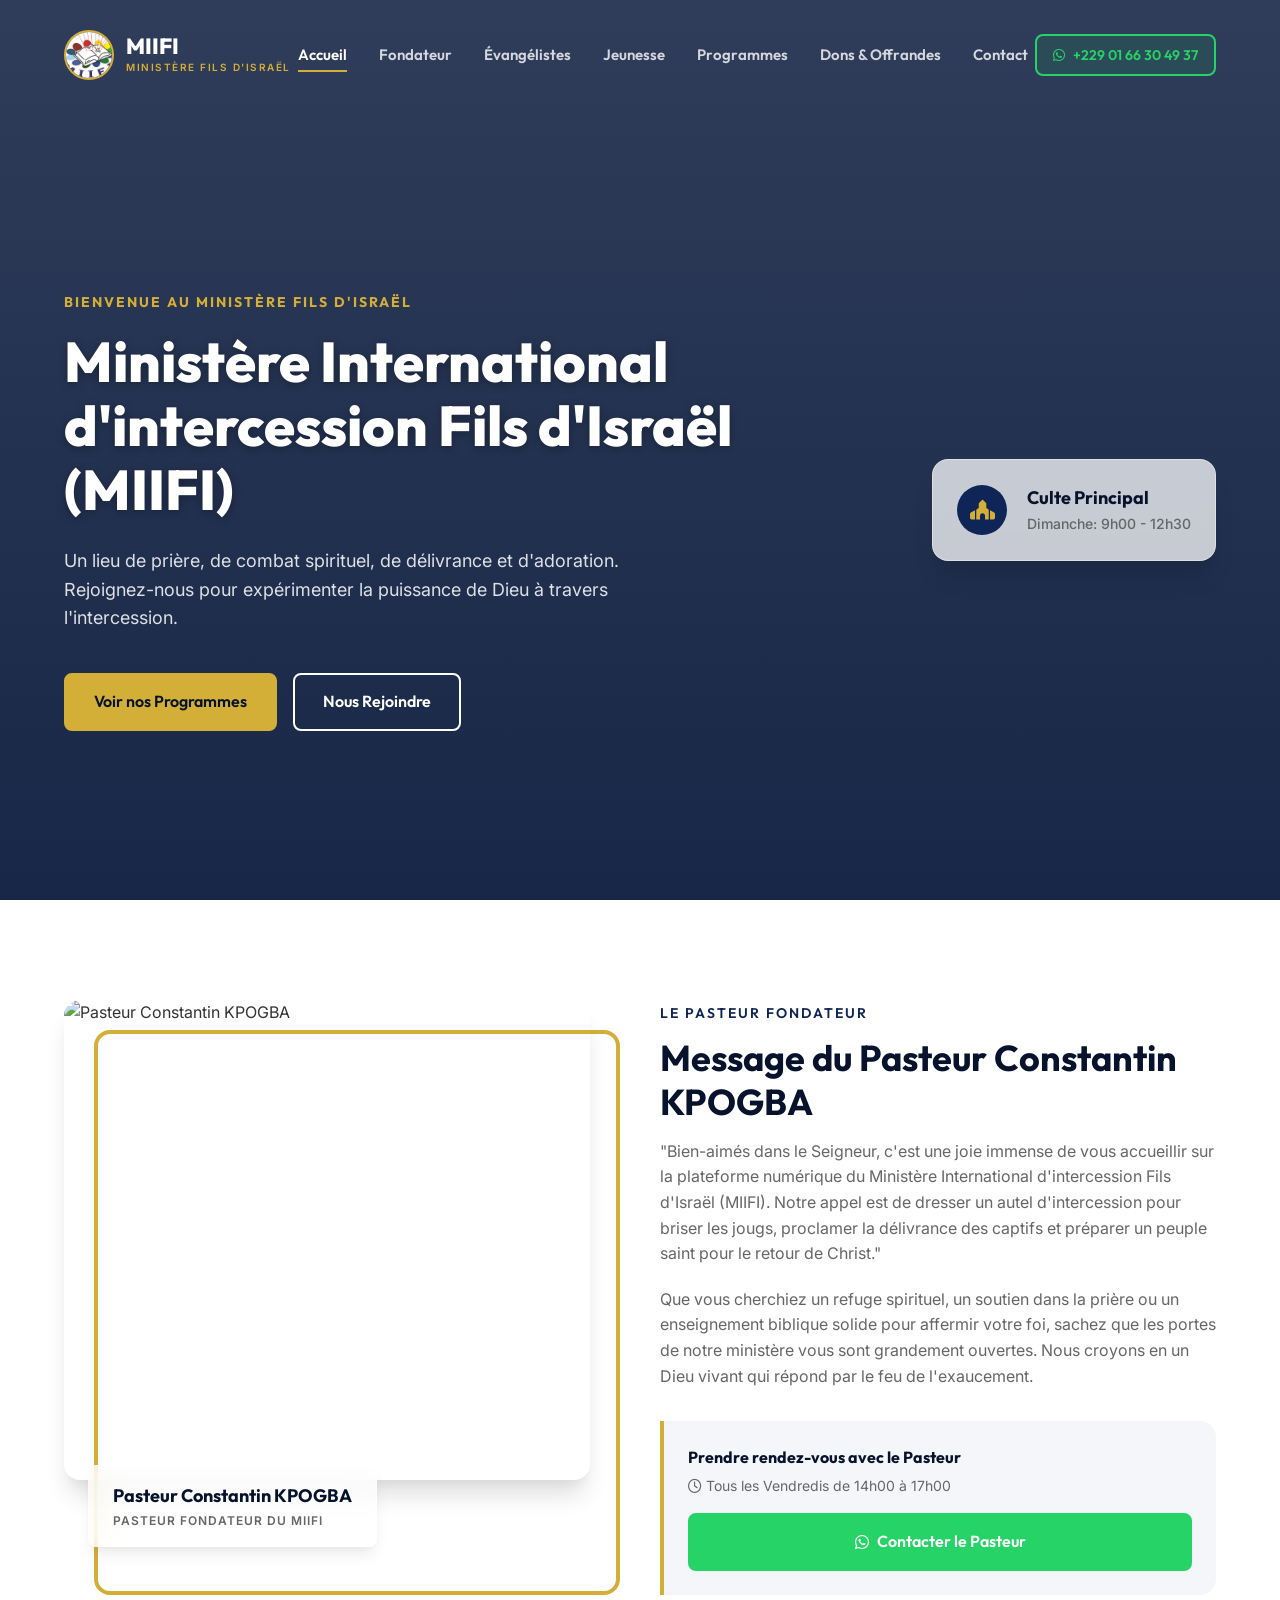
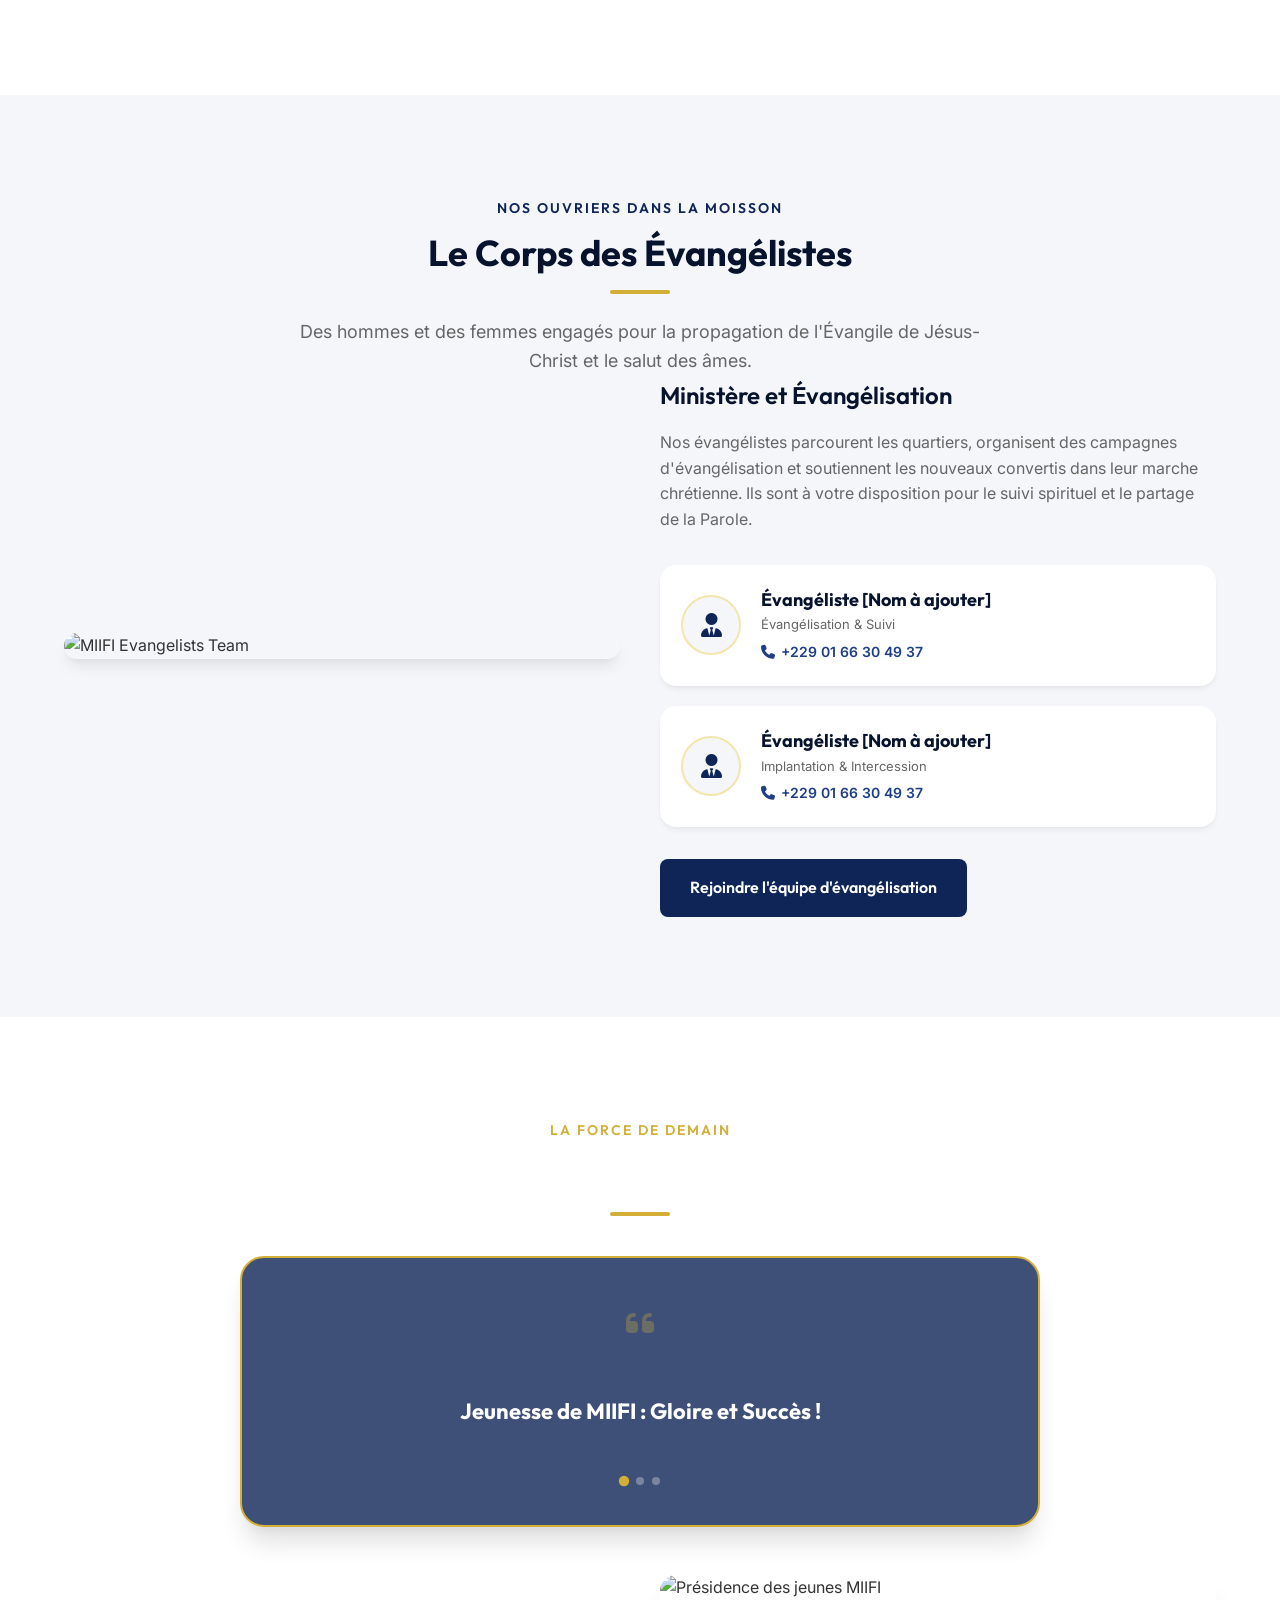
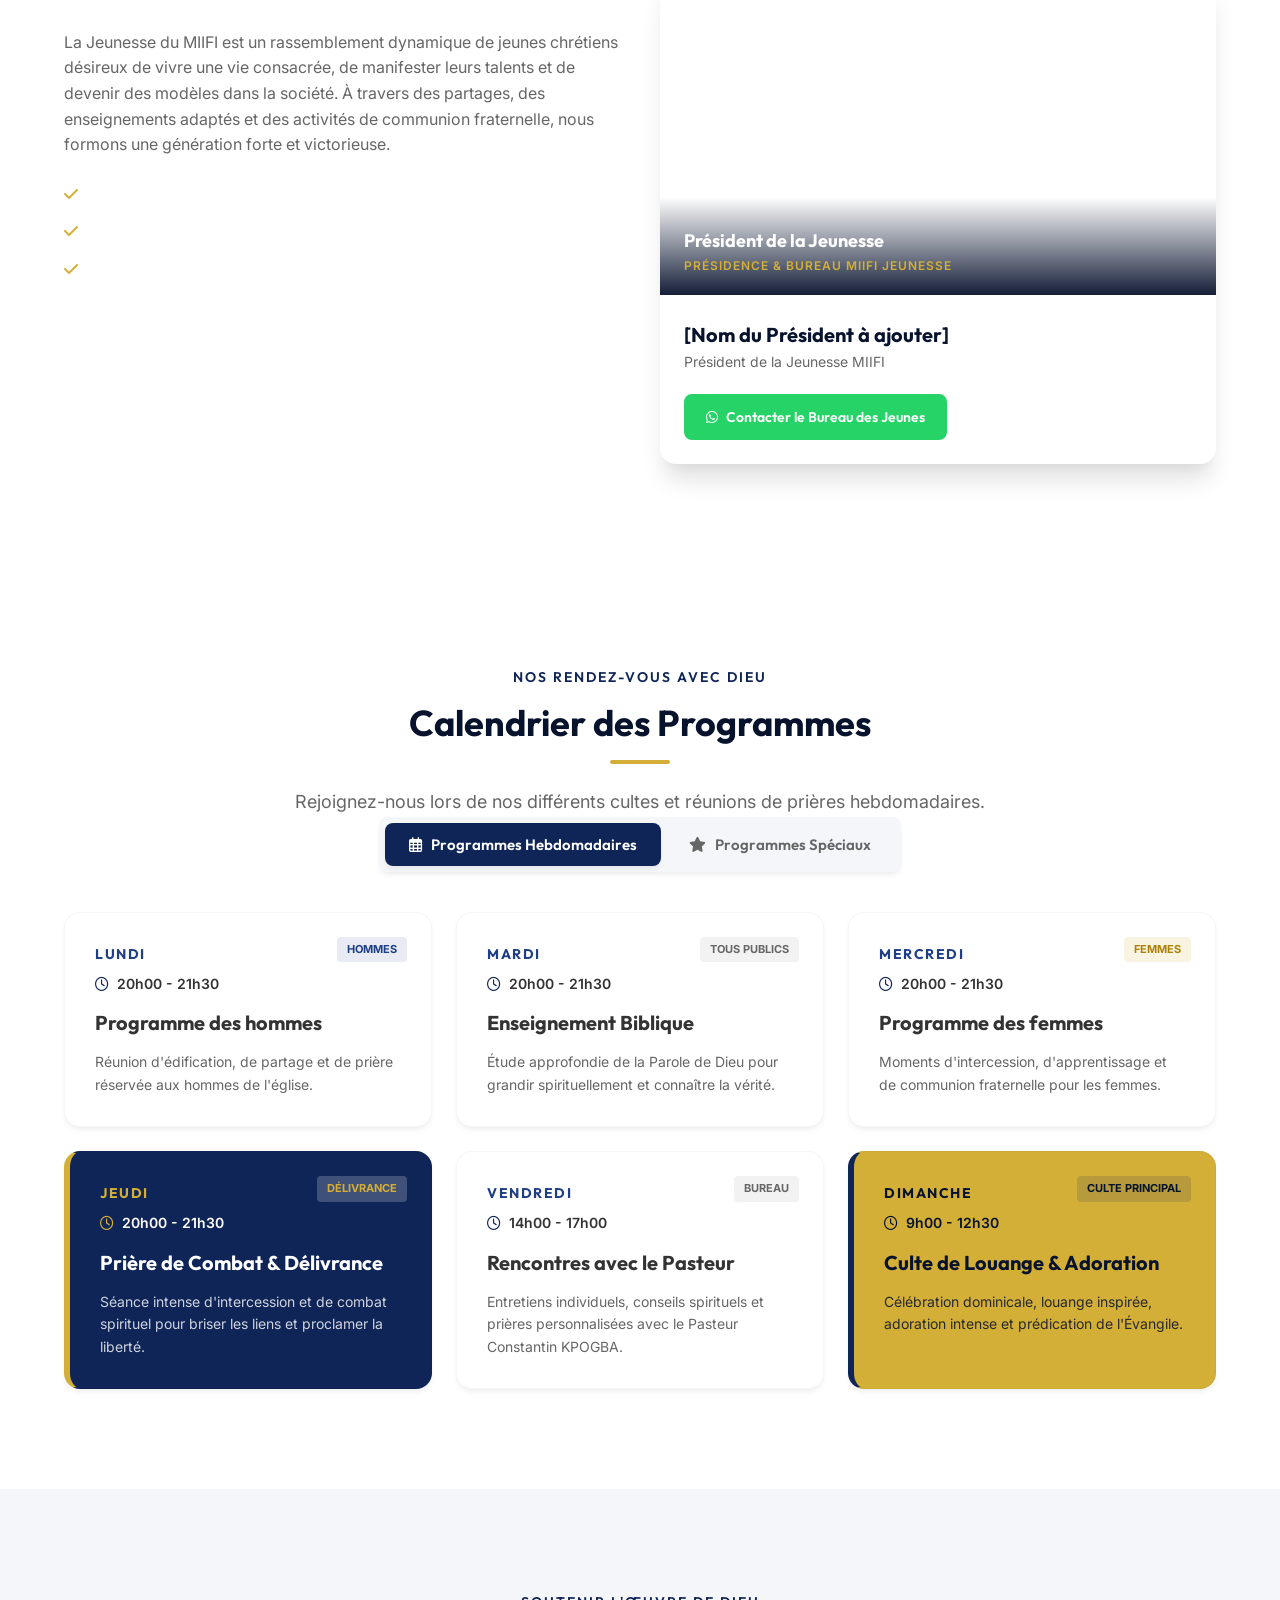
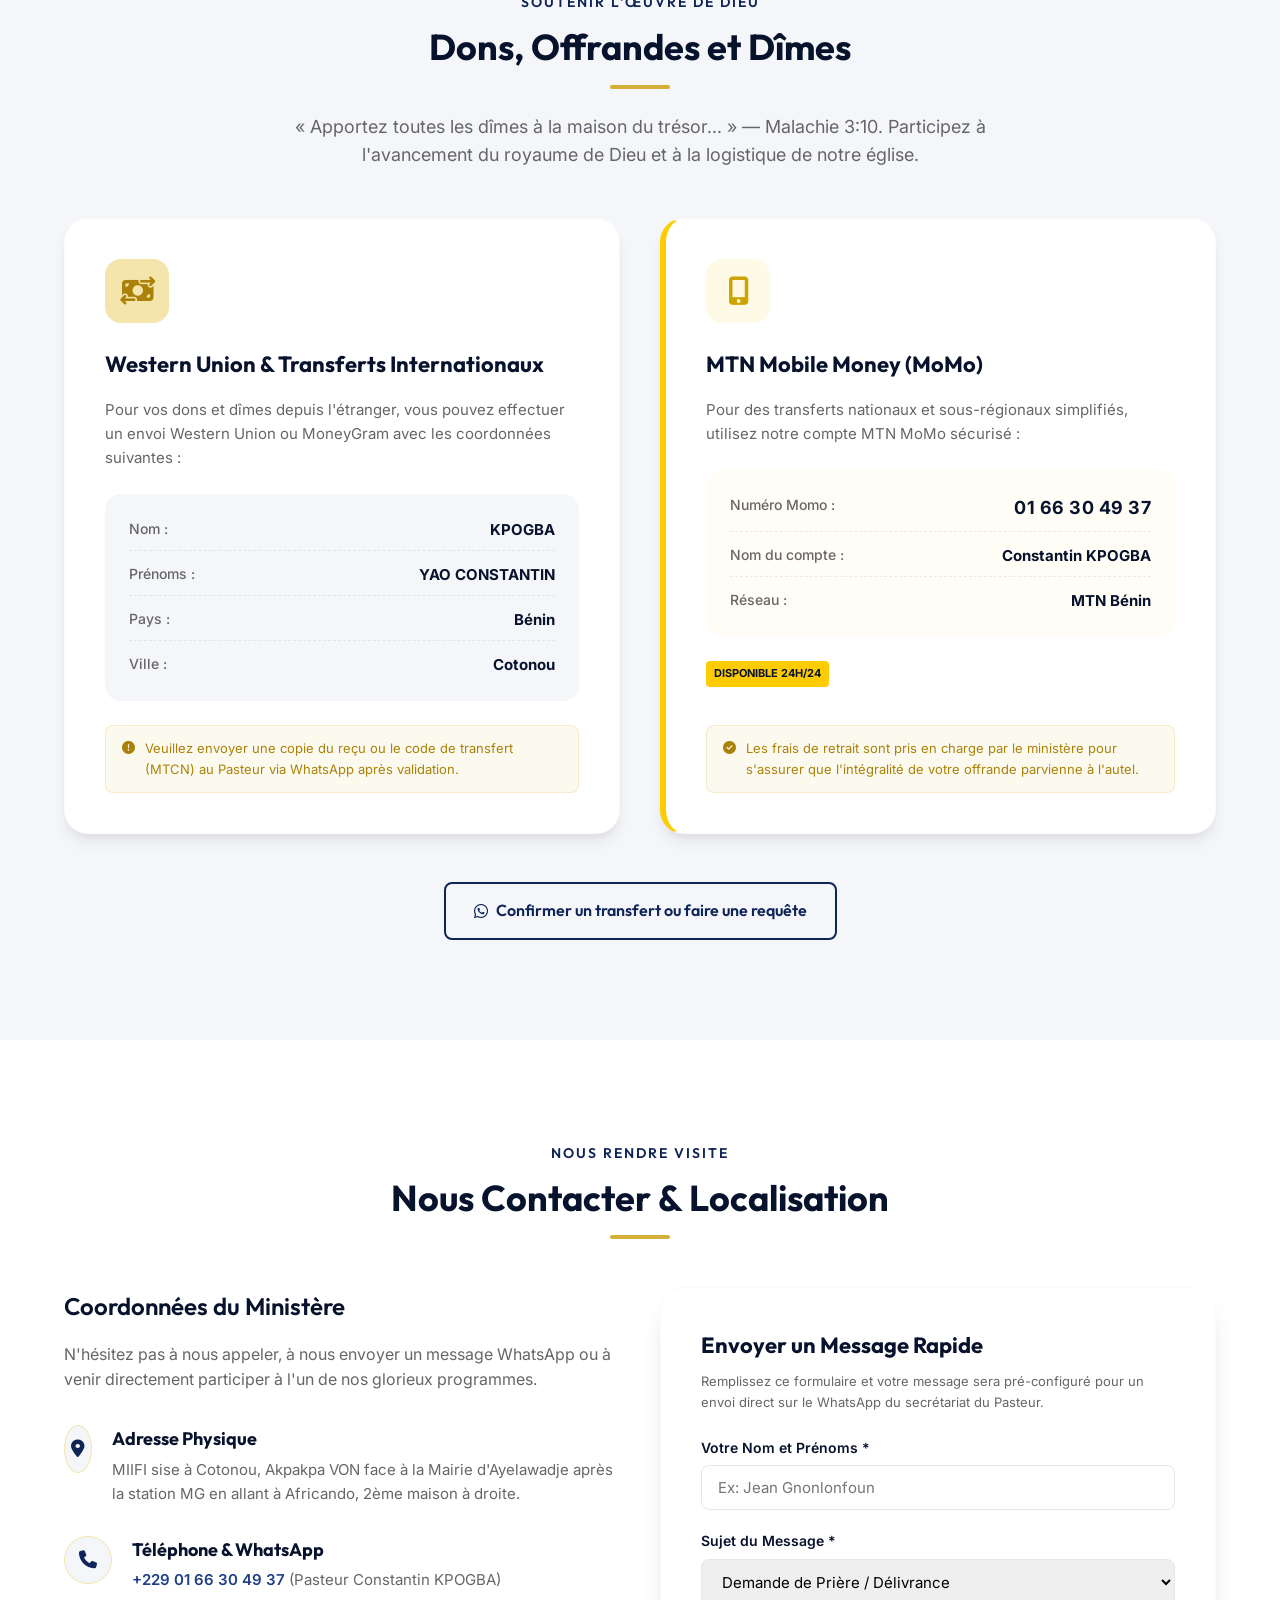
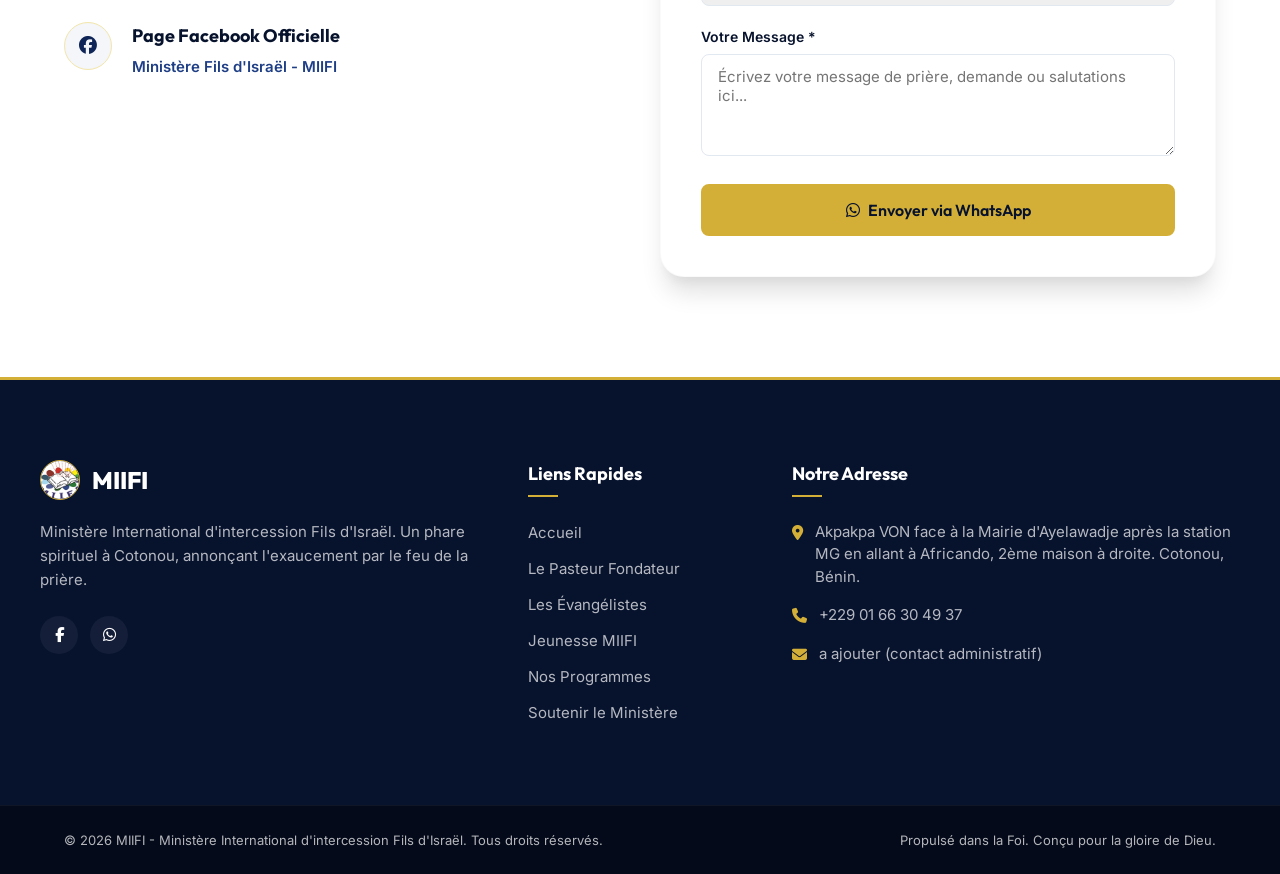
==== index.html @ 36b177db "Update index.html" ====
<!DOCTYPE html>
<html lang="fr">
<head>
    <meta charset="UTF-8">
    <meta name="viewport" content="width=device-width, initial-scale=1.0">
    <meta name="description" content="Site officiel du Ministère International d'intercession Fils d'Israël (MIIFI) à Cotonou, dirigé par le Pasteur Fondateur Constantin KPOGBA. Découvrez nos programmes, notre jeunesse, et nos cultes.">
    <title>MIIFI - Ministère International d'intercession Fils d'Israël</title>
    <!-- Google Fonts -->
    <link rel="preconnect" href="https://fonts.googleapis.com">
    <link rel="preconnect" href="https://fonts.gstatic.com" crossorigin>
    <link href="https://fonts.googleapis.com/css2?family=Inter:wght@300;400;500;600;700&family=Outfit:wght@400;500;600;700;800&display=swap" rel="stylesheet">
    <!-- FontAwesome for Icons -->
    <link rel="stylesheet" href="https://cdnjs.cloudflare.com/ajax/libs/font-awesome/6.4.0/css/all.min.css">
    <!-- Custom CSS -->
    <link rel="stylesheet" href="style.css">
</head>
<body>

    <!-- Header / Navigation -->
    <header class="main-header" id="header">
        <div class="container header-container">
            <a href="#home" class="logo-area">
                <img src="logo.jpg" alt="MIIFI Logo" class="logo-img" id="church-logo">
                <div class="logo-text">
                    <span class="logo-title">MIIFI</span>
                    <span class="logo-subtitle">Ministère Fils d'Israël</span>
                </div>
            </a>

            <!-- Desktop Navigation -->
            <nav class="nav-menu" id="nav-menu">
                <ul>
                    <li><a href="#home" class="nav-link active">Accueil</a></li>
                    <li><a href="#founder" class="nav-link">Fondateur</a></li>
                    <li><a href="#evangelists" class="nav-link">Évangélistes</a></li>
                    <li><a href="#youth" class="nav-link">Jeunesse</a></li>
                    <li><a href="#programs" class="nav-link">Programmes</a></li>
                    <li><a href="#donations" class="nav-link">Dons & Offrandes</a></li>
                    <li><a href="#contact" class="nav-link">Contact</a></li>
                </ul>
            </nav>

            <!-- Actions -->
            <div class="header-actions">
                <a href="https://wa.me/22966304937" target="_blank" class="btn btn-whatsapp-header" id="header-whatsapp-btn">
                    <i class="fab fa-whatsapp"></i> <span class="header-wa-text">+229 01 66 30 49 37</span>
                </a>
                <button class="mobile-toggle-btn" id="mobile-toggle" aria-label="Toggle menu">
                    <i class="fa-solid fa-bars"></i>
                </button>
            </div>
        </div>
    </header>

    <!-- Mobile Nav Overlay -->
    <div class="mobile-nav" id="mobile-nav">
        <button class="mobile-close-btn" id="mobile-close" aria-label="Close menu">
            <i class="fa-solid fa-xmark"></i>
        </button>
        <ul>
            <li><a href="#home" class="mobile-link">Accueil</a></li>
            <li><a href="#founder" class="mobile-link">Fondateur</a></li>
            <li><a href="#evangelists" class="mobile-link">Évangélistes</a></li>
            <li><a href="#youth" class="mobile-link">Jeunesse</a></li>
            <li><a href="#programs" class="mobile-link">Programmes</a></li>
            <li><a href="#donations" class="mobile-link">Dons & Offrandes</a></li>
            <li><a href="#contact" class="mobile-link">Contact</a></li>
        </ul>
        <div class="mobile-socials">
            <a href="https://www.facebook.com/profile.php?id=100086230265988" target="_blank" class="social-icon"><i class="fab fa-facebook-f"></i></a>
            <a href="https://wa.me/2290166304937" target="_blank" class="social-icon"><i class="fab fa-whatsapp"></i></a>
        </div>
    </div>

    <!-- Hero Section -->
    <section class="hero-section" id="home" style="background-image: linear-gradient(rgba(11, 27, 61, 0.85), rgba(11, 27, 61, 0.95)), url('assets/church_hero.png');">
        <div class="container hero-container">
            <div class="hero-content">
                <span class="hero-tag animate-fade-in">Bienvenue au Ministère Fils d'Israël</span>
                <h1 class="hero-title animate-slide-up" id="main-hero-title">Ministère International d'intercession Fils d'Israël (MIIFI)</h1>
                <p class="hero-lead animate-slide-up-delayed">Un lieu de prière, de combat spirituel, de délivrance et d'adoration. Rejoignez-nous pour expérimenter la puissance de Dieu à travers l'intercession.</p>
                <div class="hero-actions animate-slide-up-more">
                    <a href="#programs" class="btn btn-primary" id="hero-programs-btn">Voir nos Programmes</a>
                    <a href="#contact" class="btn btn-outline" id="hero-contact-btn">Nous Rejoindre</a>
                </div>
            </div>
            <div class="hero-badge-card animate-scale-in">
                <div class="badge-icon"><i class="fa-solid fa-place-of-worship"></i></div>
                <div class="badge-text">
                    <h4>Culte Principal</h4>
                    <p>Dimanche: 9h00 - 12h30</p>
                </div>
            </div>
        </div>
    </section>

    <!-- Pastor Section (Word from the Founder) -->
    <section class="section founder-section" id="founder">
        <div class="container">
            <div class="grid grid-2">
                <div class="image-wrapper reveal-left">
                    <img src="assets/pastor.png" alt="Pasteur Constantin KPOGBA" class="founder-img" id="founder-photo">
                    <div class="image-backdrop"></div>
                    <div class="founder-card-label">
                        <h4>Pasteur Constantin KPOGBA</h4>
                        <p>Pasteur Fondateur du MIIFI</p>
                    </div>
                </div>
                <div class="content-wrapper reveal-right">
                    <span class="section-subtitle">Le Pasteur Fondateur</span>
                    <h2 class="section-title">Message du Pasteur Constantin KPOGBA</h2>
                    <p class="paragraph">
                        "Bien-aimés dans le Seigneur, c'est une joie immense de vous accueillir sur la plateforme numérique du Ministère International d'intercession Fils d'Israël (MIIFI). Notre appel est de dresser un autel d'intercession pour briser les jougs, proclamer la délivrance des captifs et préparer un peuple saint pour le retour de Christ."
                    </p>
                    <p class="paragraph">
                        Que vous cherchiez un refuge spirituel, un soutien dans la prière ou un enseignement biblique solide pour affermir votre foi, sachez que les portes de notre ministère vous sont grandement ouvertes. Nous croyons en un Dieu vivant qui répond par le feu de l'exaucement.
                    </p>
                    <div class="founder-contact-box">
                        <div class="contact-box-info">
                            <h5>Prendre rendez-vous avec le Pasteur</h5>
                            <p><i class="fa-regular fa-clock"></i> Tous les Vendredis de 14h00 à 17h00</p>
                        </div>
                        <a href="https://wa.me/22966304937" target="_blank" class="btn btn-whatsapp" id="pastor-whatsapp-btn">
                            <i class="fab fa-whatsapp"></i> Contacter le Pasteur
                        </a>
                    </div>
                </div>
            </div>
        </div>
    </section>

    <!-- Evangelists Section -->
    <section class="section bg-light evangelists-section" id="evangelists">
        <div class="container">
            <div class="section-header text-center">
                <span class="section-subtitle">Nos Ouvriers dans la Moisson</span>
                <h2 class="section-title">Le Corps des Évangélistes</h2>
                <div class="title-bar mx-auto"></div>
                <p class="section-desc">Des hommes et des femmes engagés pour la propagation de l'Évangile de Jésus-Christ et le salut des âmes.</p>
            </div>
            
            <div class="grid grid-2 align-center">
                <div class="reveal-left">
                    <img src="assets/evangelists.png" alt="MIIFI Evangelists Team" class="img-responsive rounded shadow" id="evangelists-team-photo">
                </div>
                <div class="reveal-right">
                    <h3 class="subsection-title">Ministère et Évangélisation</h3>
                    <p class="paragraph">Nos évangélistes parcourent les quartiers, organisent des campagnes d'évangélisation et soutiennent les nouveaux convertis dans leur marche chrétienne. Ils sont à votre disposition pour le suivi spirituel et le partage de la Parole.</p>
                    
                    <div class="evangelists-list" id="evangelists-list">
                        <!-- List of Evangelists -->
                        <div class="evangelist-card">
                            <div class="ev-avatar"><i class="fa-solid fa-user-tie"></i></div>
                            <div class="ev-details">
                                <h4>Évangéliste [Nom à ajouter]</h4>
                                <p class="ev-role">Évangélisation & Suivi</p>
                                <a href="tel:+22966304937" class="ev-contact"><i class="fa-solid fa-phone"></i> +229 01 66 30 49 37</a>
                            </div>
                        </div>
                        <div class="evangelist-card">
                            <div class="ev-avatar"><i class="fa-solid fa-user-tie"></i></div>
                            <div class="ev-details">
                                <h4>Évangéliste [Nom à ajouter]</h4>
                                <p class="ev-role">Implantation & Intercession</p>
                                <a href="tel:+22966304937" class="ev-contact"><i class="fa-solid fa-phone"></i> +229 01 66 30 49 37</a>
                            </div>
                        </div>
                    </div>
                    <div class="mt-4">
                        <a href="#contact" class="btn btn-primary-light">Rejoindre l'équipe d'évangélisation</a>
                    </div>
                </div>
            </div>
        </div>
    </section>

    <!-- Youth Section -->
    <section class="section youth-section" id="youth" style="background-image: linear-gradient(rgba(11, 27, 61, 0.9), rgba(11, 27, 61, 0.92)), url('assets/youth_leaders.png'); background-attachment: fixed; background-size: cover; background-position: center;">
        <div class="container">
            <div class="section-header text-center">
                <span class="section-subtitle color-gold">La Force de Demain</span>
                <h2 class="section-title text-white">Jeunesse de MIIFI</h2>
                <div class="title-bar bg-gold mx-auto"></div>
            </div>

            <!-- Youth Slogan Billboard -->
            <div class="slogan-billboard reveal-up">
                <div class="slogan-icon"><i class="fa-solid fa-quote-left"></i></div>
                <div class="slogan-slides">
                    <p class="slogan-item slogan-active">Jeunesse de MIIFI : Gloire et Succès !</p>
                    <p class="slogan-item">Jeunesse de MIIFI : Gloire et Succès !</p>
                    <p class="slogan-item text-gold">Jeunesse de MIIFI : Gloire et Succès, exemple pour ma génération !</p>
                </div>
                <div class="slogan-bullets">
                    <span class="bullet active" data-index="0"></span>
                    <span class="bullet" data-index="1"></span>
                    <span class="bullet" data-index="2"></span>
                </div>
            </div>

            <div class="grid grid-2 mt-5">
                <div class="reveal-left text-white">
                    <h3 class="subsection-title text-white">Notre Vision pour la Jeunesse</h3>
                    <p class="paragraph">La Jeunesse du MIIFI est un rassemblement dynamique de jeunes chrétiens désireux de vivre une vie consacrée, de manifester leurs talents et de devenir des modèles dans la société. À travers des partages, des enseignements adaptés et des activités de communion fraternelle, nous formons une génération forte et victorieuse.</p>
                    <ul class="bullet-list-gold">
                        <li><i class="fa-solid fa-check"></i> Consolidation de la foi chrétienne face aux défis modernes</li>
                        <li><i class="fa-solid fa-check"></i> Ateliers de leadership et développement personnel</li>
                        <li><i class="fa-solid fa-check"></i> Moments d'impact, de louange et d'évangélisation des jeunes</li>
                    </ul>
                </div>

                <div class="reveal-right">
                    <div class="youth-leader-card">
                        <div class="leader-image-container">
                            <img src="assets/youth_leaders.png" alt="Présidence des jeunes MIIFI" class="leader-img" id="youth-leader-photo">
                            <div class="leader-overlay">
                                <div class="leader-meta">
                                    <h4>Président de la Jeunesse</h4>
                                    <p>Présidence & Bureau MIIFI Jeunesse</p>
                                </div>
                            </div>
                        </div>
                        <div class="leader-details">
                            <h4>[Nom du Président à ajouter]</h4>
                            <p class="leader-role">Président de la Jeunesse MIIFI</p>
                            <div class="leader-actions">
                                <a href="https://wa.me/2290166304937" target="_blank" class="btn btn-whatsapp btn-sm" id="youth-president-wa-btn">
                                    <i class="fab fa-whatsapp"></i> Contacter le Bureau des Jeunes
                                </a>
                            </div>
                        </div>
                    </div>
                </div>
            </div>
        </div>
    </section>

    <!-- Programs Section -->
    <section class="section programs-section" id="programs">
        <div class="container">
            <div class="section-header text-center">
                <span class="section-subtitle">Nos Rendez-vous avec Dieu</span>
                <h2 class="section-title">Calendrier des Programmes</h2>
                <div class="title-bar mx-auto"></div>
                <p class="section-desc">Rejoignez-nous lors de nos différents cultes et réunions de prières hebdomadaires.</p>
            </div>

            <!-- Tab Navigation -->
            <div class="tab-container reveal-up">
                <div class="tab-navigation" role="tablist">
                    <button class="tab-btn active" id="tab-weekly" role="tab" aria-selected="true" aria-controls="weekly-pane">
                        <i class="fa-regular fa-calendar-days"></i> Programmes Hebdomadaires
                    </button>
                    <button class="tab-btn" id="tab-special" role="tab" aria-selected="false" aria-controls="special-pane">
                        <i class="fa-solid fa-star"></i> Programmes Spéciaux
                    </button>
                </div>
            </div>

            <!-- Tab Content Panes -->
            <div class="tab-content mt-4">
                <!-- Weekly Programs -->
                <div class="tab-pane active" id="weekly-pane" role="tabpanel">
                    <div class="programs-grid">
                        
                        <!-- Lundi -->
                        <div class="program-card reveal-up" data-delay="1">
                            <div class="prog-day">Lundi</div>
                            <div class="prog-time"><i class="fa-regular fa-clock"></i> 20h00 - 21h30</div>
                            <h3 class="prog-title">Programme des hommes</h3>
                            <p class="prog-desc">Réunion d'édification, de partage et de prière réservée aux hommes de l'église.</p>
                            <div class="prog-badge badge-men">Hommes</div>
                        </div>

                        <!-- Mardi -->
                        <div class="program-card reveal-up" data-delay="2">
                            <div class="prog-day">Mardi</div>
                            <div class="prog-time"><i class="fa-regular fa-clock"></i> 20h00 - 21h30</div>
                            <h3 class="prog-title">Enseignement Biblique</h3>
                            <p class="prog-desc">Étude approfondie de la Parole de Dieu pour grandir spirituellement et connaître la vérité.</p>
                            <div class="prog-badge badge-all">Tous publics</div>
                        </div>

                        <!-- Mercredi -->
                        <div class="program-card reveal-up" data-delay="3">
                            <div class="prog-day">Mercredi</div>
                            <div class="prog-time"><i class="fa-regular fa-clock"></i> 20h00 - 21h30</div>
                            <h3 class="prog-title">Programme des femmes</h3>
                            <p class="prog-desc">Moments d'intercession, d'apprentissage et de communion fraternelle pour les femmes.</p>
                            <div class="prog-badge badge-women">Femmes</div>
                        </div>

                        <!-- Jeudi -->
                        <div class="program-card highlight reveal-up" data-delay="4">
                            <div class="prog-day">Jeudi</div>
                            <div class="prog-time"><i class="fa-regular fa-clock"></i> 20h00 - 21h30</div>
                            <h3 class="prog-title">Prière de Combat & Délivrance</h3>
                            <p class="prog-desc">Séance intense d'intercession et de combat spirituel pour briser les liens et proclamer la liberté.</p>
                            <div class="prog-badge badge-power">Délivrance</div>
                        </div>

                        <!-- Vendredi (Rencontres) -->
                        <div class="program-card reveal-up" data-delay="5">
                            <div class="prog-day">Vendredi</div>
                            <div class="prog-time"><i class="fa-regular fa-clock"></i> 14h00 - 17h00</div>
                            <h3 class="prog-title">Rencontres avec le Pasteur</h3>
                            <p class="prog-desc">Entretiens individuels, conseils spirituels et prières personnalisées avec le Pasteur Constantin KPOGBA.</p>
                            <div class="prog-badge badge-office">Bureau</div>
                        </div>

                        <!-- Dimanche (Culte) -->
                        <div class="program-card highlight-gold reveal-up" data-delay="6">
                            <div class="prog-day">Dimanche</div>
                            <div class="prog-time"><i class="fa-regular fa-clock"></i> 9h00 - 12h30</div>
                            <h3 class="prog-title">Culte de Louange & Adoration</h3>
                            <p class="prog-desc">Célébration dominicale, louange inspirée, adoration intense et prédication de l'Évangile.</p>
                            <div class="prog-badge badge-worship">Culte principal</div>
                        </div>

                    </div>
                </div>

                <!-- Special Programs -->
                <div class="tab-pane" id="special-pane" role="tabpanel">
                    <div class="special-programs-container">
                        
                        <!-- Monthly Vigil -->
                        <div class="special-program-card reveal-up">
                            <div class="sp-date">
                                <span class="sp-day">V</span>
              <span class="sp-month">Mensuel</span>
                            </div>
                            <div class="sp-content">
                                <span class="sp-tag">Grande Veillée de Prière</span>
                                <h3>Tous les derniers Vendredis du Mois</h3>
                                <p class="sp-time"><i class="fa-regular fa-clock"></i> 00h00 - 04h00 (Minuit à 4h du matin)</p>
                                <p class="sp-desc">Une nuit entière dans la présence de Dieu : prières de percée, brisement de malédictions, louange nocturne et intercession prophétique.</p>
                            </div>
                        </div>

                        <!-- Crusade Mock -->
                        <div class="special-program-card reveal-up" data-delay="1">
                            <div class="sp-date">
                                <span class="sp-day">S</span>
                                <span class="sp-month">Spécial</span>
                            </div>
                            <div class="sp-content">
                                <span class="sp-tag">Séminaire / Campagne</span>
                                <h3>Programmes Spéciaux de Fin d'Année et Festivités</h3>
                                <p class="sp-time"><i class="fa-solid fa-circle-info"></i> Les dates et détails seront communiqués par le Pasteur</p>
                                <p class="sp-desc">Restez à l'écoute pour nos programmes spéciaux d'impact spirituel, conventions annuelles et croisades d'évangélisation.</p>
                                <a href="https://wa.me/22966304937" target="_blank" class="btn btn-link" id="special-program-info-btn">Demander des informations <i class="fa-solid fa-arrow-right"></i></a>
                            </div>
                        </div>

                    </div>
                </div>
            </div>
        </div>
    </section>

    <!-- Donations & Offerings -->
    <section class="section bg-light donations-section" id="donations">
        <div class="container">
            <div class="section-header text-center">
                <span class="section-subtitle">Soutenir l'œuvre de Dieu</span>
                <h2 class="section-title">Dons, Offrandes et Dîmes</h2>
                <div class="title-bar mx-auto"></div>
                <p class="section-desc">« Apportez toutes les dîmes à la maison du trésor... » — Malachie 3:10. Participez à l'avancement du royaume de Dieu et à la logistique de notre église.</p>
            </div>

            <div class="grid grid-2 mt-5">
                <!-- Western Union -->
                <div class="donation-card reveal-left">
                    <div class="donation-icon"><i class="fa-solid fa-money-bill-transfer"></i></div>
                    <h3>Western Union & Transferts Internationaux</h3>
                    <p class="donation-info-text">Pour vos dons et dîmes depuis l'étranger, vous pouvez effectuer un envoi Western Union ou MoneyGram avec les coordonnées suivantes :</p>
                    <div class="payment-details">
                        <div class="detail-row">
                            <span class="detail-label">Nom :</span>
                            <strong class="detail-val">KPOGBA</strong>
                        </div>
                        <div class="detail-row">
                            <span class="detail-label">Prénoms :</span>
                            <strong class="detail-val">YAO CONSTANTIN</strong>
                        </div>
                        <div class="detail-row">
                            <span class="detail-label">Pays :</span>
                            <strong class="detail-val">Bénin</strong>
                        </div>
                        <div class="detail-row">
                            <span class="detail-label">Ville :</span>
                            <strong class="detail-val">Cotonou</strong>
                        </div>
                    </div>
                    <div class="donation-notice">
                        <i class="fa-solid fa-circle-exclamation"></i>
                        <span>Veuillez envoyer une copie du reçu ou le code de transfert (MTCN) au Pasteur via WhatsApp après validation.</span>
                    </div>
                </div>

                <!-- MTN Mobile Money -->
                <div class="donation-card highlight-momo reveal-right">
                    <div class="donation-icon momo-icon"><i class="fa-solid fa-mobile-screen-button"></i></div>
                    <h3>MTN Mobile Money (MoMo)</h3>
                    <p class="donation-info-text">Pour des transferts nationaux et sous-régionaux simplifiés, utilisez notre compte MTN MoMo sécurisé :</p>
                    <div class="payment-details momo-details">
                        <div class="detail-row">
                            <span class="detail-label">Numéro Momo :</span>
                            <strong class="detail-val color-momo">01 66 30 49 37</strong>
                        </div>
                        <div class="detail-row">
                            <span class="detail-label">Nom du compte :</span>
                            <strong class="detail-val">Constantin KPOGBA</strong>
                        </div>
                        <div class="detail-row">
                            <span class="detail-label">Réseau :</span>
                            <strong class="detail-val">MTN Bénin</strong>
                        </div>
                    </div>
                    <div class="momo-badge">
                        <span>Disponible 24h/24</span>
                    </div>
                    <div class="donation-notice text-dark">
                        <i class="fa-solid fa-circle-check"></i>
                        <span>Les frais de retrait sont pris en charge par le ministère pour s'assurer que l'intégralité de votre offrande parvienne à l'autel.</span>
                    </div>
                </div>
            </div>
            
            <div class="donation-footer text-center mt-5 reveal-up">
                <a href="https://wa.me/22966304937" target="_blank" class="btn btn-outline-primary" id="confirm-donation-btn">
                    <i class="fab fa-whatsapp"></i> Confirmer un transfert ou faire une requête
                </a>
            </div>
        </div>
    </section>

    <!-- Contact & Location Section -->
    <section class="section contact-section" id="contact">
        <div class="container">
            <div class="section-header text-center">
                <span class="section-subtitle">Nous Rendre Visite</span>
                <h2 class="section-title">Nous Contacter & Localisation</h2>
                <div class="title-bar mx-auto"></div>
            </div>

            <div class="grid grid-2 mt-5">
                <!-- Location Details -->
                <div class="reveal-left">
                    <h3 class="subsection-title">Coordonnées du Ministère</h3>
                    <p class="paragraph">N'hésitez pas à nous appeler, à nous envoyer un message WhatsApp ou à venir directement participer à l'un de nos glorieux programmes.</p>
                    
                    <div class="contact-info-list">
                        
                        <div class="contact-info-item">
                            <div class="ci-icon"><i class="fa-solid fa-location-dot"></i></div>
                            <div class="ci-text">
                                <h4>Adresse Physique</h4>
                                <p>MIIFI sise à Cotonou, Akpakpa VON face à la Mairie d'Ayelawadje après la station MG en allant à Africando, 2ème maison à droite.</p>
                            </div>
                        </div>

                        <div class="contact-info-item">
                            <div class="ci-icon"><i class="fa-solid fa-phone"></i></div>
                            <div class="ci-text">
                                <h4>Téléphone & WhatsApp</h4>
                                <p><a href="tel:+2290166304937" class="contact-link">+229 01 66 30 49 37</a> (Pasteur Constantin KPOGBA)</p>
                            </div>
                        </div>

                        <div class="contact-info-item">
                            <div class="ci-icon"><i class="fa-brands fa-facebook"></i></div>
                            <div class="ci-text">
                                <h4>Page Facebook Officielle</h4>
                                <p><a href="https://www.facebook.com/profile.php?id=100086230265988" target="_blank" class="contact-link">Ministère Fils d'Israël - MIIFI</a></p>
                            </div>
                        </div>

                    </div>
                </div>

                <!-- Interactive Form & Map visual -->
                <div class="reveal-right">
                    <div class="contact-card">
                        <h3>Envoyer un Message Rapide</h3>
                        <p class="small-text">Remplissez ce formulaire et votre message sera pré-configuré pour un envoi direct sur le WhatsApp du secrétariat du Pasteur.</p>
                        
                        <form id="contact-whatsapp-form" class="mt-3">
                            <div class="form-group">
                                <label for="form-name">Votre Nom et Prénoms *</label>
                                <input type="text" id="form-name" placeholder="Ex: Jean Gnonlonfoun" required class="form-control">
                            </div>
                            <div class="form-group">
                                <label for="form-subject">Sujet du Message *</label>
                                <select id="form-subject" class="form-control" required>
                                    <option value="Demande de Prière / Délivrance">Demande de Prière / Délivrance</option>
                                    <option value="Prise de RDV avec le Pasteur">Prise de RDV avec le Pasteur</option>
                                    <option value="Informations sur la Jeunesse / Évangélisation">Informations sur la Jeunesse / Évangélisation</option>
                                    <option value="Confirmation de Don / Dîme">Confirmation de Don / Dîme</option>
                                    <option value="Autre demande">Autre demande</option>
                                </select>
                            </div>
                            <div class="form-group">
                                <label for="form-message">Votre Message *</label>
                                <textarea id="form-message" rows="4" placeholder="Écrivez votre message de prière, demande ou salutations ici..." required class="form-control"></textarea>
                            </div>
                            <button type="submit" class="btn btn-primary btn-block" id="form-submit-btn">
                                <i class="fab fa-whatsapp"></i> Envoyer via WhatsApp
                            </button>
                        </form>
                    </div>
                </div>
            </div>
        </div>
    </section>

    <!-- Footer -->
    <footer class="main-footer">
        <div class="container footer-top">
            <div class="footer-grid">
                
                <div class="footer-brand-col">
                    <div class="footer-logo">
                        <img src="logo.jpg" alt="MIIFI Logo" class="footer-logo-img">
                        <h3>MIIFI</h3>
                    </div>
                    <p class="footer-about">Ministère International d'intercession Fils d'Israël. Un phare spirituel à Cotonou, annonçant l'exaucement par le feu de la prière.</p>
                    <div class="footer-social-links">
                        <a href="https://www.facebook.com/profile.php?id=100086230265988" target="_blank" aria-label="Facebook"><i class="fab fa-facebook-f"></i></a>
                        <a href="https://wa.me/22966304937" target="_blank" aria-label="WhatsApp"><i class="fab fa-whatsapp"></i></a>
                    </div>
                </div>

                <div class="footer-links-col">
                    <h4>Liens Rapides</h4>
                    <ul>
                        <li><a href="#home">Accueil</a></li>
                        <li><a href="#founder">Le Pasteur Fondateur</a></li>
                        <li><a href="#evangelists">Les Évangélistes</a></li>
                        <li><a href="#youth">Jeunesse MIIFI</a></li>
                        <li><a href="#programs">Nos Programmes</a></li>
                        <li><a href="#donations">Soutenir le Ministère</a></li>
                    </ul>
                </div>

                <div class="footer-contact-col">
                    <h4>Notre Adresse</h4>
                    <p><i class="fa-solid fa-location-dot"></i> Akpakpa VON face à la Mairie d'Ayelawadje après la station MG en allant à Africando, 2ème maison à droite. Cotonou, Bénin.</p>
                    <p><i class="fa-solid fa-phone"></i> +229 01 66 30 49 37</p>
                    <p><i class="fa-solid fa-envelope"></i> a ajouter (contact administratif)</p>
                </div>

            </div>
        </div>
        <div class="footer-bottom">
            <div class="container footer-bottom-container">
                <p>&copy; 2026 MIIFI - Ministère International d'intercession Fils d'Israël. Tous droits réservés.</p>
                <p>Propulsé dans la Foi. Conçu pour la gloire de Dieu.</p>
            </div>
        </div>
    </footer>

    <!-- Custom JS -->
    <script src="index.js"></script>
</body>
</html>
---- style.css ----
/* Custom Premium CSS for MIIFI Church Website */

/* --- Custom Variables & Theme Tokens --- */
:root {
    --primary: #0F2557;       /* Deep Royal Blue */
    --primary-light: #1E3E85; /* Medium Navy */
    --primary-dark: #07122D;  /* Dark Navy Black */
    --accent: #D4AF37;        /* Metallic Gold */
    --accent-light: #F3E5AB;  /* Soft Warm Gold/Champagne */
    --accent-dark: #AA820A;   /* Deep Gold */
    --text-main: #333333;     /* Charcoal for readability */
    --text-muted: #666666;    /* Medium Gray */
    --bg-light: #F4F6F9;       /* Ice Blue/Light Gray */
    --bg-white: #FFFFFF;      /* Pure White */
    --glass-bg: rgba(255, 255, 255, 0.75);
    --glass-border: rgba(255, 255, 255, 0.4);
    --momo-color: #FFCC00;    /* MTN Momo Brand Yellow */
    --wa-color: #25D366;      /* WhatsApp Brand Green */
    --shadow-sm: 0 4px 6px -1px rgba(0, 0, 0, 0.05), 0 2px 4px -1px rgba(0, 0, 0, 0.03);
    --shadow-md: 0 10px 15px -3px rgba(0, 0, 0, 0.08), 0 4px 6px -2px rgba(0, 0, 0, 0.04);
    --shadow-lg: 0 20px 25px -5px rgba(0, 0, 0, 0.12), 0 10px 10px -5px rgba(0, 0, 0, 0.04);
    --radius-sm: 8px;
    --radius-md: 16px;
    --radius-lg: 24px;
    --transition: all 0.35s cubic-bezier(0.25, 0.8, 0.25, 1);
    --font-heading: 'Outfit', sans-serif;
    --font-body: 'Inter', sans-serif;
}

/* --- Base Reset & Setup --- */
* {
    margin: 0;
    padding: 0;
    box-sizing: border-box;
}

html {
    scroll-behavior: smooth;
    font-size: 16px;
}

body {
    font-family: var(--font-body);
    background-color: var(--bg-white);
    color: var(--text-main);
    line-height: 1.6;
    overflow-x: hidden;
}

img {
    max-width: 100%;
    height: auto;
    display: block;
}

ul {
    list-style: none;
}

a {
    text-decoration: none;
    color: inherit;
    transition: var(--transition);
}

/* --- Layout Utilities --- */
.container {
    width: 100%;
    max-width: 1200px;
    margin: 0 auto;
    padding: 0 24px;
}

.section {
    padding: 100px 0;
    position: relative;
}

.bg-light {
    background-color: var(--bg-light);
}

.grid {
    display: grid;
    gap: 40px;
}

.grid-2 {
    grid-template-columns: 1fr;
}

.align-center {
    align-items: center;
}

.text-center {
    text-align: center;
}

.mx-auto {
    margin-left: auto;
    margin-right: auto;
}

.mt-3 { margin-top: 24px; }
.mt-4 { margin-top: 32px; }
.mt-5 { margin-top: 48px; }
.mb-4 { margin-bottom: 32px; }

.rounded { border-radius: var(--radius-md); }
.shadow { box-shadow: var(--shadow-md); }
.img-responsive { width: 100%; object-fit: cover; }
.text-white { color: var(--bg-white) !important; }
.color-gold { color: var(--accent) !important; }

/* --- Section Headers --- */
.section-subtitle {
    display: inline-block;
    font-family: var(--font-heading);
    font-weight: 600;
    color: var(--primary);
    text-transform: uppercase;
    letter-spacing: 2px;
    font-size: 14px;
    margin-bottom: 12px;
}

.section-title {
    font-family: var(--font-heading);
    font-size: 36px;
    font-weight: 700;
    color: var(--primary-dark);
    line-height: 1.2;
    margin-bottom: 16px;
}

.title-bar {
    width: 60px;
    height: 4px;
    background-color: var(--accent);
    border-radius: 2px;
    margin-bottom: 24px;
}

.title-bar.bg-gold {
    background-color: var(--accent);
}

.title-bar.mx-auto {
    margin-left: auto;
    margin-right: auto;
}

.section-desc {
    font-size: 18px;
    color: var(--text-muted);
    max-width: 700px;
    margin: 0 auto;
}

.subsection-title {
    font-family: var(--font-heading);
    font-size: 24px;
    font-weight: 600;
    color: var(--primary-dark);
    margin-bottom: 16px;
}

.paragraph {
    color: var(--text-muted);
    font-size: 16px;
    margin-bottom: 20px;
}

/* --- Buttons --- */
.btn {
    display: inline-flex;
    align-items: center;
    justify-content: center;
    padding: 14px 28px;
    font-family: var(--font-heading);
    font-weight: 600;
    font-size: 16px;
    border-radius: var(--radius-sm);
    border: 2px solid transparent;
    cursor: pointer;
    transition: var(--transition);
}

.btn i {
    margin-right: 8px;
}

.btn-primary {
    background-color: var(--accent);
    color: var(--primary-dark);
    border-color: var(--accent);
}

.btn-primary:hover {
    background-color: var(--accent-dark);
    border-color: var(--accent-dark);
    box-shadow: 0 0 15px rgba(212, 175, 55, 0.4);
    transform: translateY(-2px);
}

.btn-primary-light {
    background-color: var(--primary);
    color: var(--bg-white);
}

.btn-primary-light:hover {
    background-color: var(--primary-light);
    transform: translateY(-2px);
    box-shadow: var(--shadow-md);
}

.btn-outline {
    background-color: transparent;
    color: var(--bg-white);
    border-color: var(--bg-white);
}

.btn-outline:hover {
    background-color: var(--bg-white);
    color: var(--primary-dark);
    transform: translateY(-2px);
}

.btn-outline-primary {
    background-color: transparent;
    color: var(--primary);
    border-color: var(--primary);
}

.btn-outline-primary:hover {
    background-color: var(--primary);
    color: var(--bg-white);
    transform: translateY(-2px);
}

.btn-whatsapp {
    background-color: var(--wa-color);
    color: var(--bg-white);
    border-color: var(--wa-color);
}

.btn-whatsapp:hover {
    background-color: #20ba5a;
    border-color: #20ba5a;
    box-shadow: 0 0 15px rgba(37, 211, 102, 0.4);
    transform: translateY(-2px);
}

.btn-whatsapp-header {
    background-color: rgba(37, 211, 102, 0.1);
    color: var(--wa-color);
    border-color: var(--wa-color);
    padding: 8px 16px;
    font-size: 14px;
}

.btn-whatsapp-header:hover {
    background-color: var(--wa-color);
    color: var(--bg-white);
}

.btn-sm {
    padding: 10px 20px;
    font-size: 14px;
}

.btn-block {
    display: flex;
    width: 100%;
}

.btn-link {
    display: inline-flex;
    align-items: center;
    color: var(--accent-dark);
    font-weight: 600;
    margin-top: 12px;
}

.btn-link i {
    margin-left: 6px;
    transition: var(--transition);
}

.btn-link:hover i {
    transform: translateX(4px);
}

/* --- Header / Navigation --- */
.main-header {
    position: fixed;
    top: 0;
    left: 0;
    width: 100%;
    z-index: 1000;
    background-color: transparent;
    transition: var(--transition);
    padding: 20px 0;
}

.main-header.scrolled {
    background-color: var(--primary-dark);
    padding: 12px 0;
    box-shadow: var(--shadow-md);
    border-bottom: 1px solid rgba(255, 255, 255, 0.08);
}

.header-container {
    display: flex;
    align-items: center;
    justify-content: space-between;
}

.logo-area {
    display: flex;
    align-items: center;
    gap: 12px;
}

.logo-img {
    height: 50px;
    width: 50px;
    border-radius: 50%;
    object-fit: cover;
    border: 2px solid var(--accent);
    background-color: var(--bg-white);
}

.logo-text {
    display: flex;
    flex-direction: column;
}

.logo-title {
    font-family: var(--font-heading);
    font-size: 22px;
    font-weight: 800;
    color: var(--bg-white);
    line-height: 1;
}

.logo-subtitle {
    font-size: 10px;
    text-transform: uppercase;
    color: var(--accent);
    letter-spacing: 1.5px;
    font-weight: 600;
    margin-top: 2px;
}

.nav-menu ul {
    display: none;
}

.header-actions {
    display: flex;
    align-items: center;
    gap: 16px;
}

.header-wa-text {
    display: none;
}

.mobile-toggle-btn {
    background: transparent;
    border: none;
    color: var(--bg-white);
    font-size: 24px;
    cursor: pointer;
    transition: var(--transition);
}

.mobile-toggle-btn:hover {
    color: var(--accent);
}

/* --- Mobile Navigation Overlay --- */
.mobile-nav {
    position: fixed;
    top: 0;
    right: -100%;
    width: 100%;
    max-width: 320px;
    height: 100vh;
    background-color: var(--primary-dark);
    z-index: 1100;
    padding: 80px 40px;
    display: flex;
    flex-direction: column;
    gap: 40px;
    box-shadow: var(--shadow-lg);
    transition: right 0.4s cubic-bezier(0.25, 0.8, 0.25, 1);
}

.mobile-nav.active {
    right: 0;
}

.mobile-close-btn {
    position: absolute;
    top: 24px;
    right: 24px;
    background: transparent;
    border: none;
    color: var(--bg-white);
    font-size: 28px;
    cursor: pointer;
    transition: var(--transition);
}

.mobile-close-btn:hover {
    color: var(--accent);
}

.mobile-nav ul {
    display: flex;
    flex-direction: column;
    gap: 20px;
}

.mobile-link {
    font-family: var(--font-heading);
    font-size: 20px;
    font-weight: 600;
    color: var(--bg-white);
    display: block;
    padding: 8px 0;
    border-bottom: 1px solid rgba(255, 255, 255, 0.05);
}

.mobile-link:hover {
    color: var(--accent);
    padding-left: 8px;
}

.mobile-socials {
    display: flex;
    gap: 16px;
    margin-top: auto;
}

.social-icon {
    width: 44px;
    height: 44px;
    background-color: rgba(255, 255, 255, 0.05);
    border-radius: 50%;
    display: flex;
    align-items: center;
    justify-content: center;
    color: var(--bg-white);
    font-size: 18px;
    transition: var(--transition);
}

.social-icon:hover {
    background-color: var(--accent);
    color: var(--primary-dark);
    transform: translateY(-3px);
}

/* --- Hero Section --- */
.hero-section {
    min-height: 100vh;
    display: flex;
    align-items: center;
    background-size: cover;
    background-position: center;
    background-repeat: no-repeat;
    position: relative;
    padding-top: 120px;
}

.hero-container {
    display: flex;
    flex-direction: column;
    justify-content: center;
    gap: 40px;
}

.hero-content {
    max-width: 750px;
}

.hero-tag {
    display: inline-block;
    color: var(--accent);
    font-family: var(--font-heading);
    text-transform: uppercase;
    font-weight: 700;
    font-size: 14px;
    letter-spacing: 2px;
    margin-bottom: 16px;
}

.hero-title {
    font-family: var(--font-heading);
    font-size: 38px;
    font-weight: 800;
    color: var(--bg-white);
    line-height: 1.15;
    margin-bottom: 24px;
    text-shadow: 0 2px 10px rgba(0, 0, 0, 0.3);
}

.hero-lead {
    font-size: 18px;
    color: rgba(255, 255, 255, 0.85);
    margin-bottom: 40px;
    max-width: 600px;
}

.hero-actions {
    display: flex;
    flex-wrap: wrap;
    gap: 16px;
}

.hero-badge-card {
    background-color: var(--glass-bg);
    backdrop-filter: blur(12px);
    border: 1px solid var(--glass-border);
    padding: 24px;
    border-radius: var(--radius-md);
    display: flex;
    align-items: center;
    gap: 20px;
    box-shadow: var(--shadow-lg);
    max-width: 320px;
    margin-top: 20px;
}

.badge-icon {
    width: 50px;
    height: 50px;
    background-color: var(--primary);
    border-radius: 50%;
    display: flex;
    align-items: center;
    justify-content: center;
    color: var(--accent);
    font-size: 20px;
}

.badge-text h4 {
    font-family: var(--font-heading);
    font-size: 18px;
    font-weight: 700;
    color: var(--primary-dark);
}

.badge-text p {
    font-size: 14px;
    color: var(--text-muted);
    font-weight: 500;
}

/* --- Founder Section --- */
.image-wrapper {
    position: relative;
    padding-bottom: 30px;
    padding-right: 30px;
}

.founder-img {
    width: 100%;
    height: 480px;
    object-fit: cover;
    border-radius: var(--radius-md);
    z-index: 2;
    position: relative;
    box-shadow: var(--shadow-lg);
}

.image-backdrop {
    position: absolute;
    bottom: 0;
    right: 0;
    width: calc(100% - 30px);
    height: calc(100% - 30px);
    border: 4px solid var(--accent);
    border-radius: var(--radius-md);
    z-index: 1;
}

.founder-card-label {
    position: absolute;
    bottom: 48px;
    left: 24px;
    z-index: 3;
    background-color: var(--glass-bg);
    backdrop-filter: blur(12px);
    border: 1px solid var(--glass-border);
    padding: 16px 24px;
    border-radius: var(--radius-sm);
    box-shadow: var(--shadow-md);
}

.founder-card-label h4 {
    font-family: var(--font-heading);
    font-size: 18px;
    color: var(--primary-dark);
}

.founder-card-label p {
    font-size: 12px;
    color: var(--text-muted);
    text-transform: uppercase;
    font-weight: 600;
    letter-spacing: 1px;
}

.founder-contact-box {
    background-color: var(--bg-light);
    border-left: 4px solid var(--accent);
    padding: 24px;
    border-radius: 0 var(--radius-md) var(--radius-md) 0;
    margin-top: 32px;
    display: flex;
    flex-direction: column;
    gap: 16px;
}

.contact-box-info h5 {
    font-family: var(--font-heading);
    font-size: 16px;
    font-weight: 700;
    color: var(--primary-dark);
}

.contact-box-info p {
    font-size: 14px;
    color: var(--text-muted);
    margin-top: 4px;
}

/* --- Evangelists Section --- */
.evangelists-list {
    display: flex;
    flex-direction: column;
    gap: 20px;
    margin-top: 32px;
}

.evangelist-card {
    display: flex;
    align-items: center;
    gap: 20px;
    background-color: var(--bg-white);
    padding: 20px;
    border-radius: var(--radius-md);
    box-shadow: var(--shadow-sm);
    transition: var(--transition);
    border: 1px solid transparent;
}

.evangelist-card:hover {
    transform: translateY(-3px);
    box-shadow: var(--shadow-md);
    border-color: rgba(212, 175, 55, 0.2);
}

.ev-avatar {
    width: 60px;
    height: 60px;
    background-color: var(--bg-light);
    border-radius: 50%;
    display: flex;
    align-items: center;
    justify-content: center;
    font-size: 24px;
    color: var(--primary);
    border: 2px solid var(--accent-light);
}

.ev-details h4 {
    font-family: var(--font-heading);
    font-size: 18px;
    font-weight: 700;
    color: var(--primary-dark);
}

.ev-role {
    font-size: 13px;
    color: var(--text-muted);
    margin-bottom: 4px;
}

.ev-contact {
    font-size: 14px;
    color: var(--primary-light);
    font-weight: 600;
    display: inline-flex;
    align-items: center;
    gap: 6px;
}

.ev-contact:hover {
    color: var(--accent-dark);
}

/* --- Youth Section --- */
.slogan-billboard {
    background-color: rgba(15, 37, 87, 0.8);
    backdrop-filter: blur(12px);
    border: 2px solid var(--accent);
    padding: 40px;
    border-radius: var(--radius-lg);
    text-align: center;
    max-width: 800px;
    margin: 40px auto 0;
    box-shadow: var(--shadow-lg);
    position: relative;
    overflow: hidden;
}

.slogan-icon {
    font-size: 32px;
    color: var(--accent);
    opacity: 0.3;
    margin-bottom: 12px;
}

.slogan-slides {
    position: relative;
    height: 100px;
    display: flex;
    align-items: center;
    justify-content: center;
}

.slogan-item {
    font-family: var(--font-heading);
    font-size: 22px;
    font-weight: 700;
    color: var(--bg-white);
    position: absolute;
    opacity: 0;
    transform: translateY(20px);
    transition: all 0.5s ease;
    width: 100%;
}

.slogan-item.slogan-active {
    opacity: 1;
    transform: translateY(0);
}

.slogan-bullets {
    display: flex;
    justify-content: center;
    gap: 8px;
    margin-top: 16px;
}

.slogan-bullets .bullet {
    width: 8px;
    height: 8px;
    background-color: rgba(255, 255, 255, 0.3);
    border-radius: 50%;
    cursor: pointer;
    transition: var(--transition);
}

.slogan-bullets .bullet.active {
    background-color: var(--accent);
    transform: scale(1.3);
}

.bullet-list-gold {
    margin-top: 24px;
    display: flex;
    flex-direction: column;
    gap: 12px;
}

.bullet-list-gold li {
    display: flex;
    align-items: flex-start;
    gap: 12px;
    font-size: 16px;
    color: rgba(255, 255, 255, 0.9);
}

.bullet-list-gold li i {
    color: var(--accent);
    margin-top: 4px;
}

.youth-leader-card {
    background-color: var(--bg-white);
    border-radius: var(--radius-md);
    overflow: hidden;
    box-shadow: var(--shadow-lg);
}

.leader-image-container {
    position: relative;
    height: 320px;
}

.leader-img {
    width: 100%;
    height: 100%;
    object-fit: cover;
}

.leader-overlay {
    position: absolute;
    bottom: 0;
    left: 0;
    width: 100%;
    padding: 30px 24px 20px;
    background: linear-gradient(transparent, rgba(7, 18, 45, 0.95));
}

.leader-meta h4 {
    font-family: var(--font-heading);
    font-size: 18px;
    color: var(--bg-white);
}

.leader-meta p {
    font-size: 12px;
    color: var(--accent);
    text-transform: uppercase;
    letter-spacing: 1px;
    font-weight: 600;
}

.leader-details {
    padding: 24px;
}

.leader-details h4 {
    font-family: var(--font-heading);
    font-size: 20px;
    font-weight: 700;
    color: var(--primary-dark);
}

.leader-role {
    font-size: 14px;
    color: var(--text-muted);
    margin-bottom: 20px;
}

/* --- Programs Section --- */
.tab-container {
    display: flex;
    justify-content: center;
}

.tab-navigation {
    display: inline-flex;
    background-color: var(--bg-light);
    padding: 6px;
    border-radius: var(--radius-sm);
    gap: 4px;
    box-shadow: var(--shadow-sm);
}

.tab-btn {
    border: none;
    background: transparent;
    padding: 12px 24px;
    font-family: var(--font-heading);
    font-weight: 600;
    font-size: 15px;
    color: var(--text-muted);
    border-radius: var(--radius-sm);
    cursor: pointer;
    transition: var(--transition);
}

.tab-btn.active {
    background-color: var(--primary);
    color: var(--bg-white);
    box-shadow: var(--shadow-sm);
}

.tab-btn i {
    margin-right: 6px;
}

.tab-content .tab-pane {
    display: none;
}

.tab-content .tab-pane.active {
    display: block;
}

.programs-grid {
    display: grid;
    grid-template-columns: 1fr;
    gap: 24px;
    margin-top: 40px;
}

.program-card {
    background-color: var(--bg-white);
    padding: 30px;
    border-radius: var(--radius-md);
    box-shadow: var(--shadow-sm);
    position: relative;
    border: 1px solid rgba(0, 0, 0, 0.03);
    transition: var(--transition);
    overflow: hidden;
}

.program-card:hover {
    transform: translateY(-5px);
    box-shadow: var(--shadow-lg);
    border-color: rgba(15, 37, 87, 0.1);
}

.program-card.highlight {
    background-color: var(--primary);
    color: var(--bg-white);
    border-left: 6px solid var(--accent);
}

.program-card.highlight .prog-day {
    color: var(--accent);
}

.program-card.highlight .prog-time i {
    color: var(--accent);
}

.program-card.highlight .prog-desc {
    color: rgba(255, 255, 255, 0.8);
}

.program-card.highlight-gold {
    background-color: var(--accent);
    color: var(--primary-dark);
    border-left: 6px solid var(--primary);
}

.program-card.highlight-gold .prog-day {
    color: var(--primary-dark);
}

.program-card.highlight-gold .prog-time i {
    color: var(--primary-dark);
}

.program-card.highlight-gold .prog-desc {
    color: rgba(7, 18, 45, 0.85);
}

.prog-day {
    font-family: var(--font-heading);
    font-size: 14px;
    font-weight: 700;
    text-transform: uppercase;
    letter-spacing: 1.5px;
    color: var(--primary-light);
    margin-bottom: 8px;
}

.prog-time {
    font-size: 14px;
    font-weight: 600;
    margin-bottom: 12px;
}

.prog-time i {
    margin-right: 4px;
    color: var(--primary);
}

.prog-title {
    font-family: var(--font-heading);
    font-size: 20px;
    font-weight: 700;
    margin-bottom: 12px;
}

.prog-desc {
    font-size: 14px;
    color: var(--text-muted);
}

.prog-badge {
    position: absolute;
    top: 24px;
    right: 24px;
    padding: 4px 10px;
    border-radius: 4px;
    font-size: 11px;
    font-weight: 700;
    text-transform: uppercase;
}

.badge-men { background-color: rgba(30, 62, 133, 0.1); color: var(--primary-light); }
.badge-all { background-color: rgba(0, 0, 0, 0.05); color: var(--text-muted); }
.badge-women { background-color: rgba(212, 175, 55, 0.15); color: var(--accent-dark); }
.badge-power { background-color: rgba(255, 255, 255, 0.2); color: var(--accent); }
.badge-office { background-color: rgba(0, 0, 0, 0.05); color: var(--text-muted); }
.badge-worship { background-color: rgba(15, 37, 87, 0.15); color: var(--primary-dark); }

/* --- Special Programs Section --- */
.special-programs-container {
    display: flex;
    flex-direction: column;
    gap: 24px;
    margin-top: 40px;
}

.special-program-card {
    background-color: var(--bg-white);
    border-radius: var(--radius-md);
    box-shadow: var(--shadow-sm);
    display: flex;
    flex-direction: column;
    overflow: hidden;
    transition: var(--transition);
}

.special-program-card:hover {
    transform: translateY(-3px);
    box-shadow: var(--shadow-md);
}

.sp-date {
    background-color: var(--primary);
    color: var(--bg-white);
    padding: 30px;
    display: flex;
    flex-direction: column;
    align-items: center;
    justify-content: center;
    text-align: center;
    min-width: 140px;
}

.sp-day {
    font-family: var(--font-heading);
    font-size: 36px;
    font-weight: 800;
    color: var(--accent);
    line-height: 1;
}

.sp-month {
    font-size: 13px;
    font-weight: 600;
    text-transform: uppercase;
    margin-top: 4px;
    letter-spacing: 1px;
}

.sp-content {
    padding: 30px;
    flex-grow: 1;
}

.sp-tag {
    display: inline-block;
    font-size: 11px;
    font-weight: 700;
    text-transform: uppercase;
    color: var(--accent-dark);
    background-color: var(--accent-light);
    padding: 4px 10px;
    border-radius: 4px;
    margin-bottom: 12px;
}

.sp-content h3 {
    font-family: var(--font-heading);
    font-size: 22px;
    font-weight: 700;
    color: var(--primary-dark);
    margin-bottom: 8px;
}

.sp-time {
    font-size: 14px;
    font-weight: 600;
    color: var(--primary-light);
    margin-bottom: 16px;
}

.sp-time i { margin-right: 6px; }

.sp-desc {
    font-size: 15px;
    color: var(--text-muted);
}

/* --- Donations Section --- */
.donation-card {
    background-color: var(--bg-white);
    padding: 40px;
    border-radius: var(--radius-lg);
    box-shadow: var(--shadow-md);
    position: relative;
    border: 1px solid rgba(0, 0, 0, 0.02);
    display: flex;
    flex-direction: column;
    transition: var(--transition);
}

.donation-card:hover {
    transform: translateY(-4px);
    box-shadow: var(--shadow-lg);
}

.donation-icon {
    width: 64px;
    height: 64px;
    background-color: var(--accent-light);
    color: var(--accent-dark);
    border-radius: var(--radius-md);
    display: flex;
    align-items: center;
    justify-content: center;
    font-size: 28px;
    margin-bottom: 24px;
}

.donation-card h3 {
    font-family: var(--font-heading);
    font-size: 22px;
    font-weight: 700;
    color: var(--primary-dark);
    margin-bottom: 16px;
}

.donation-info-text {
    font-size: 15px;
    color: var(--text-muted);
    margin-bottom: 24px;
}

.payment-details {
    background-color: var(--bg-light);
    padding: 24px;
    border-radius: var(--radius-md);
    display: flex;
    flex-direction: column;
    gap: 12px;
    margin-bottom: 24px;
}

.detail-row {
    display: flex;
    justify-content: space-between;
    border-bottom: 1px dashed rgba(0, 0, 0, 0.08);
    padding-bottom: 8px;
}

.detail-row:last-child {
    border-bottom: none;
    padding-bottom: 0;
}

.detail-label {
    font-size: 14px;
    color: var(--text-muted);
    font-weight: 500;
}

.detail-val {
    font-size: 15px;
    color: var(--primary-dark);
}

.donation-notice {
    background-color: rgba(212, 175, 55, 0.08);
    border: 1px solid rgba(212, 175, 55, 0.2);
    border-radius: var(--radius-sm);
    padding: 12px 16px;
    font-size: 13px;
    color: var(--accent-dark);
    display: flex;
    align-items: flex-start;
    gap: 10px;
    margin-top: auto;
}

.donation-notice i {
    margin-top: 3px;
}

/* Momo Specifics */
.donation-card.highlight-momo {
    border-left: 6px solid var(--momo-color);
}

.momo-icon {
    background-color: rgba(255, 204, 0, 0.1);
    color: #cca300;
}

.momo-details {
    background-color: rgba(255, 204, 0, 0.04);
}

.color-momo {
    color: var(--primary-dark);
    font-size: 18px;
    letter-spacing: 0.5px;
}

.momo-badge {
    align-self: flex-start;
    background-color: var(--momo-color);
    color: var(--primary-dark);
    font-size: 11px;
    font-weight: 700;
    text-transform: uppercase;
    padding: 4px 8px;
    border-radius: 4px;
    margin-bottom: 20px;
}

/* --- Contact & Location Section --- */
.contact-info-list {
    display: flex;
    flex-direction: column;
    gap: 30px;
    margin-top: 32px;
}

.contact-info-item {
    display: flex;
    gap: 20px;
}

.ci-icon {
    width: 48px;
    height: 48px;
    background-color: var(--bg-light);
    border-radius: 50%;
    display: flex;
    align-items: center;
    justify-content: center;
    color: var(--primary);
    font-size: 18px;
    border: 1.5px solid var(--accent-light);
}

.ci-text h4 {
    font-family: var(--font-heading);
    font-size: 18px;
    font-weight: 700;
    color: var(--primary-dark);
    margin-bottom: 4px;
}

.ci-text p {
    font-size: 15px;
    color: var(--text-muted);
}

.contact-link {
    font-weight: 600;
    color: var(--primary-light);
}

.contact-link:hover {
    color: var(--accent-dark);
}

.contact-card {
    background-color: var(--bg-white);
    padding: 40px;
    border-radius: var(--radius-lg);
    box-shadow: var(--shadow-lg);
    border: 1px solid rgba(0, 0, 0, 0.02);
}

.contact-card h3 {
    font-family: var(--font-heading);
    font-size: 22px;
    font-weight: 700;
    color: var(--primary-dark);
    margin-bottom: 8px;
}

.small-text {
    font-size: 13px;
    color: var(--text-muted);
}

.form-group {
    margin-bottom: 20px;
}

.form-group label {
    display: block;
    font-size: 14px;
    font-weight: 600;
    color: var(--primary-dark);
    margin-bottom: 6px;
}

.form-control {
    width: 100%;
    padding: 12px 16px;
    font-family: var(--font-body);
    font-size: 15px;
    border: 1.5px solid #E2E8F0;
    border-radius: var(--radius-sm);
    outline: none;
    transition: var(--transition);
}

.form-control:focus {
    border-color: var(--primary-light);
    box-shadow: 0 0 0 3px rgba(30, 62, 133, 0.1);
}

select.form-control {
    cursor: pointer;
}

/* --- Footer --- */
.main-footer {
    background-color: var(--primary-dark);
    color: rgba(255, 255, 255, 0.7);
    font-size: 15px;
    border-top: 3px solid var(--accent);
}

.footer-top {
    padding: 80px 0;
}

.footer-grid {
    display: grid;
    gap: 40px;
}

.footer-logo {
    display: flex;
    align-items: center;
    gap: 12px;
    margin-bottom: 20px;
}

.footer-logo-img {
    height: 40px;
    width: 40px;
    border-radius: 50%;
    border: 1.5px solid var(--accent);
}

.footer-logo h3 {
    font-family: var(--font-heading);
    font-size: 24px;
    font-weight: 800;
    color: var(--bg-white);
}

.footer-about {
    margin-bottom: 24px;
    line-height: 1.6;
}

.footer-social-links {
    display: flex;
    gap: 12px;
}

.footer-social-links a {
    width: 38px;
    height: 38px;
    background-color: rgba(255, 255, 255, 0.05);
    border-radius: 50%;
    display: flex;
    align-items: center;
    justify-content: center;
    color: var(--bg-white);
    transition: var(--transition);
}

.footer-social-links a:hover {
    background-color: var(--accent);
    color: var(--primary-dark);
    transform: translateY(-2px);
}

.footer-links-col h4,
.footer-contact-col h4 {
    font-family: var(--font-heading);
    font-size: 18px;
    color: var(--bg-white);
    margin-bottom: 24px;
    position: relative;
    padding-bottom: 8px;
}

.footer-links-col h4::after,
.footer-contact-col h4::after {
    content: '';
    position: absolute;
    bottom: 0;
    left: 0;
    width: 30px;
    height: 2px;
    background-color: var(--accent);
}

.footer-links-col ul {
    display: flex;
    flex-direction: column;
    gap: 12px;
}

.footer-links-col a:hover {
    color: var(--accent);
    padding-left: 4px;
}

.footer-contact-col p {
    display: flex;
    gap: 12px;
    margin-bottom: 16px;
    line-height: 1.5;
}

.footer-contact-col p i {
    color: var(--accent);
    margin-top: 4px;
}

.footer-bottom {
    background-color: #040A1A;
    padding: 24px 0;
    border-top: 1px solid rgba(255, 255, 255, 0.05);
    font-size: 13px;
}

.footer-bottom-container {
    display: flex;
    flex-direction: column;
    align-items: center;
    text-align: center;
    gap: 12px;
}

/* --- Reveal scroll animations --- */
.reveal-left,
.reveal-right,
.reveal-up,
.animate-fade-in,
.animate-slide-up,
.animate-slide-up-delayed,
.animate-slide-up-more,
.animate-scale-in {
    opacity: 0;
    transition: all 0.8s cubic-bezier(0.25, 0.8, 0.25, 1);
}

.reveal-left { transform: translateX(-30px); }
.reveal-right { transform: translateX(30px); }
.reveal-up { transform: translateY(30px); }
.animate-slide-up { transform: translateY(40px); }
.animate-slide-up-delayed { transform: translateY(40px); }
.animate-slide-up-more { transform: translateY(40px); }
.animate-scale-in { transform: scale(0.9); }

.active-reveal {
    opacity: 1 !important;
    transform: translate(0) scale(1) !important;
}

/* --- Responsive Media Queries --- */
@media (min-width: 576px) {
    .grid-2 {
        grid-template-columns: repeat(2, 1fr);
    }
}

@media (min-width: 768px) {
    .header-wa-text {
        display: inline;
    }
    
    .hero-title {
        font-size: 48px;
    }
    
    .programs-grid {
        grid-template-columns: repeat(2, 1fr);
    }
    
    .special-program-card {
        flex-direction: row;
    }
    
    .footer-grid {
        grid-template-columns: 2fr 1fr 1fr;
    }
    
    .footer-bottom-container {
        flex-direction: row;
        justify-content: space-between;
        text-align: left;
    }
}

@media (min-width: 992px) {
    .main-header {
        padding: 30px 0;
    }
    
    .mobile-toggle-btn {
        display: none;
    }
    
    .nav-menu ul {
        display: flex;
        gap: 32px;
    }
    
    .nav-link {
        font-family: var(--font-heading);
        font-weight: 600;
        font-size: 15px;
        color: rgba(255, 255, 255, 0.8);
        position: relative;
        padding: 8px 0;
    }
    
    .nav-link::after {
        content: '';
        position: absolute;
        bottom: 0;
        left: 0;
        width: 0;
        height: 2px;
        background-color: var(--accent);
        transition: var(--transition);
    }
    
    .nav-link:hover,
    .nav-link.active {
        color: var(--bg-white);
    }
    
    .nav-link:hover::after,
    .nav-link.active::after {
        width: 100%;
    }
    
    .hero-title {
        font-size: 56px;
    }
    
    .hero-container {
        flex-direction: row;
        align-items: center;
        justify-content: space-between;
    }
    
    .hero-badge-card {
        margin-top: 0;
    }
    
    .programs-grid {
        grid-template-columns: repeat(3, 1fr);
    }
    
    .footer-grid {
        grid-template-columns: 2fr 1fr 2fr;
    }
}
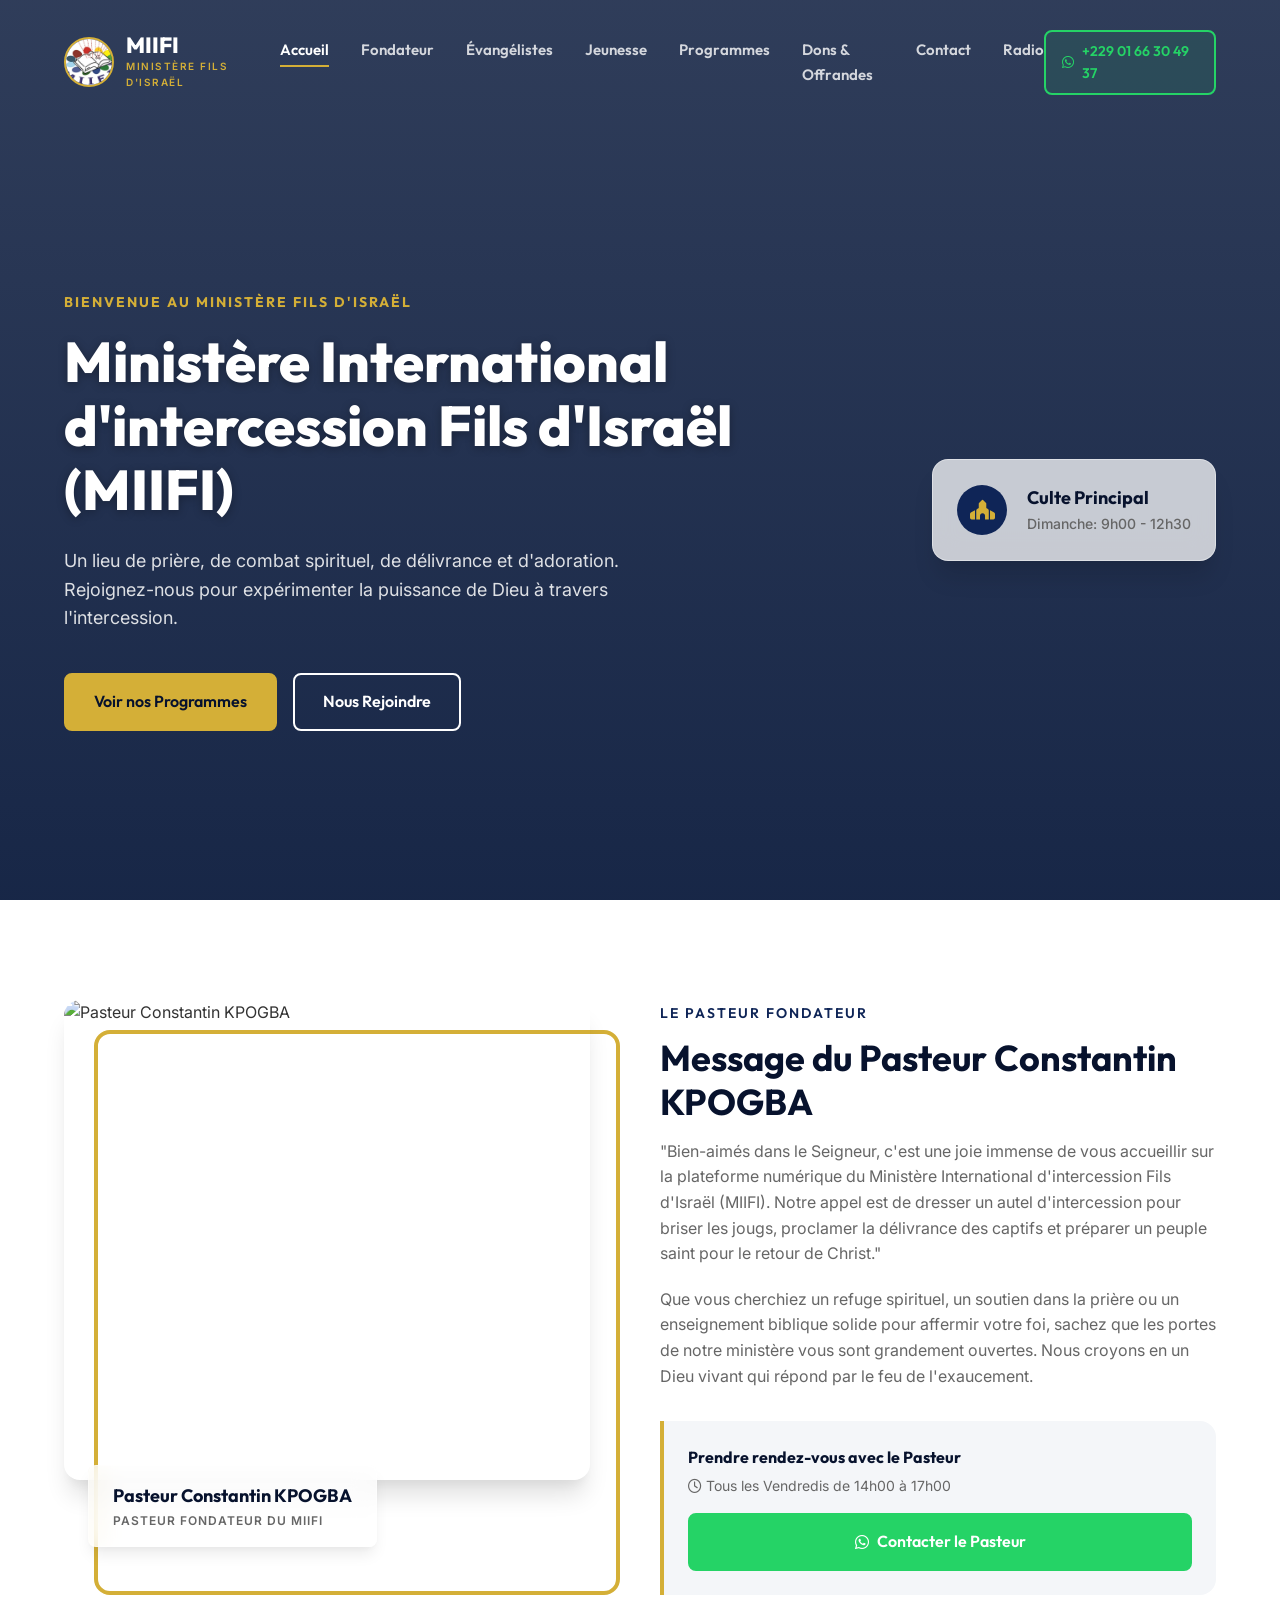
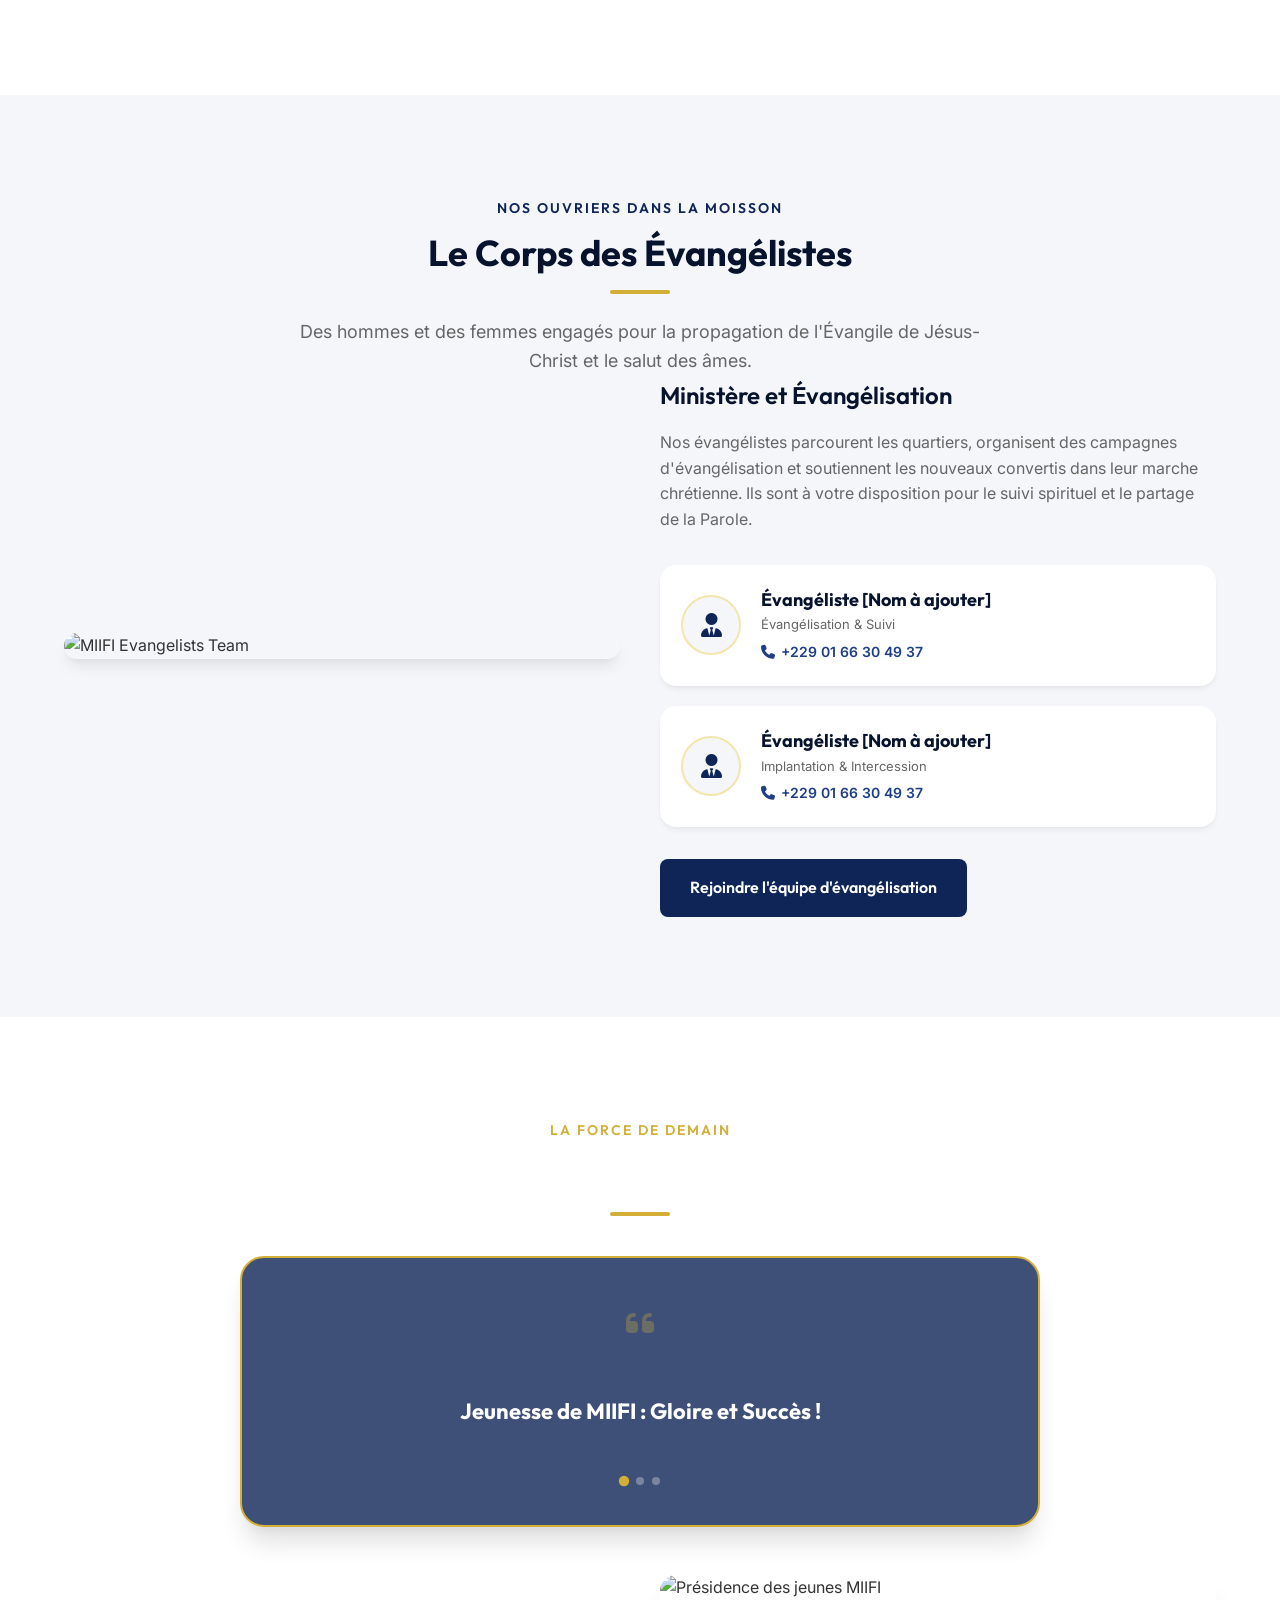
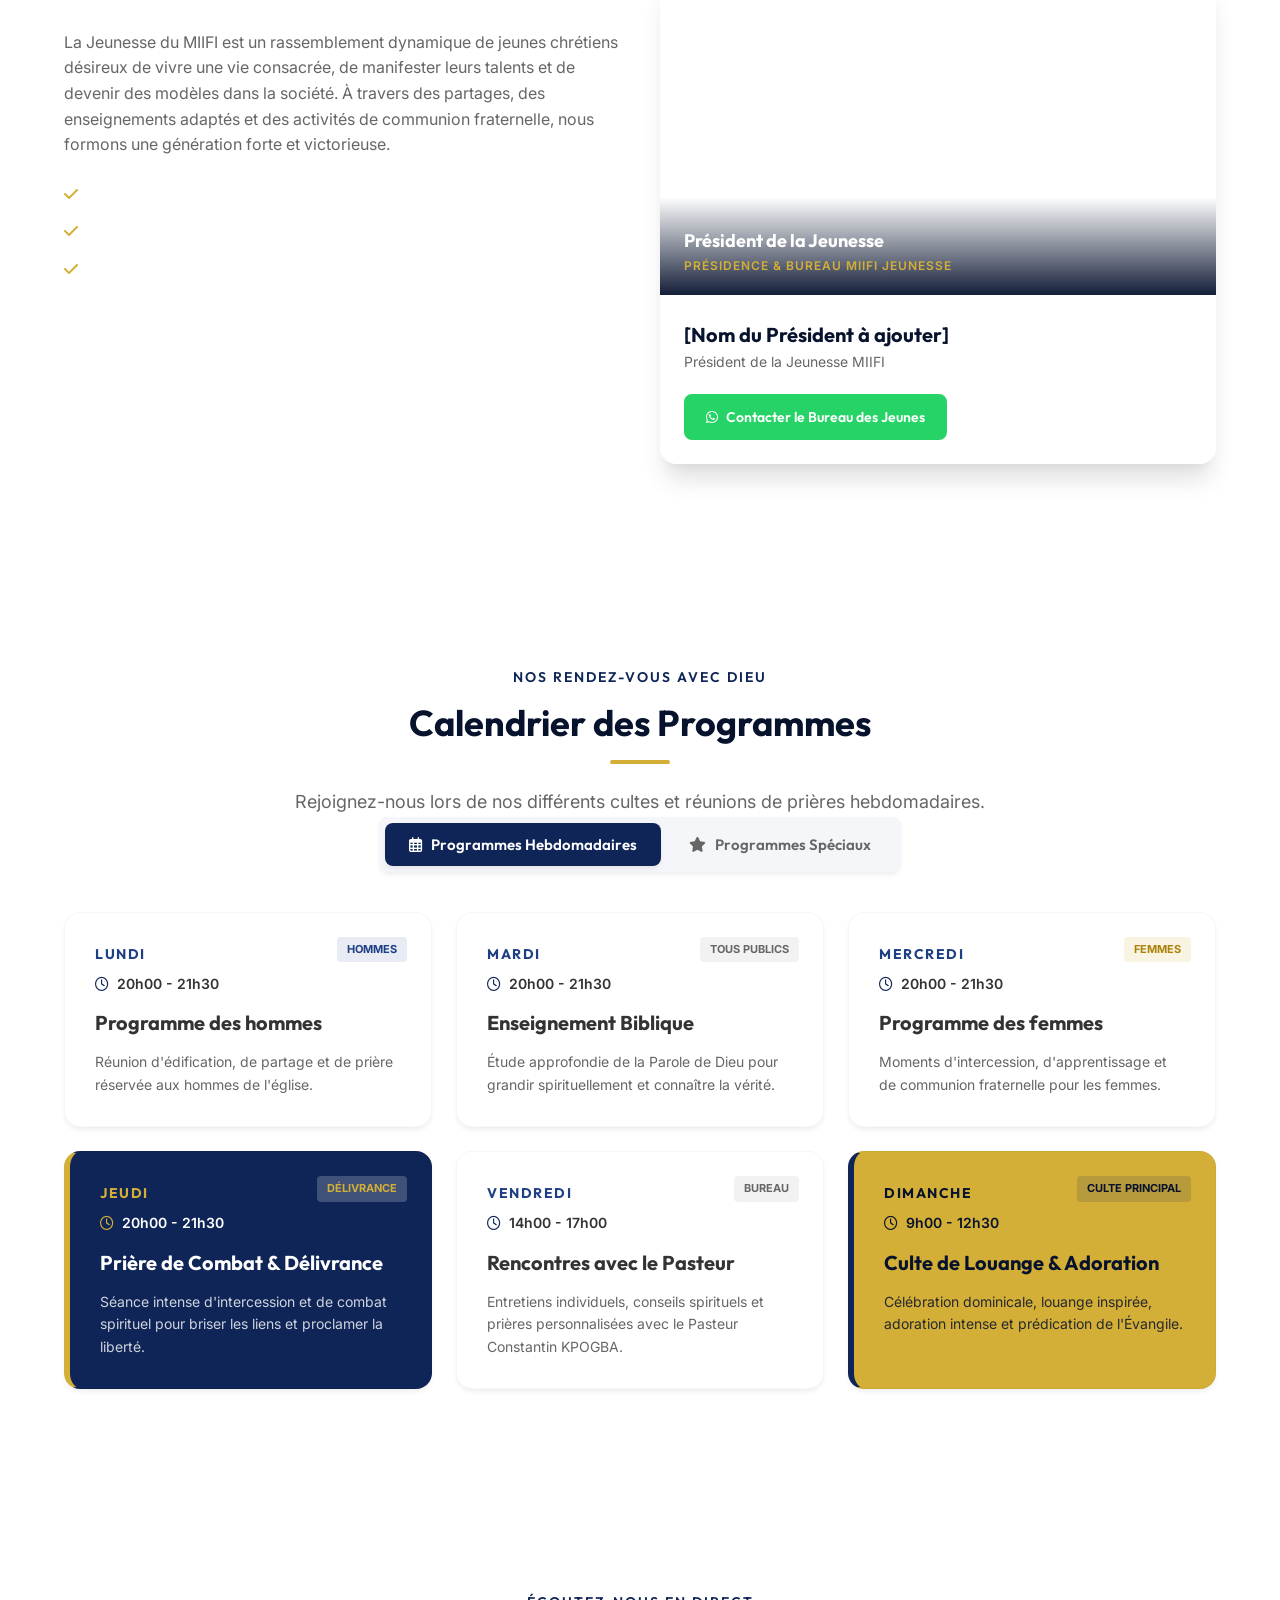
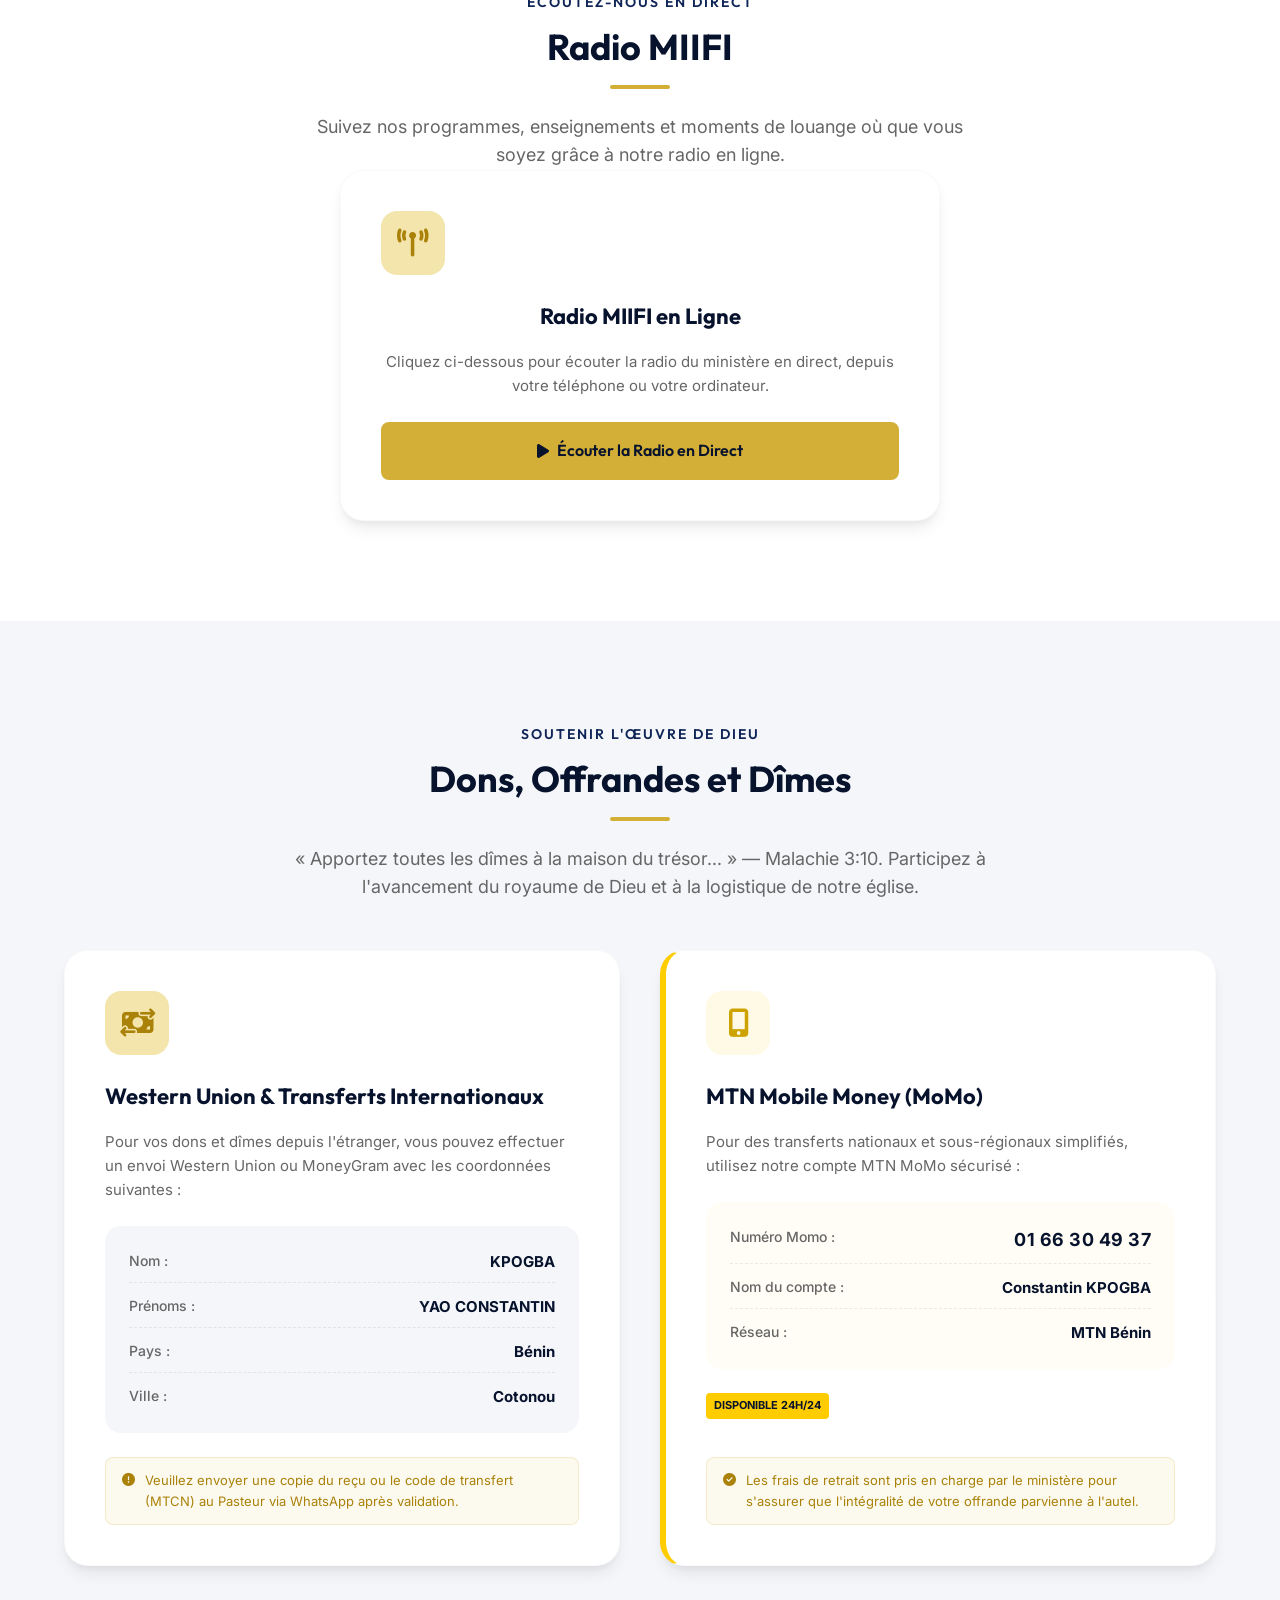
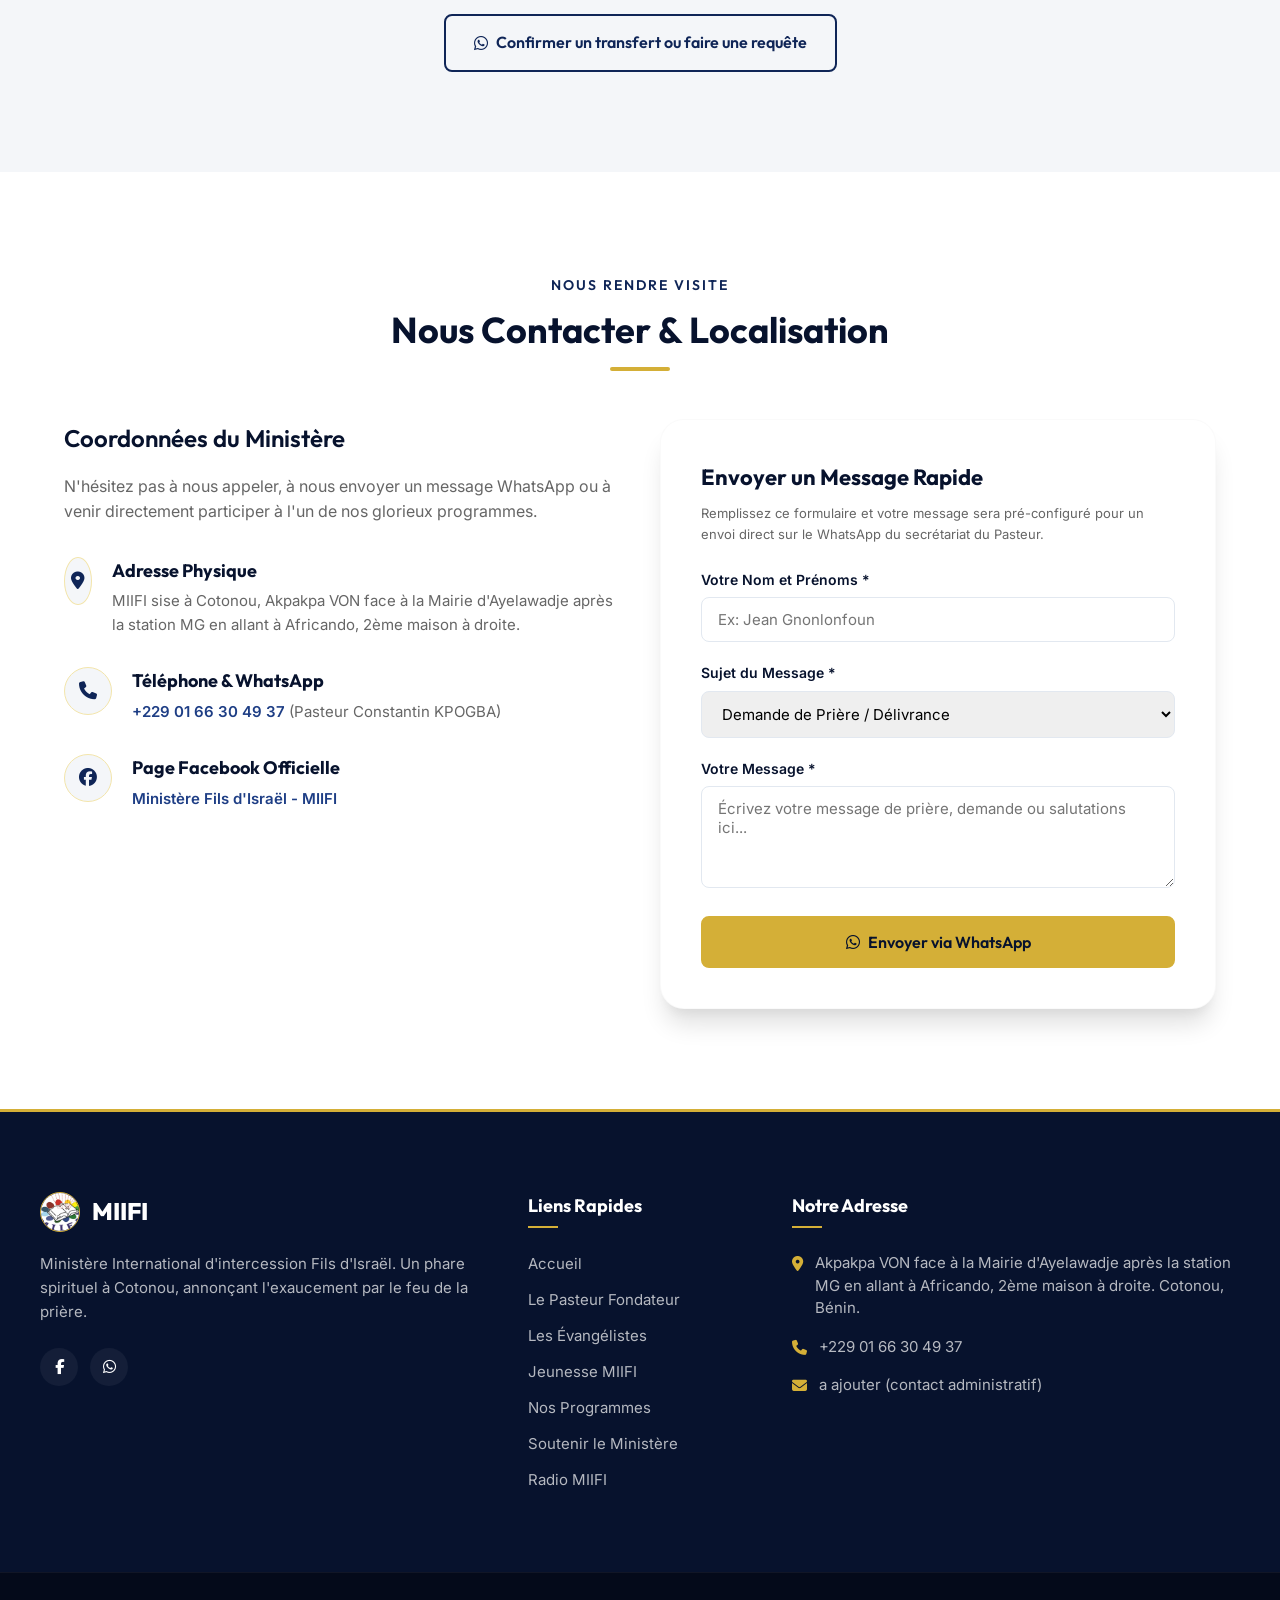
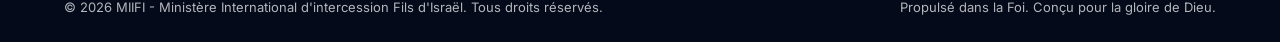
==== commit 8ede93dd: "Add Radio MIIFI section to index.html Added a new radio section with a link to listen live." ====
--- a/index.html
+++ b/index.html
@@ -37,6 +37,7 @@
                     <li><a href="#programs" class="nav-link">Programmes</a></li>
                     <li><a href="#donations" class="nav-link">Dons & Offrandes</a></li>
                     <li><a href="#contact" class="nav-link">Contact</a></li>
+                    <li><a href="#radio" class="nav-link">Radio</a></li>
                 </ul>
             </nav>
 
@@ -65,6 +66,7 @@
             <li><a href="#programs" class="mobile-link">Programmes</a></li>
             <li><a href="#donations" class="mobile-link">Dons & Offrandes</a></li>
             <li><a href="#contact" class="mobile-link">Contact</a></li>
+            <li><a href="#radio" class="mobile-link">Radio</a></li>
         </ul>
         <div class="mobile-socials">
             <a href="https://www.facebook.com/profile.php?id=100086230265988" target="_blank" class="social-icon"><i class="fab fa-facebook-f"></i></a>
@@ -359,6 +361,27 @@
         </div>
     </section>
 
+    <!-- Radio Section -->
+<section class="section radio-section" id="radio">
+    <div class="container">
+        <div class="section-header text-center">
+            <span class="section-subtitle">Écoutez-nous en Direct</span>
+            <h2 class="section-title">Radio MIIFI</h2>
+            <div class="title-bar mx-auto"></div>
+            <p class="section-desc">Suivez nos programmes, enseignements et moments de louange où que vous soyez grâce à notre radio en ligne.</p>
+        </div>
+
+        <div class="donation-card mx-auto reveal-up" style="max-width: 600px; text-align: center;">
+            <div class="donation-icon"><i class="fa-solid fa-tower-broadcast"></i></div>
+            <h3>Radio MIIFI en Ligne</h3>
+            <p class="donation-info-text">Cliquez ci-dessous pour écouter la radio du ministère en direct, depuis votre téléphone ou votre ordinateur.</p>
+            <a href="https://miifiradiointer.airtime.pro/" target="_blank" class="btn btn-primary btn-block" id="radio-listen-btn">
+                <i class="fa-solid fa-play"></i> Écouter la Radio en Direct
+            </a>
+        </div>
+    </div>
+</section>
+
     <!-- Donations & Offerings -->
     <section class="section bg-light donations-section" id="donations">
         <div class="container">
@@ -541,6 +564,7 @@
                         <li><a href="#youth">Jeunesse MIIFI</a></li>
                         <li><a href="#programs">Nos Programmes</a></li>
                         <li><a href="#donations">Soutenir le Ministère</a></li>
+                        <li><a href="#radio">Radio MIIFI</a></li>
                     </ul>
                 </div>
 
@@ -564,4 +588,4 @@
     <!-- Custom JS -->
     <script src="index.js"></script>
 </body>
-</html>+</html>
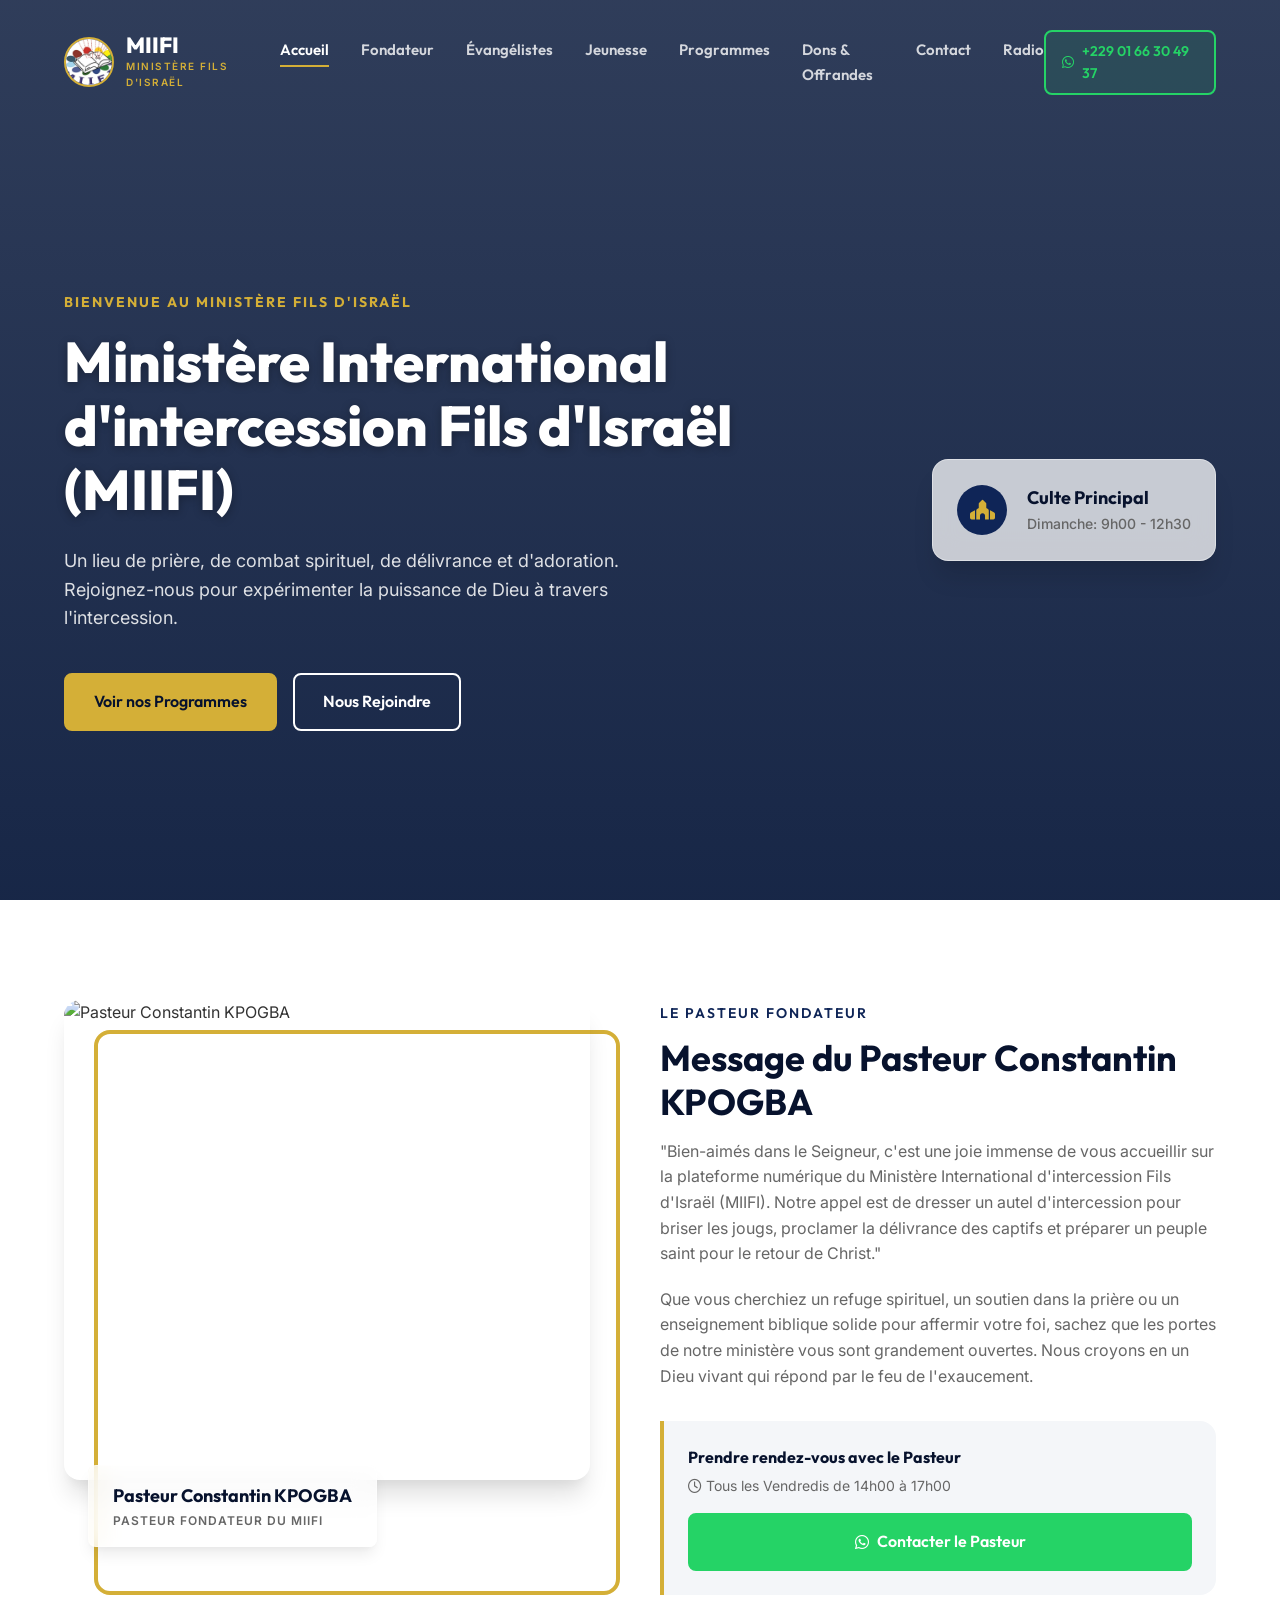
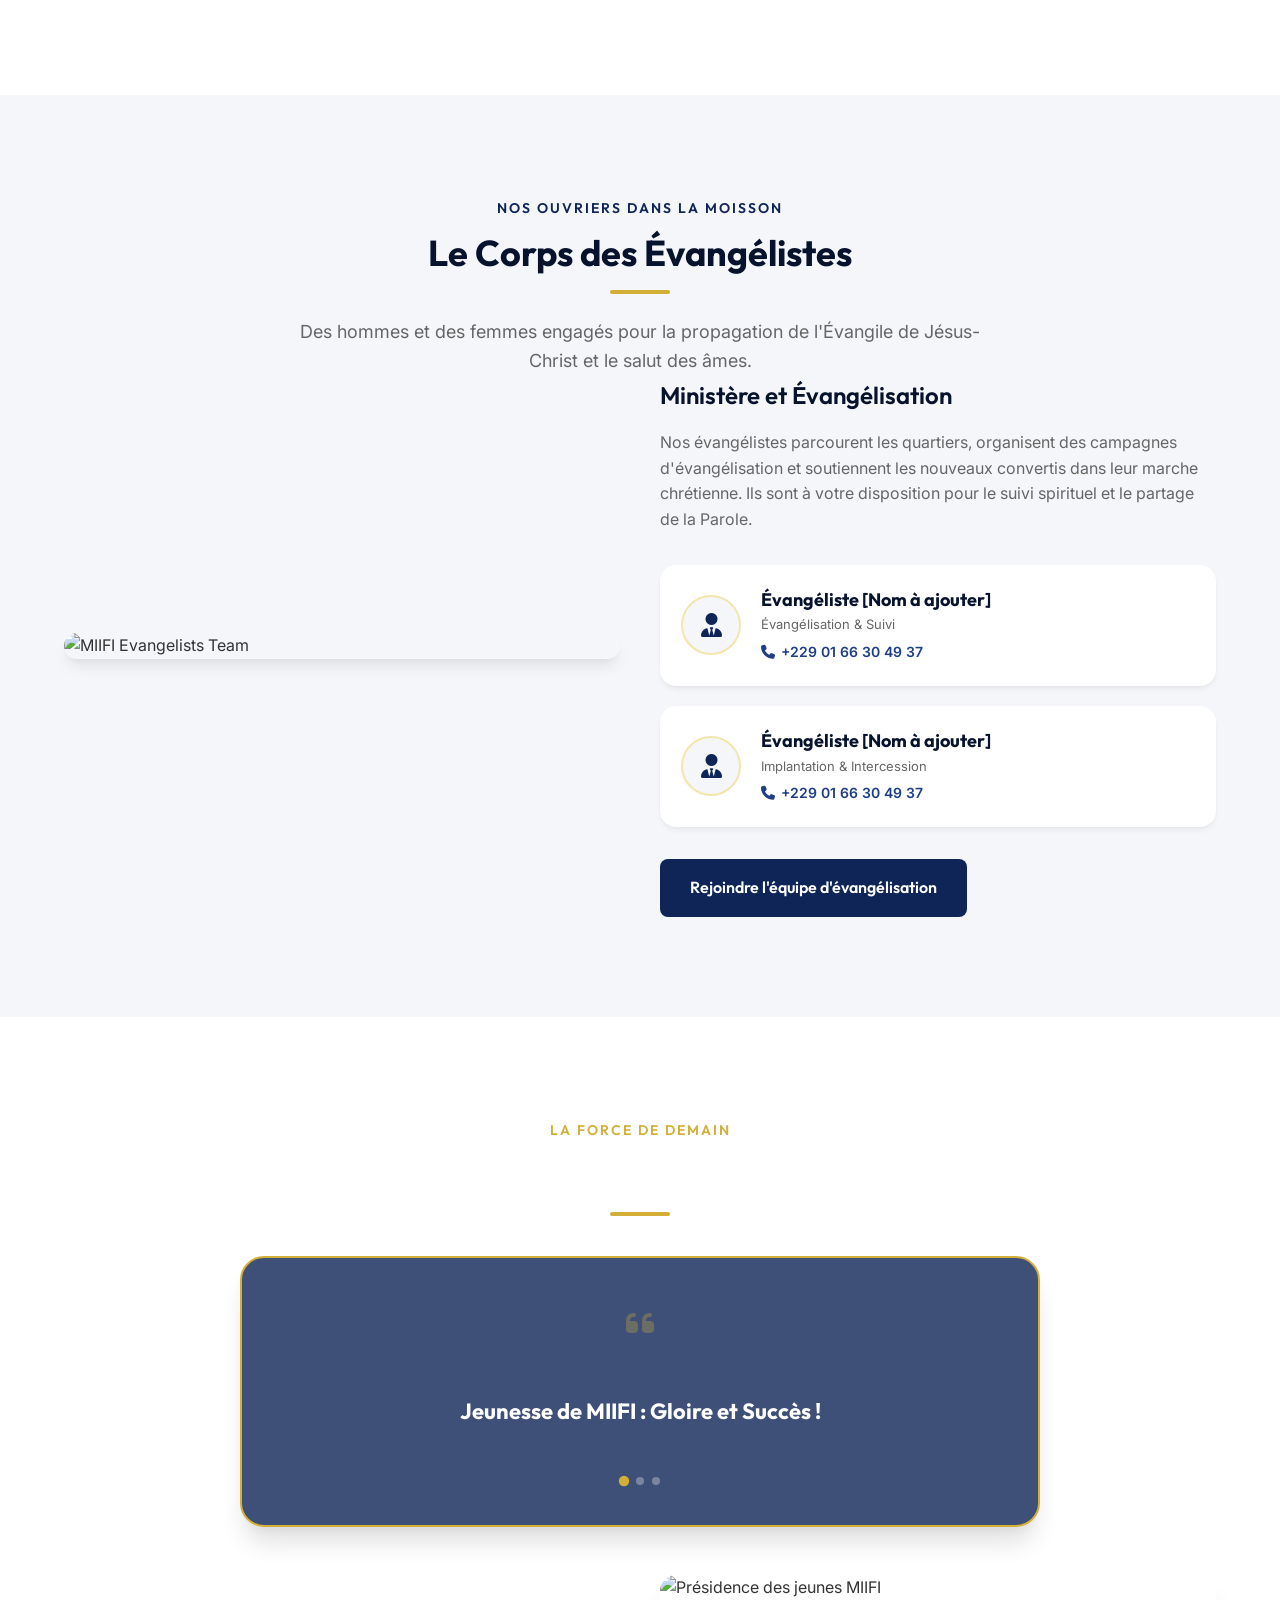
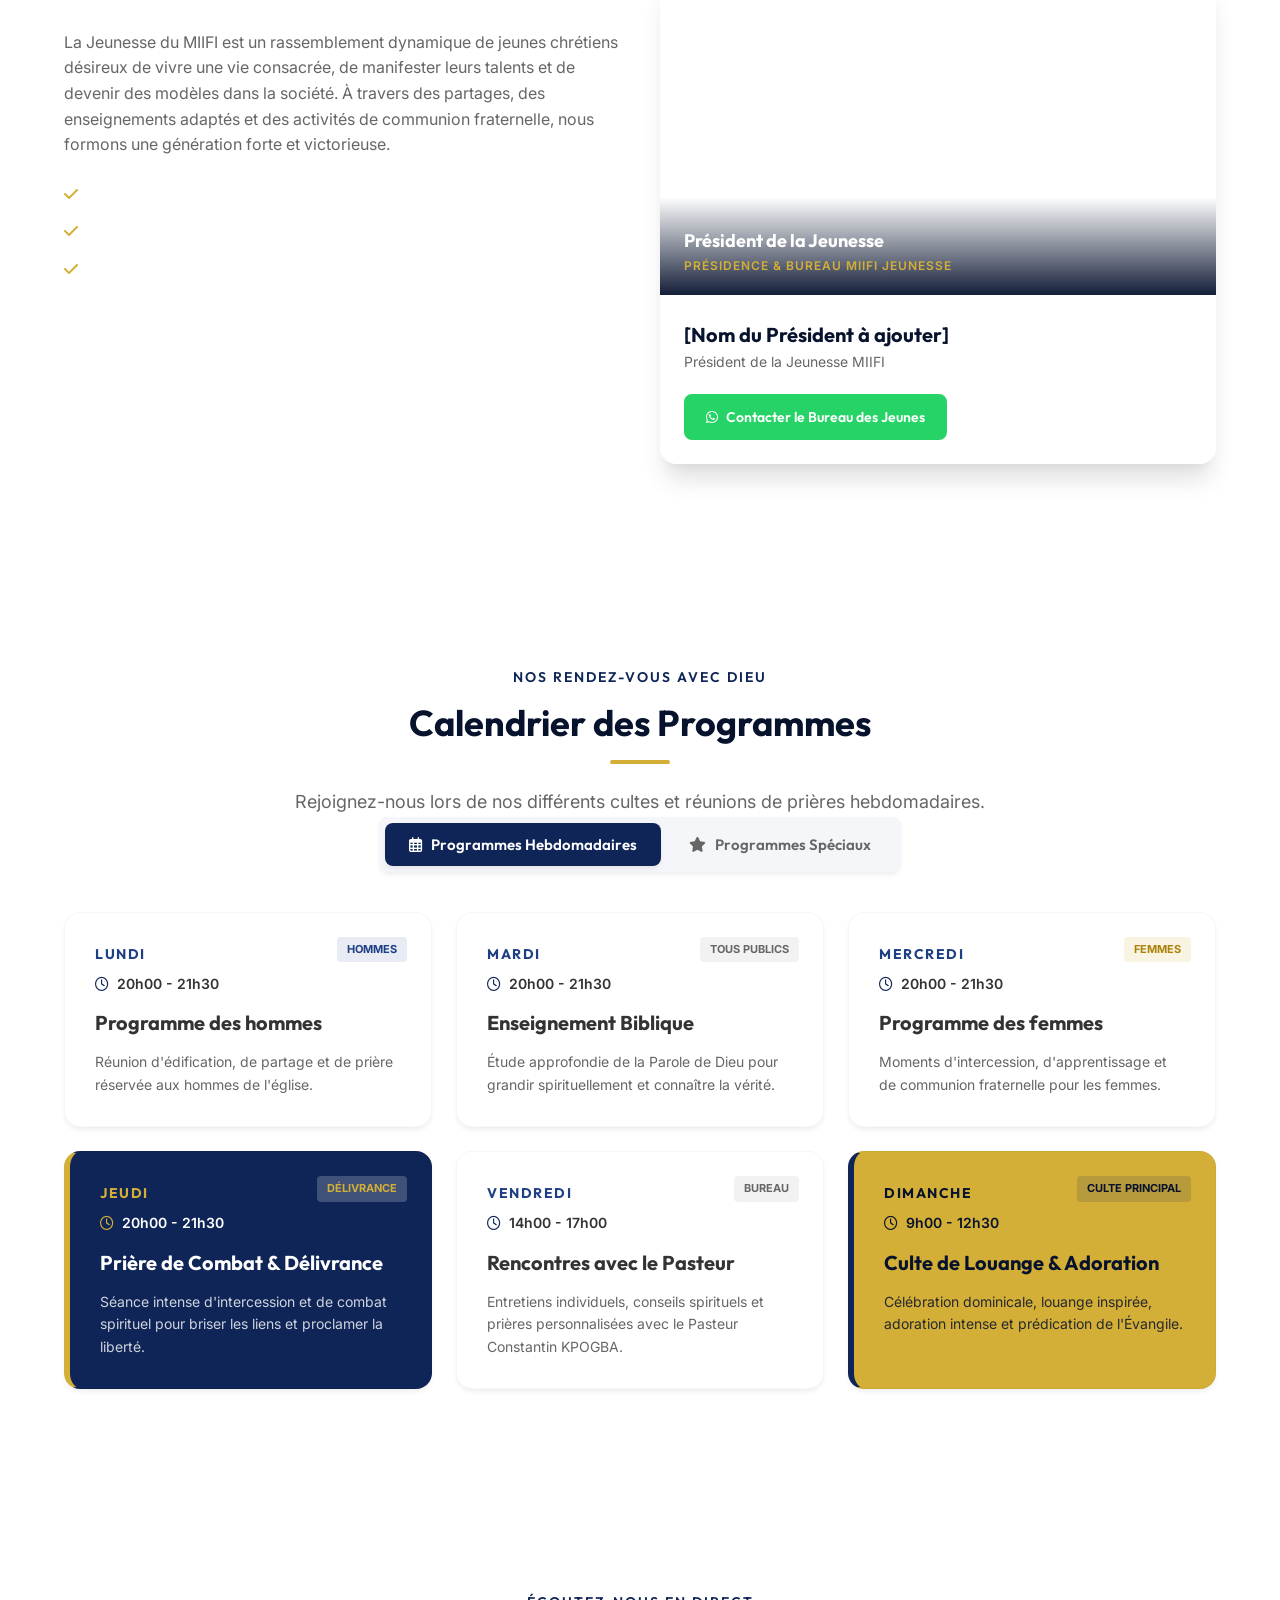
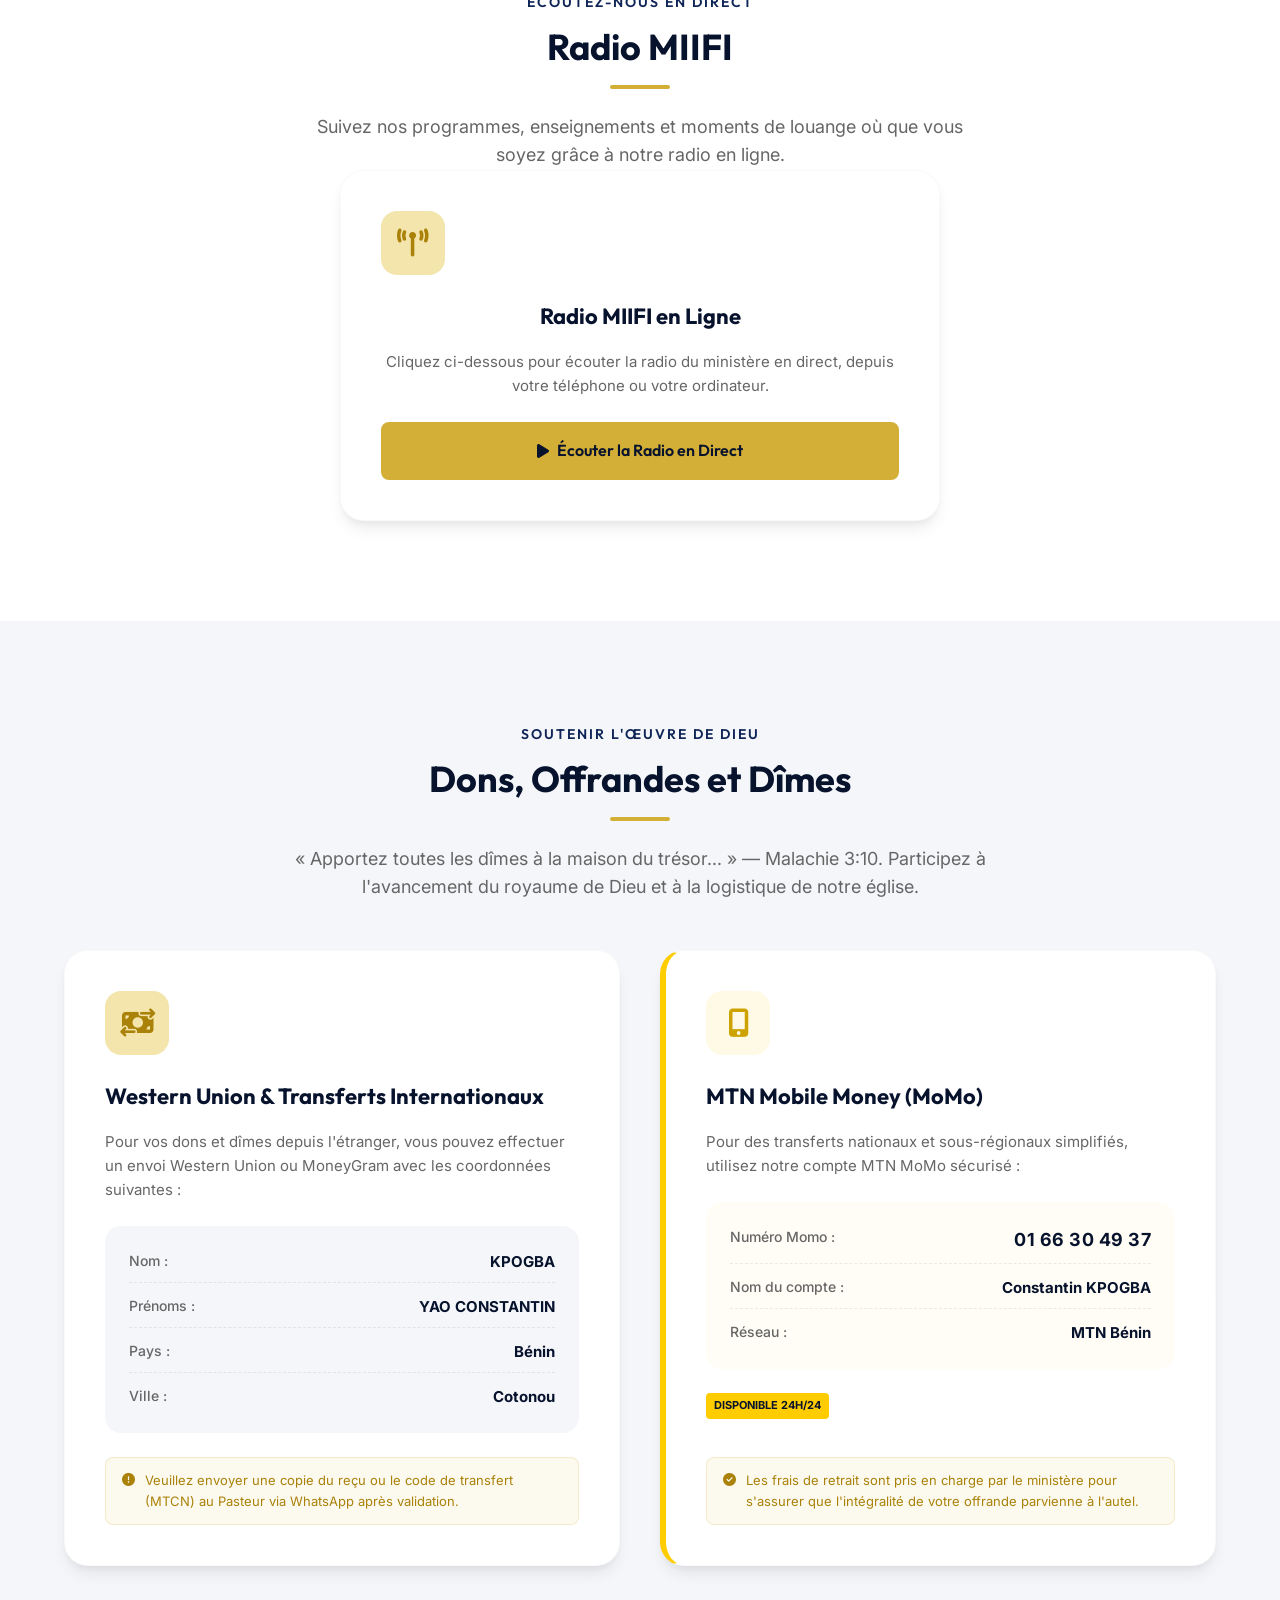
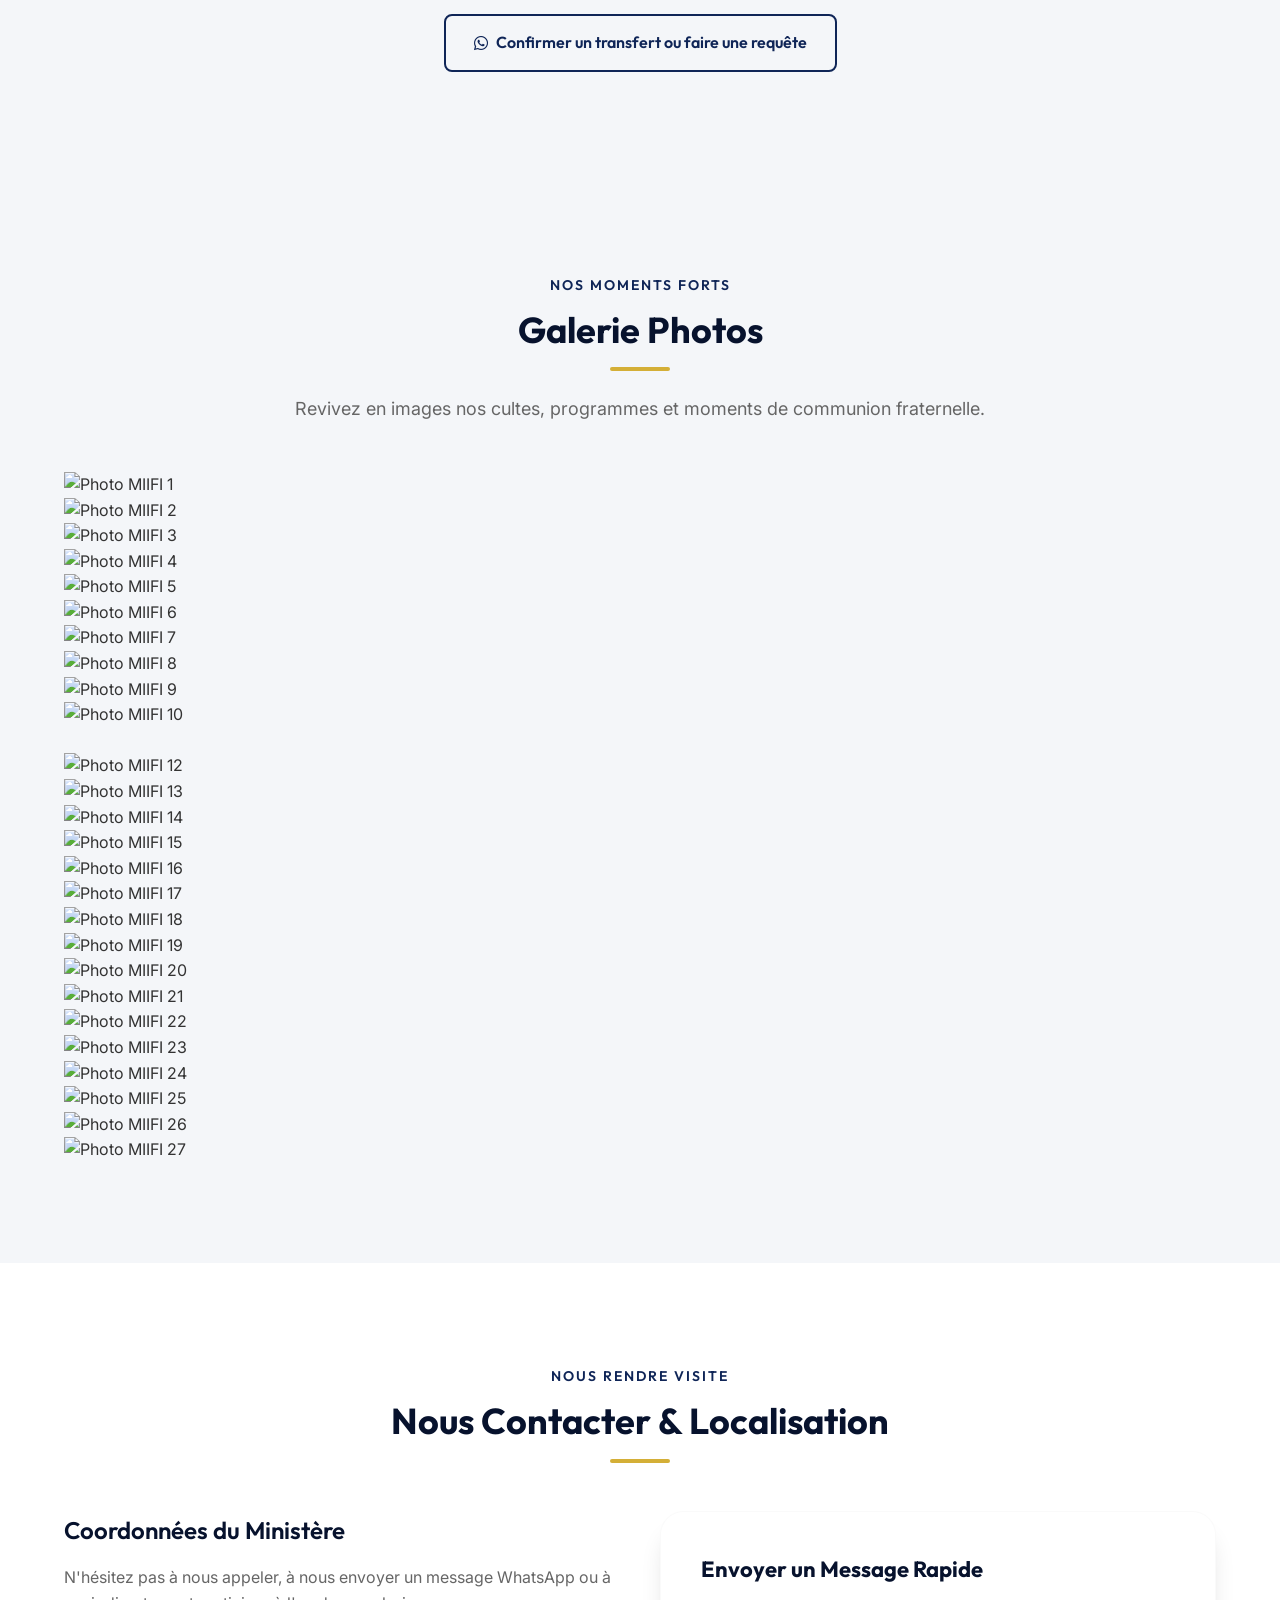
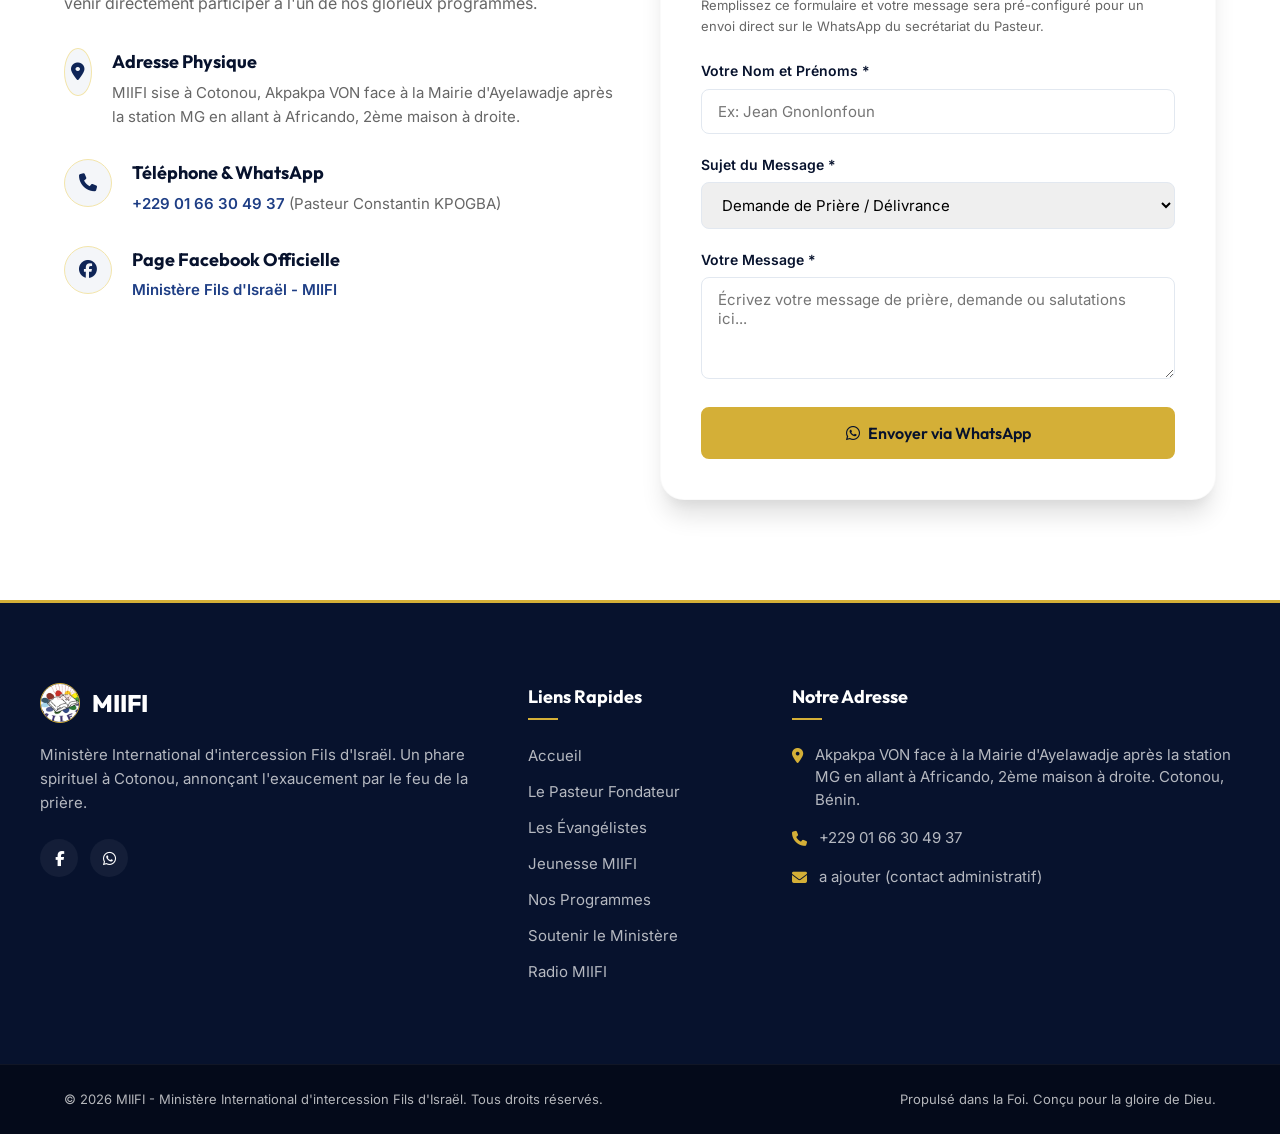
==== commit 45618101: "Create photo gallery section in index.html Added a photo gallery section with multiple images." ====
--- a/index.html
+++ b/index.html
@@ -458,6 +458,47 @@
             </div>
         </div>
     </section>
+    <!-- Photo Gallery Section -->
+<section class="section bg-light gallery-section" id="gallery">
+    <div class="container">
+        <div class="section-header text-center">
+            <span class="section-subtitle">Nos Moments Forts</span>
+            <h2 class="section-title">Galerie Photos</h2>
+            <div class="title-bar mx-auto"></div>
+            <p class="section-desc">Revivez en images nos cultes, programmes et moments de communion fraternelle.</p>
+        </div>
+
+        <div class="gallery-grid mt-5">
+            <div class="gallery-item reveal-up"><img src="assets/gallery/photo1.jpg" alt="Photo MIIFI 1"></div>
+            <div class="gallery-item reveal-up" data-delay="1"><img src="assets/gallery/photo2.jpg" alt="Photo MIIFI 2"></div>
+            <div class="gallery-item reveal-up" data-delay="2"><img src="assets/gallery/photo3.jpg" alt="Photo MIIFI 3"></div>
+            <div class="gallery-item reveal-up" data-delay="3"><img src="assets/gallery/photo4.jpg" alt="Photo MIIFI 4"></div>
+            <div class="gallery-item reveal-up" data-delay="4"><img src="assets/gallery/photo5.jpg" alt="Photo MIIFI 5"></div>
+            <div class="gallery-item reveal-up" data-delay="5"><img src="assets/gallery/photo6.jpg" alt="Photo MIIFI 6"></div>
+            <div class="gallery-item reveal-up" data-delay="6"><img src="assets/gallery/photo7.jpg" alt="Photo MIIFI 7"></div>
+            <div class="gallery-item reveal-up" data-delay="7"><img src="assets/gallery/photo8.jpg" alt="Photo MIIFI 8"></div>
+            <div class="gallery-item reveal-up" data-delay="8"><img src="assets/gallery/photo9.jpg" alt="Photo MIIFI 9"></div>
+            <div class="gallery-item reveal-up" data-delay="9"><img src="assets/gallery/photo10.jpg" alt="Photo MIIFI 10"></div>
+            <div class="gallery-item reveal-up" data-delay="10"><img src="assets/gallery/photo11.jpg" alt="Photo MIIFI 11"></div>
+            <div class="gallery-item reveal-up" data-delay="11"><img src="assets/gallery/photo12.jpg" alt="Photo MIIFI 12"></div>
+            <div class="gallery-item reveal-up" data-delay="12"><img src="assets/gallery/photo13.jpg" alt="Photo MIIFI 13"></div>
+            <div class="gallery-item reveal-up" data-delay="13"><img src="assets/gallery/photo14.jpg" alt="Photo MIIFI 14"></div>
+            <div class="gallery-item reveal-up" data-delay="14"><img src="assets/gallery/photo15.jpg" alt="Photo MIIFI 15"></div>
+            <div class="gallery-item reveal-up" data-delay="15"><img src="assets/gallery/photo16.jpg" alt="Photo MIIFI 16"></div>
+            <div class="gallery-item reveal-up" data-delay="16"><img src="assets/gallery/photo17.jpg" alt="Photo MIIFI 17"></div>
+            <div class="gallery-item reveal-up" data-delay="17"><img src="assets/gallery/photo18.jpg" alt="Photo MIIFI 18"></div>
+            <div class="gallery-item reveal-up" data-delay="18"><img src="assets/gallery/photo19.jpg" alt="Photo MIIFI 19"></div>
+            <div class="gallery-item reveal-up" data-delay="19"><img src="assets/gallery/photo20.jpg" alt="Photo MIIFI 20"></div>
+            <div class="gallery-item reveal-up" data-delay="20"><img src="assets/gallery/photo21.jpg" alt="Photo MIIFI 21"></div>
+            <div class="gallery-item reveal-up" data-delay="21"><img src="assets/gallery/photo22.jpg" alt="Photo MIIFI 22"></div>
+            <div class="gallery-item reveal-up" data-delay="22"><img src="assets/gallery/photo23.jpg" alt="Photo MIIFI 23"></div>
+            <div class="gallery-item reveal-up" data-delay="23"><img src="assets/gallery/photo24.jpg" alt="Photo MIIFI 24"></div>
+            <div class="gallery-item reveal-up" data-delay="24"><img src="assets/gallery/photo25.jpg" alt="Photo MIIFI 25"></div>
+            <div class="gallery-item reveal-up" data-delay="25"><img src="assets/gallery/photo26.jpg" alt="Photo MIIFI 26"></div>
+            <div class="gallery-item reveal-up" data-delay=26"><img src="assets/gallery/photo27.jpg" alt="Photo MIIFI 27"></div>
+        </div>
+    </div>
+</section>
 
     <!-- Contact & Location Section -->
     <section class="section contact-section" id="contact">
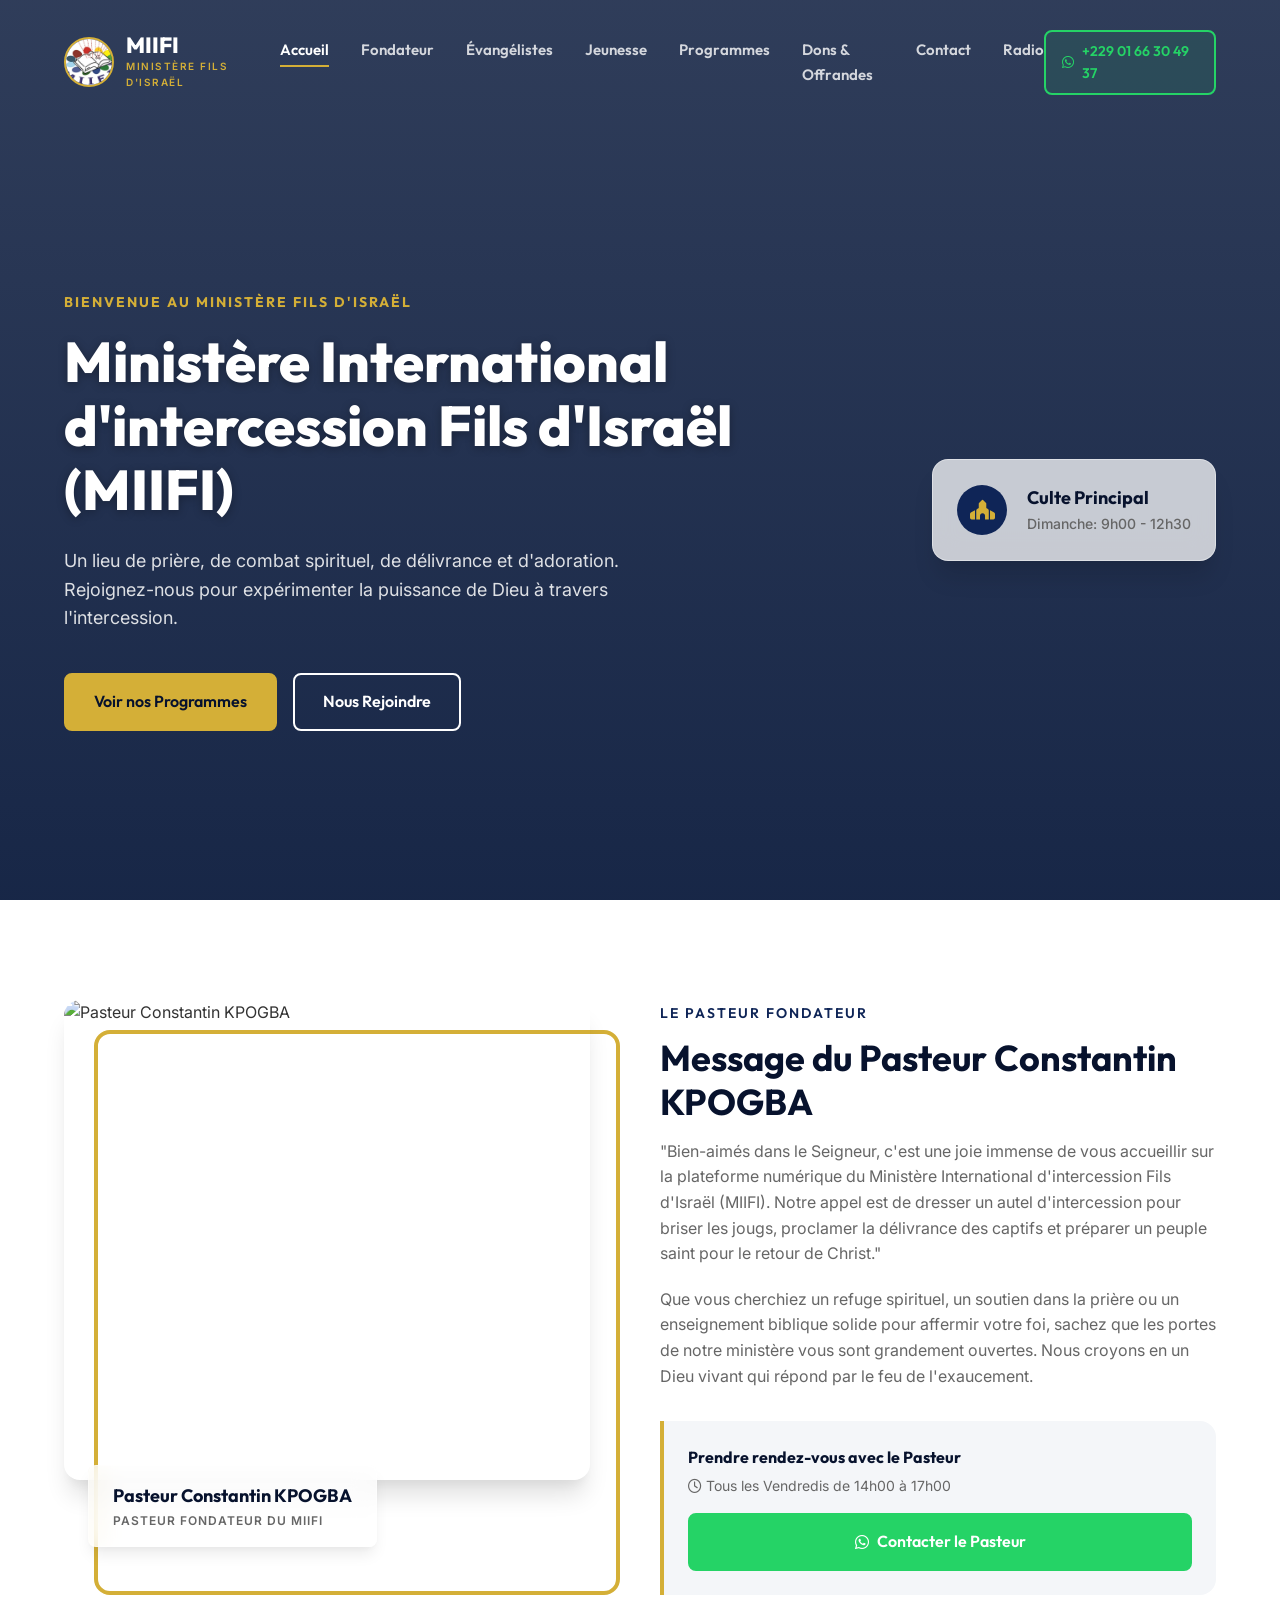
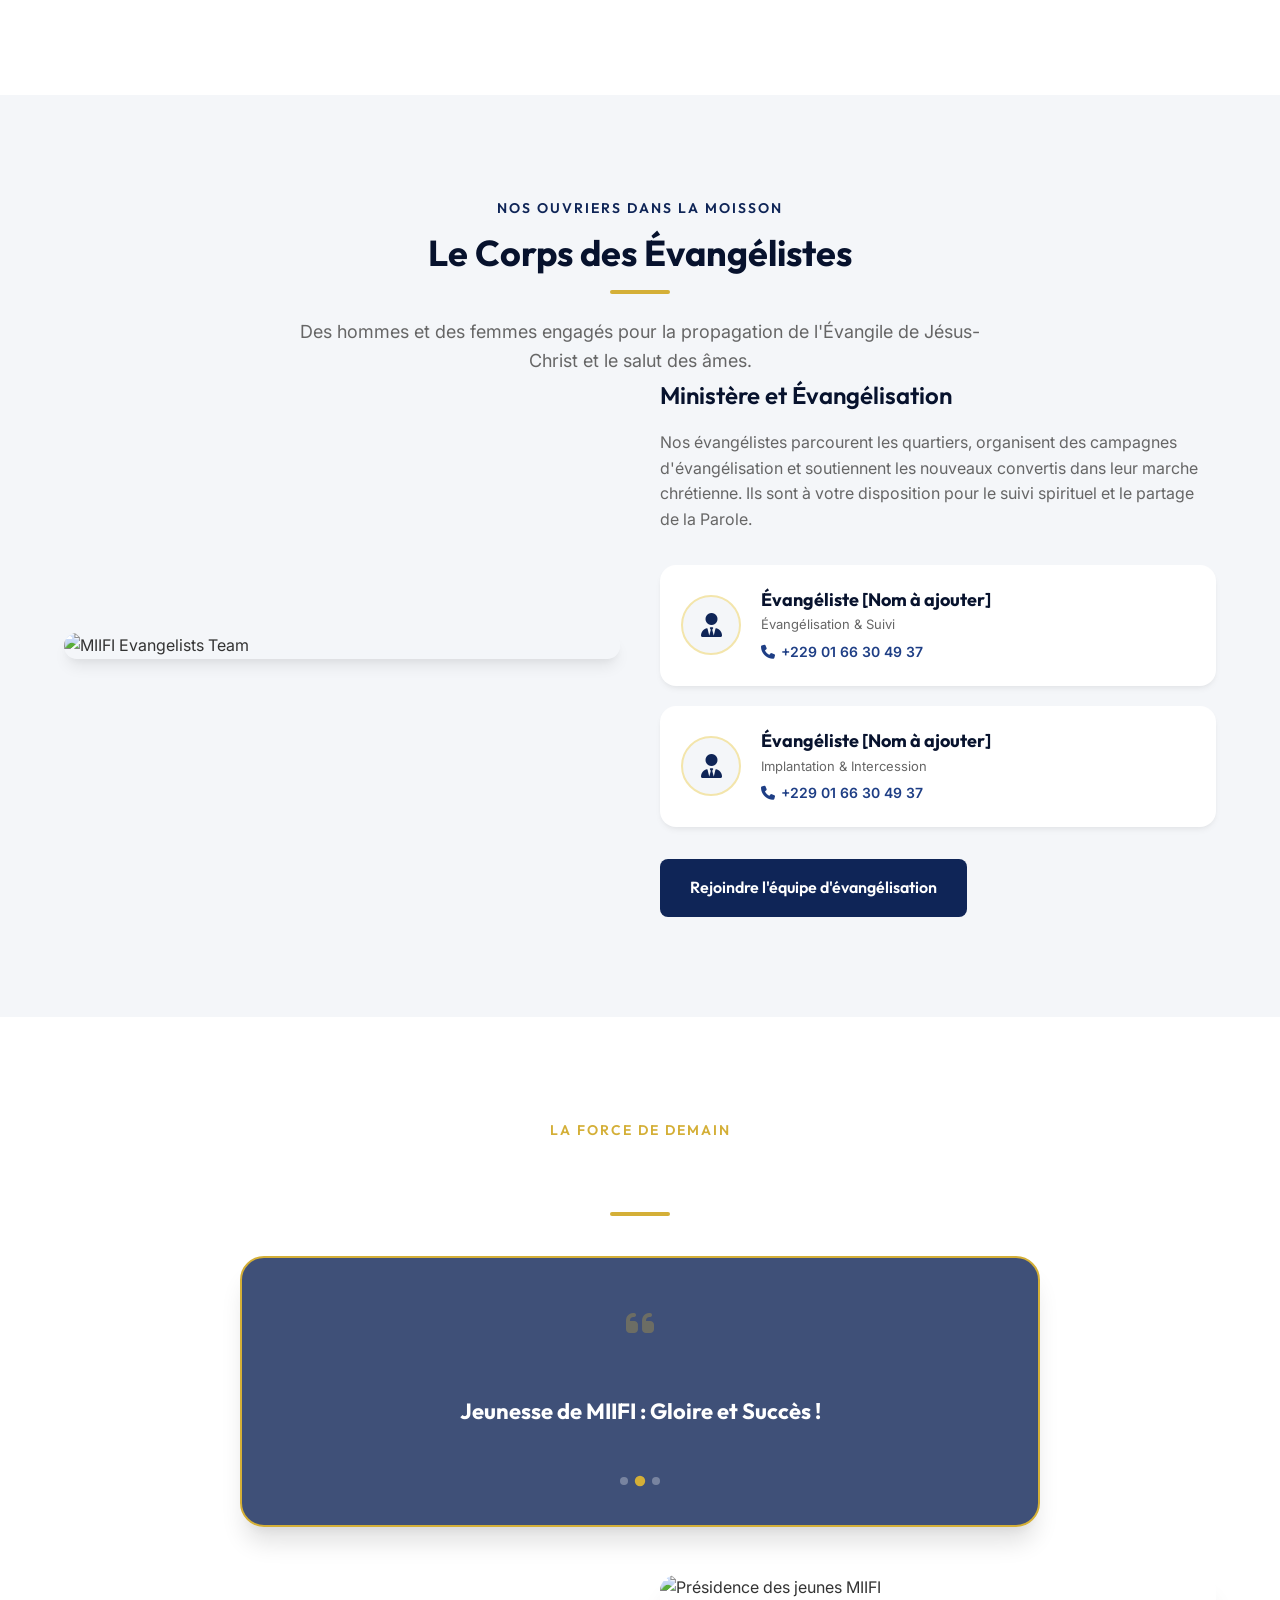
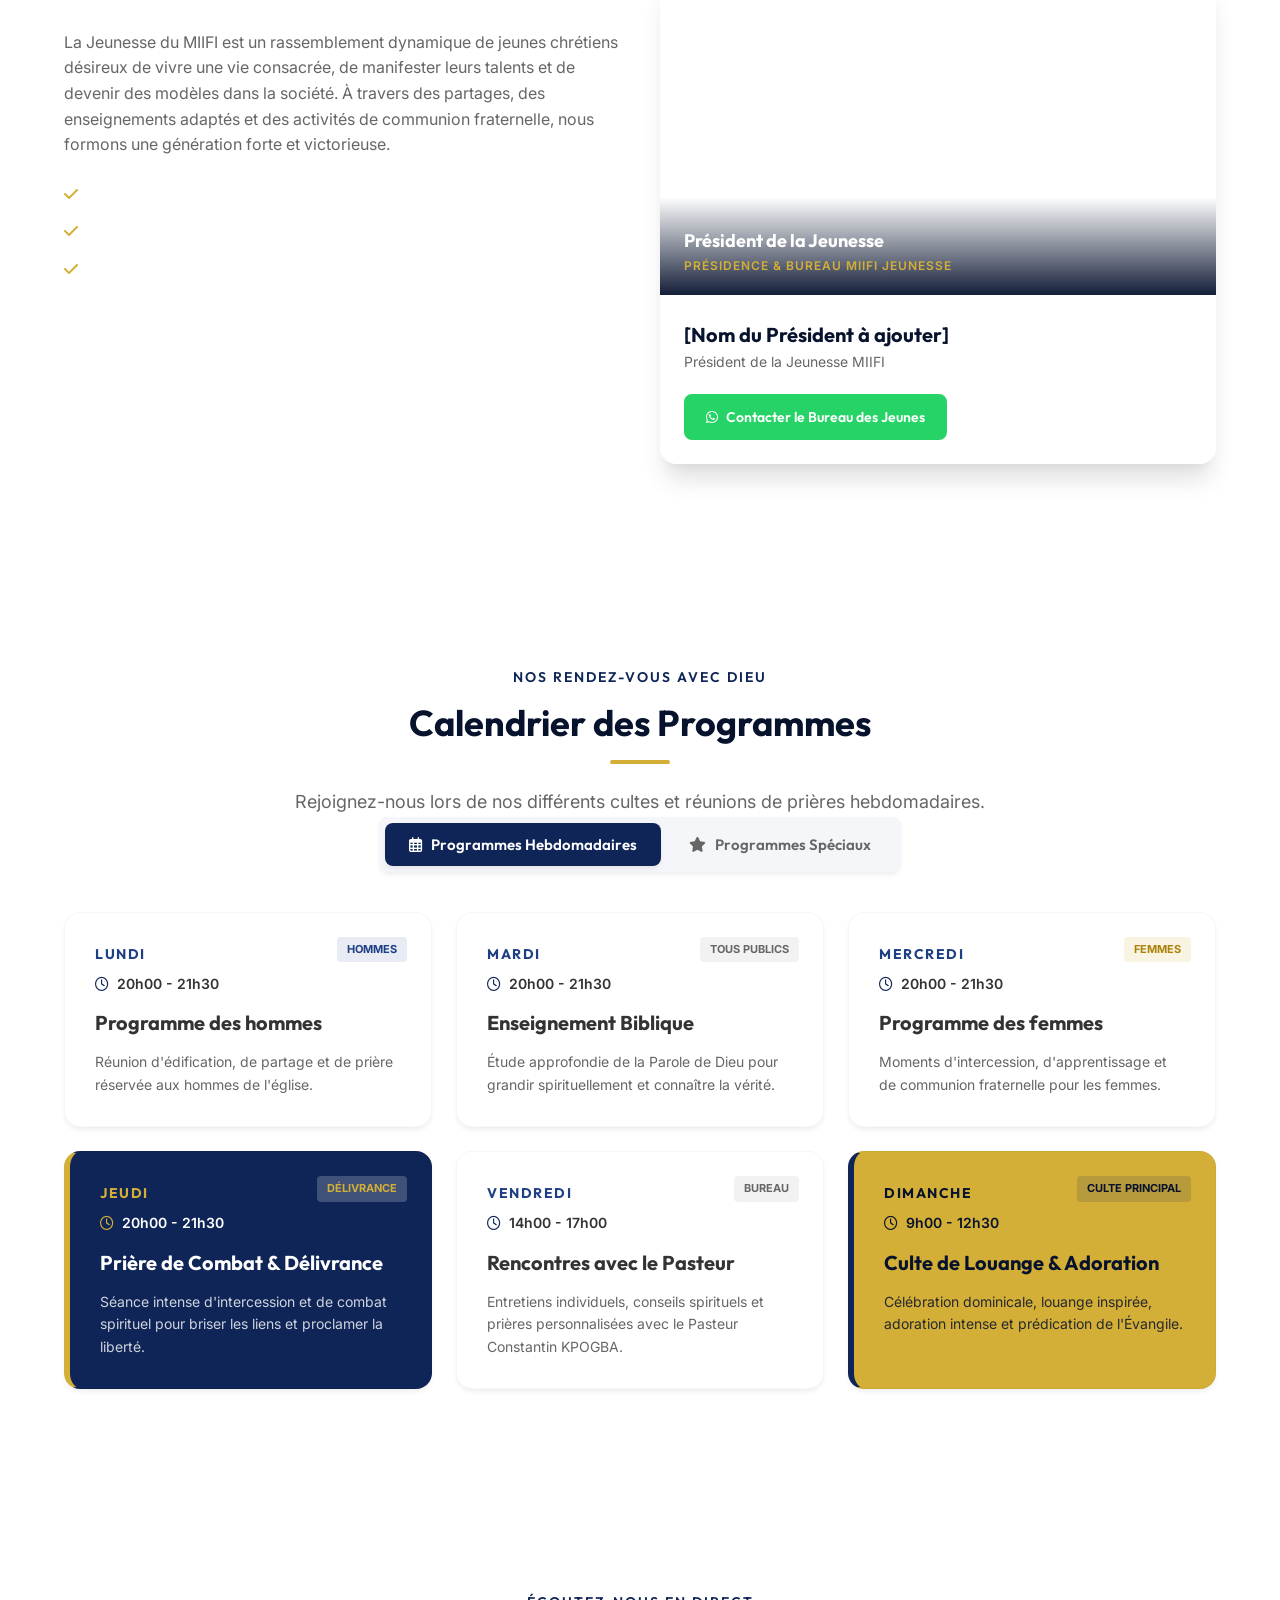
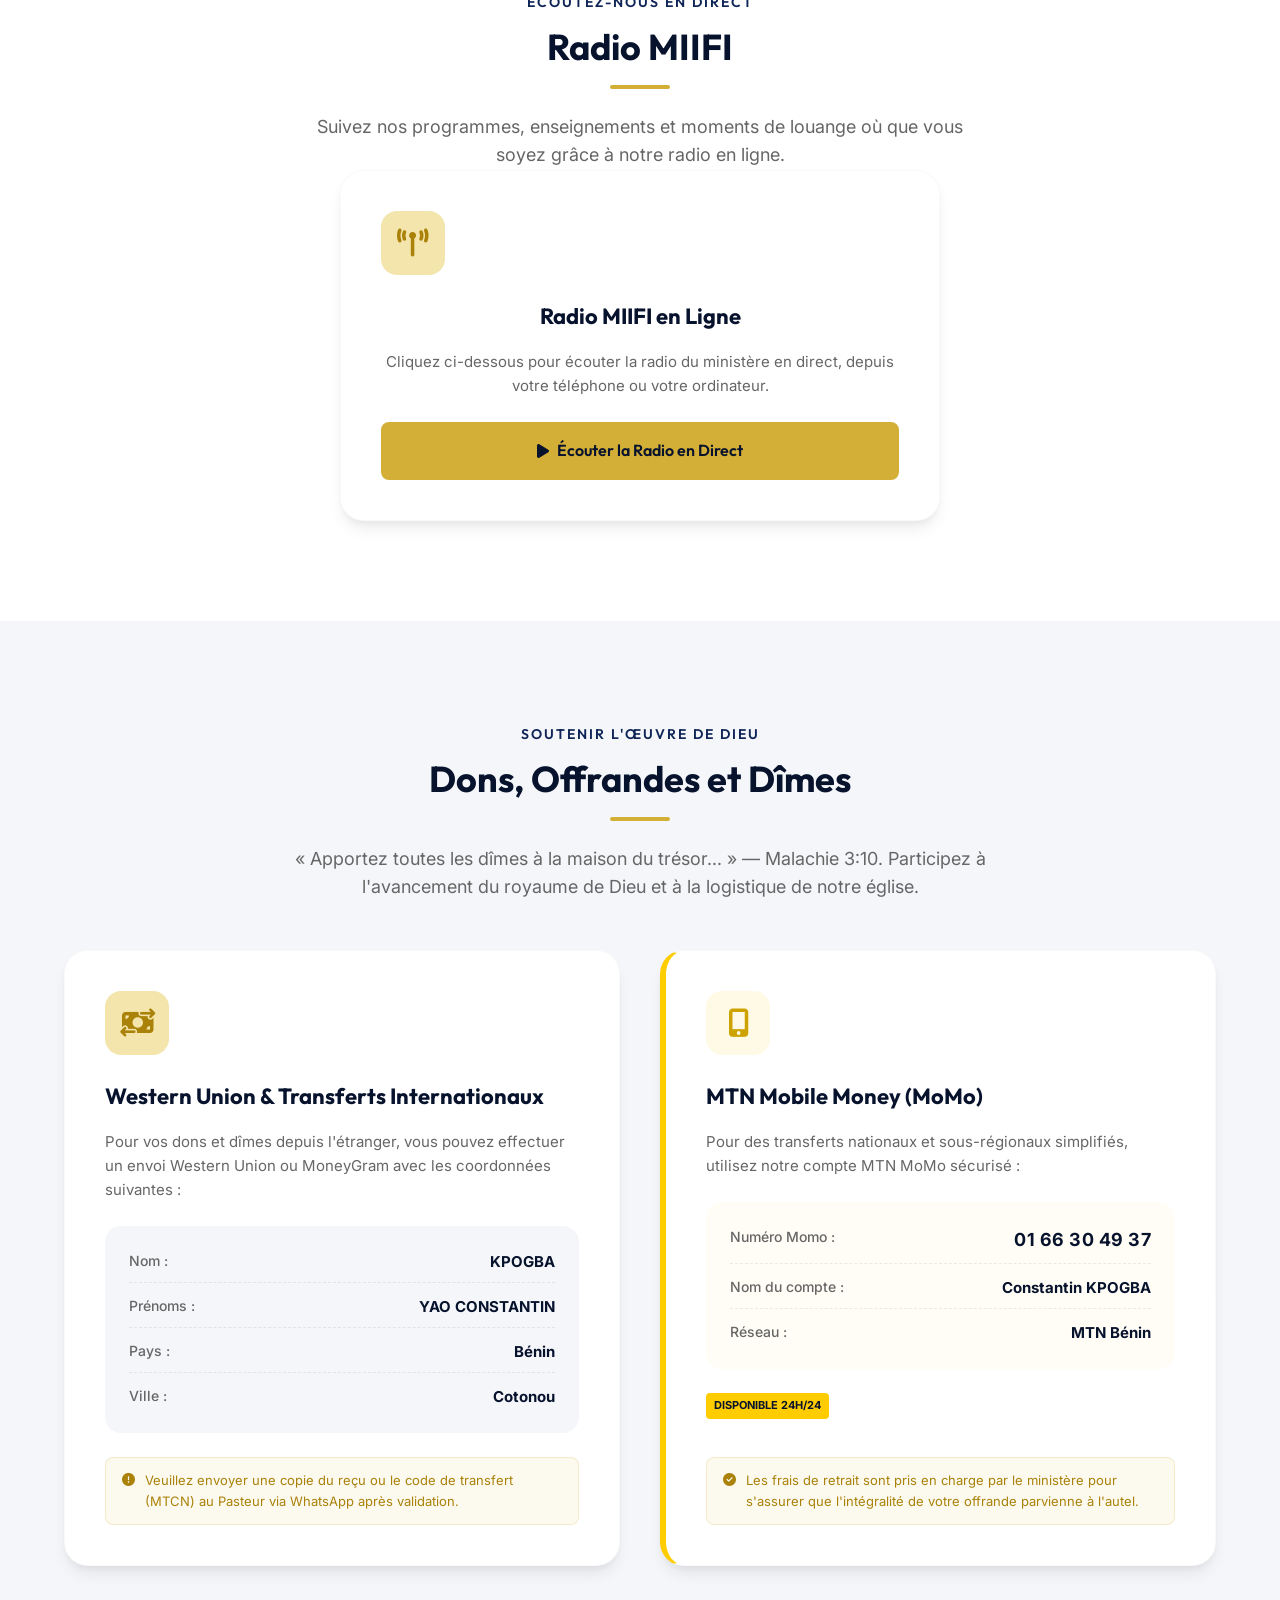
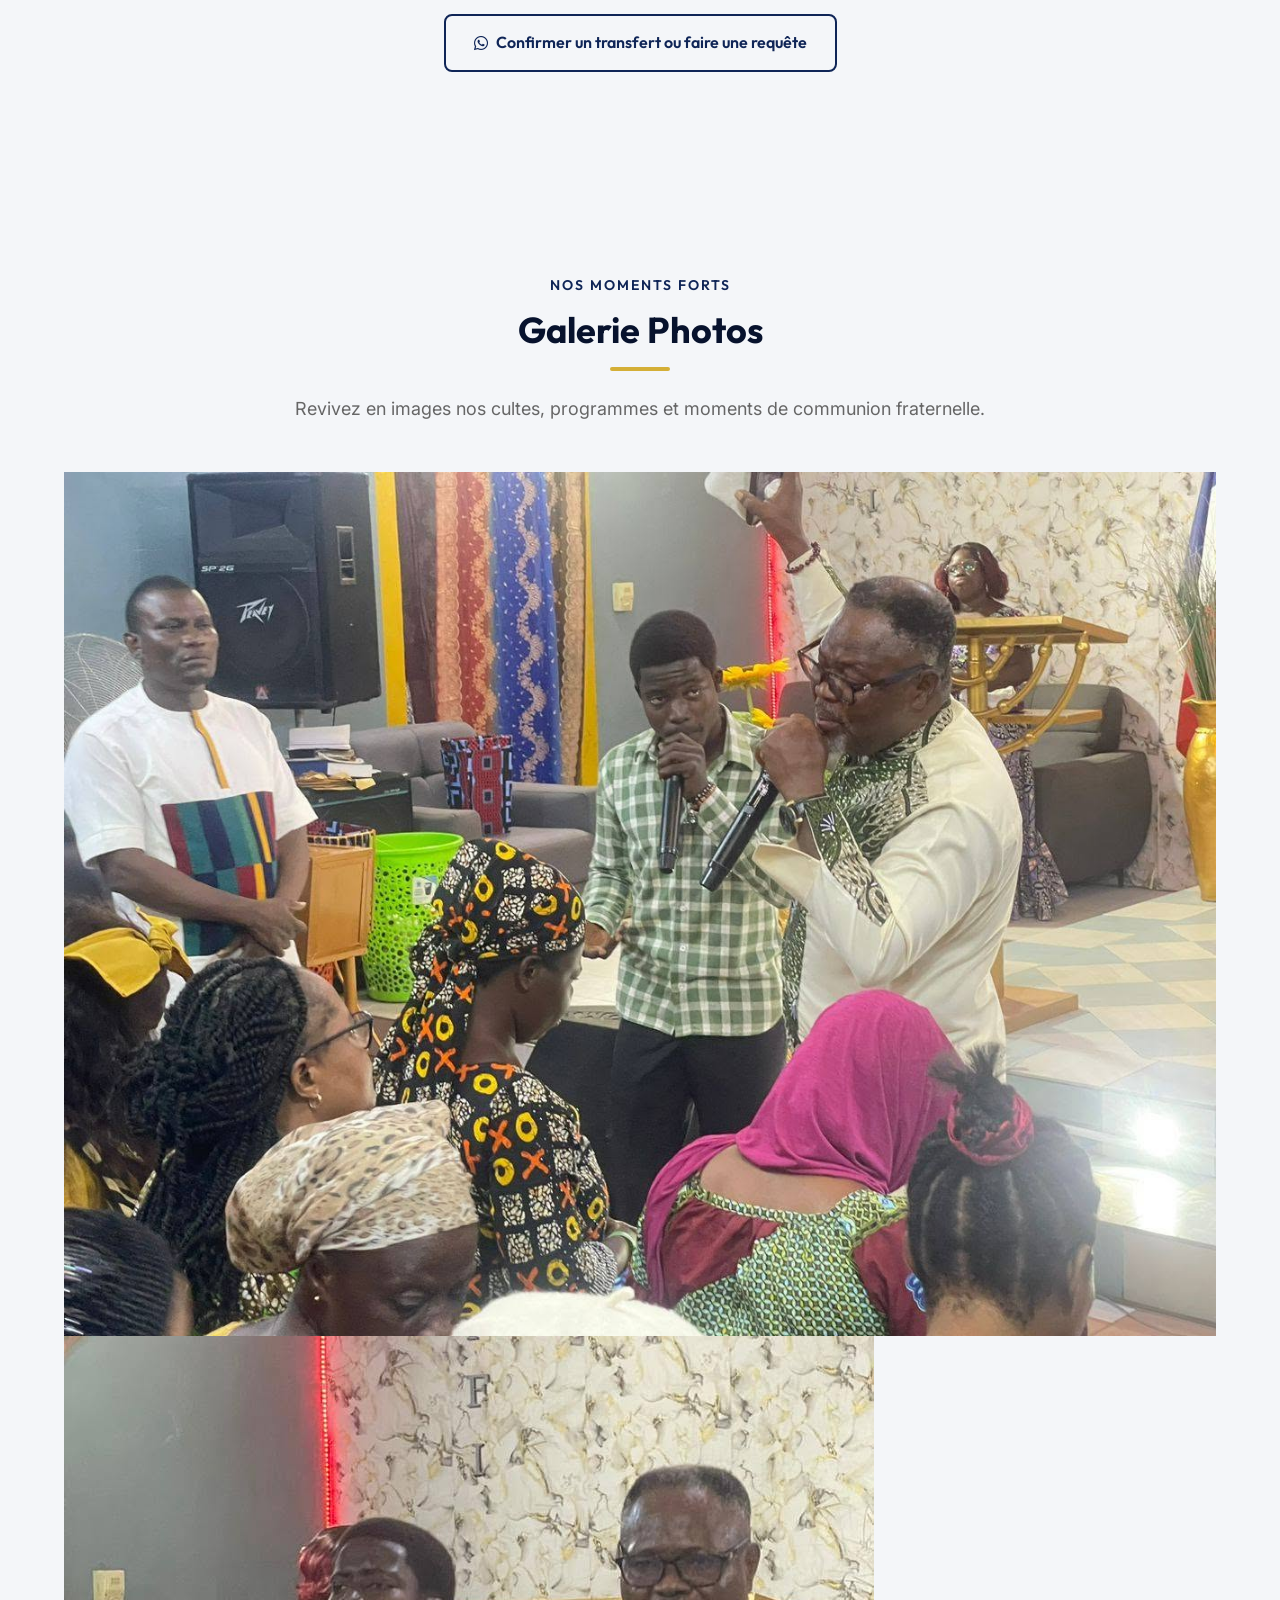
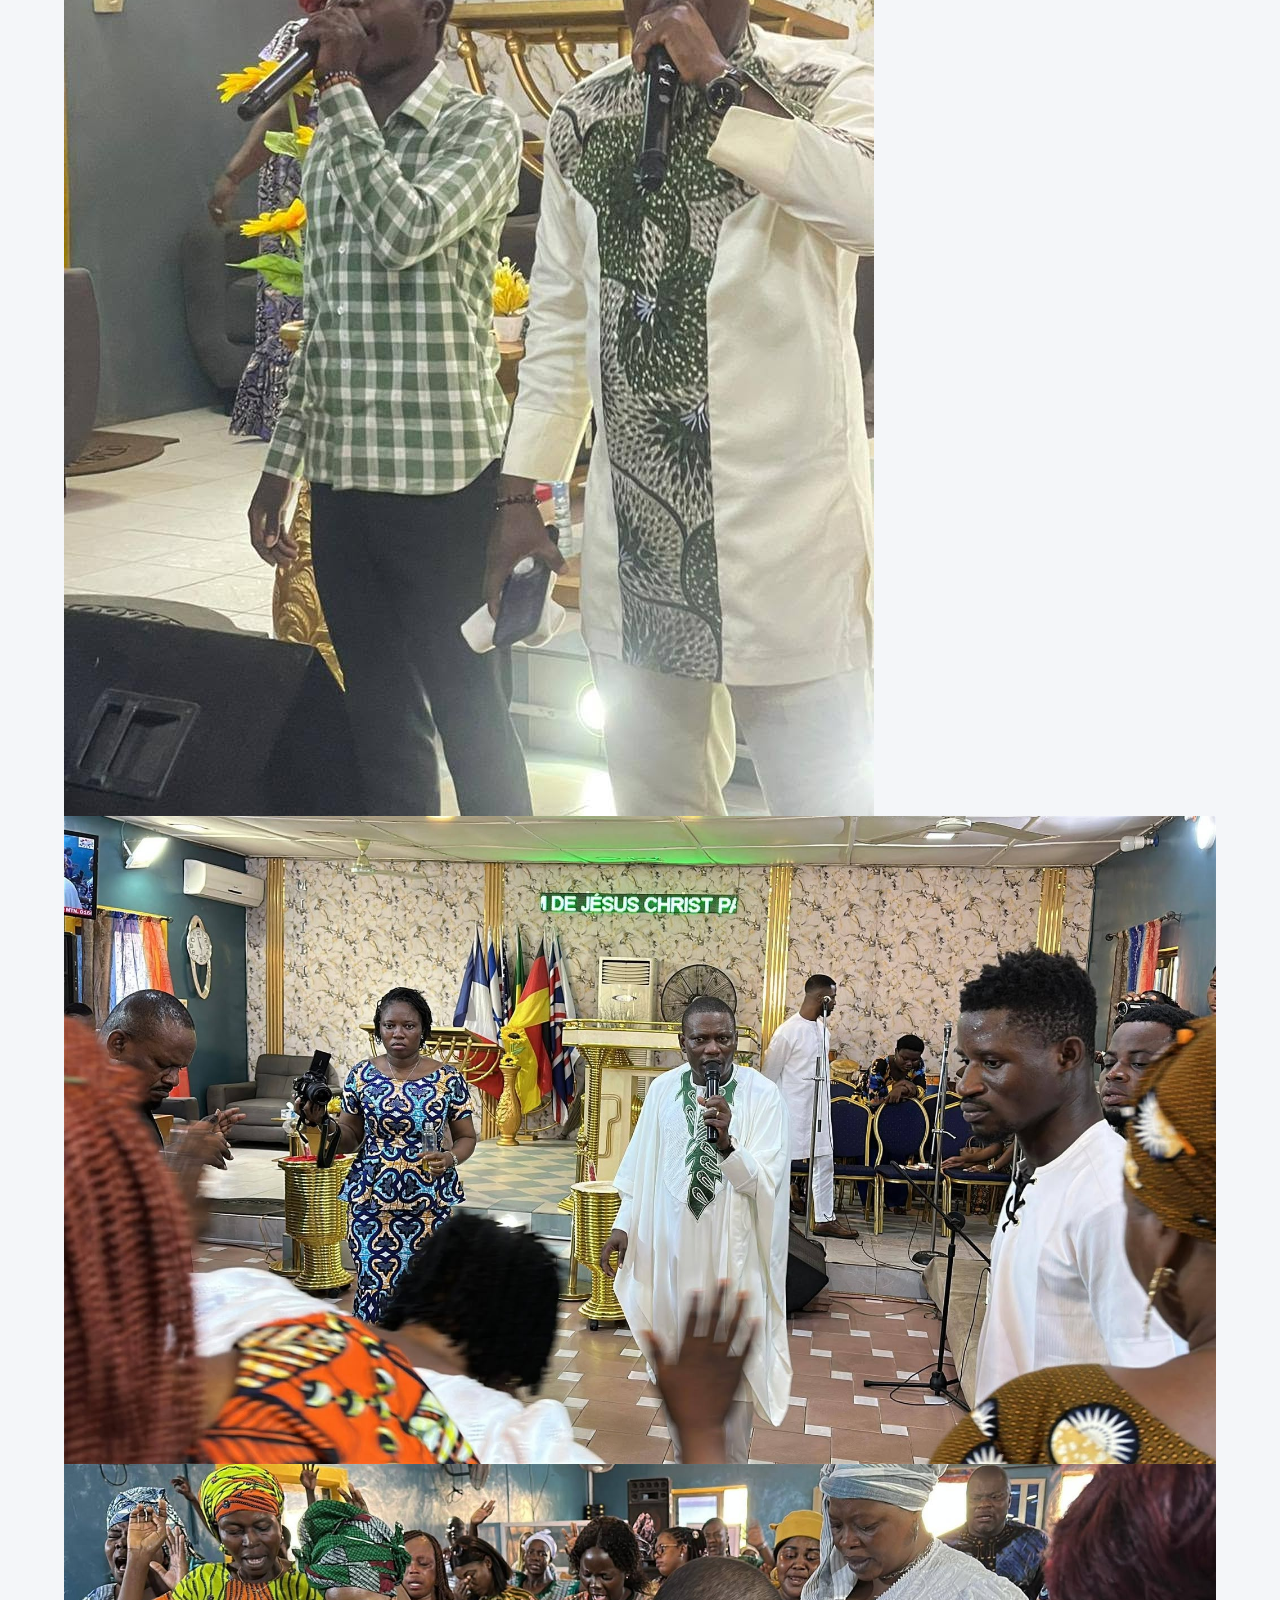
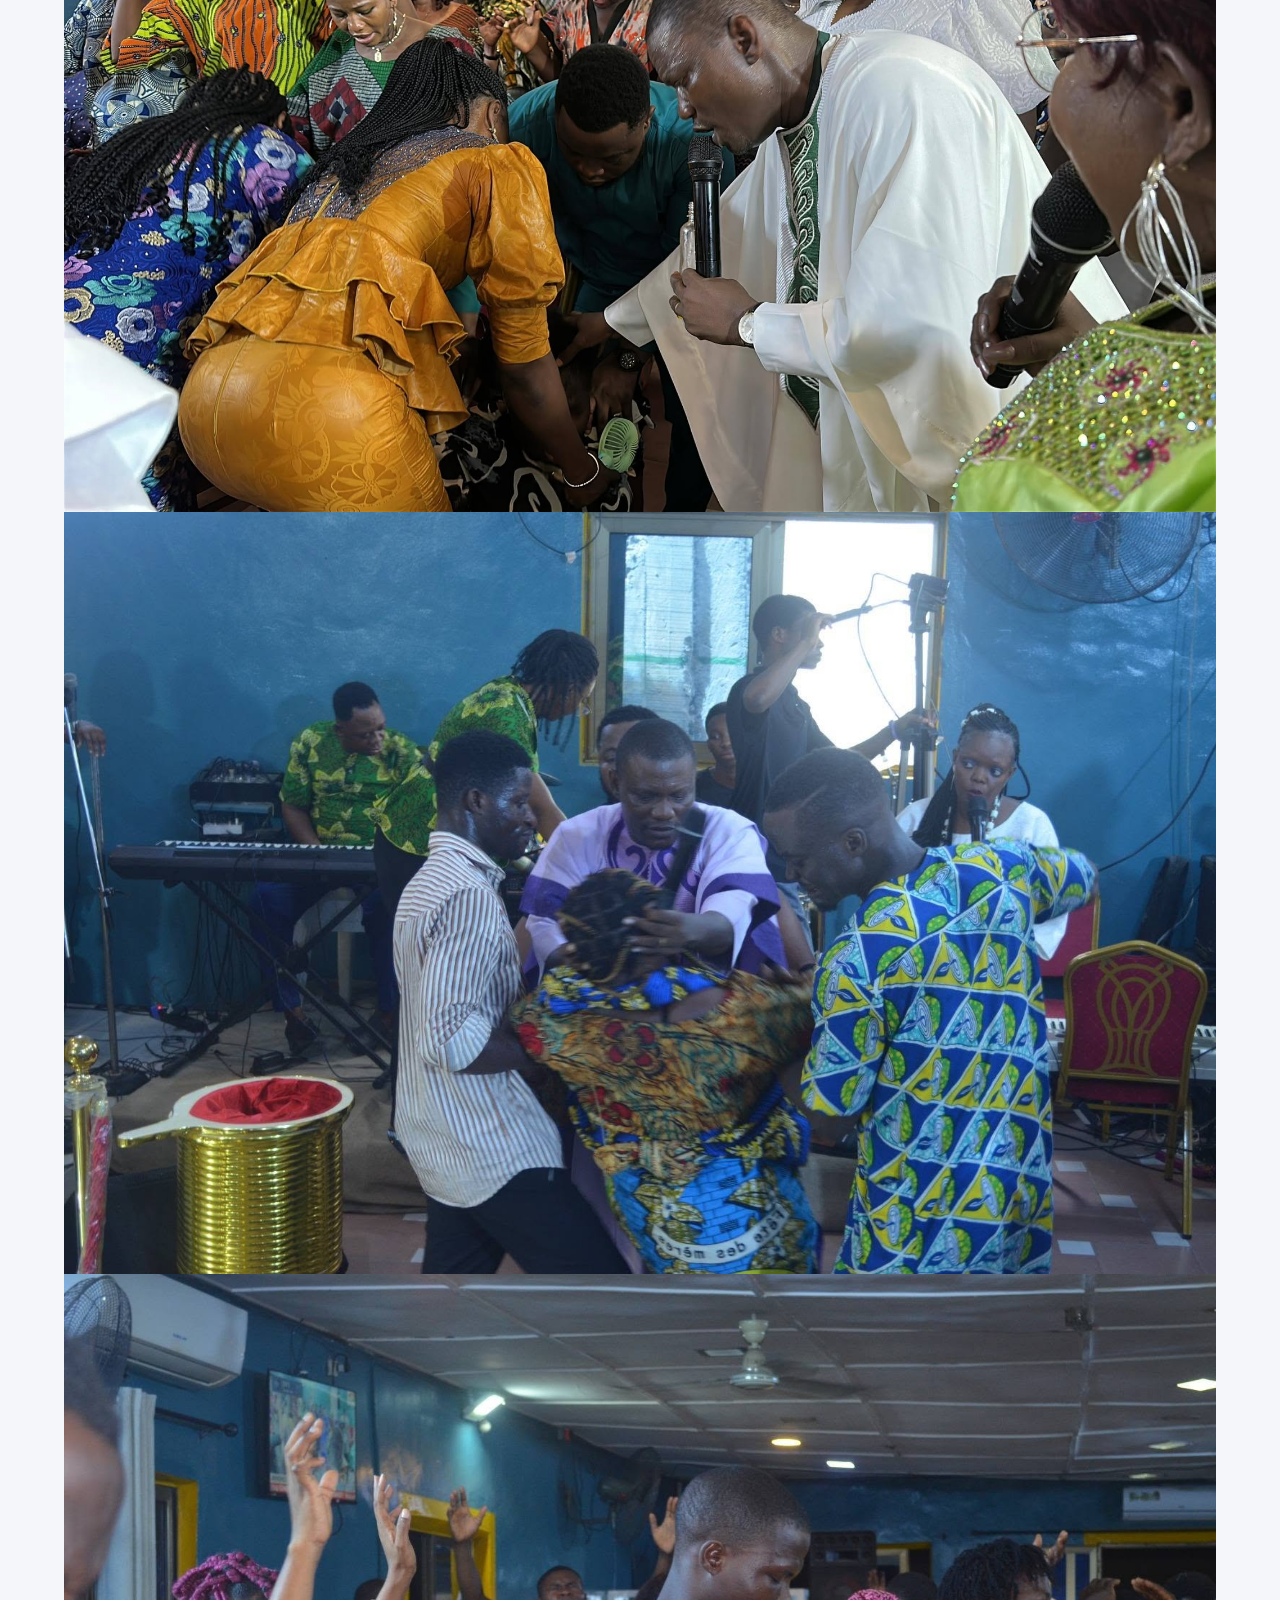
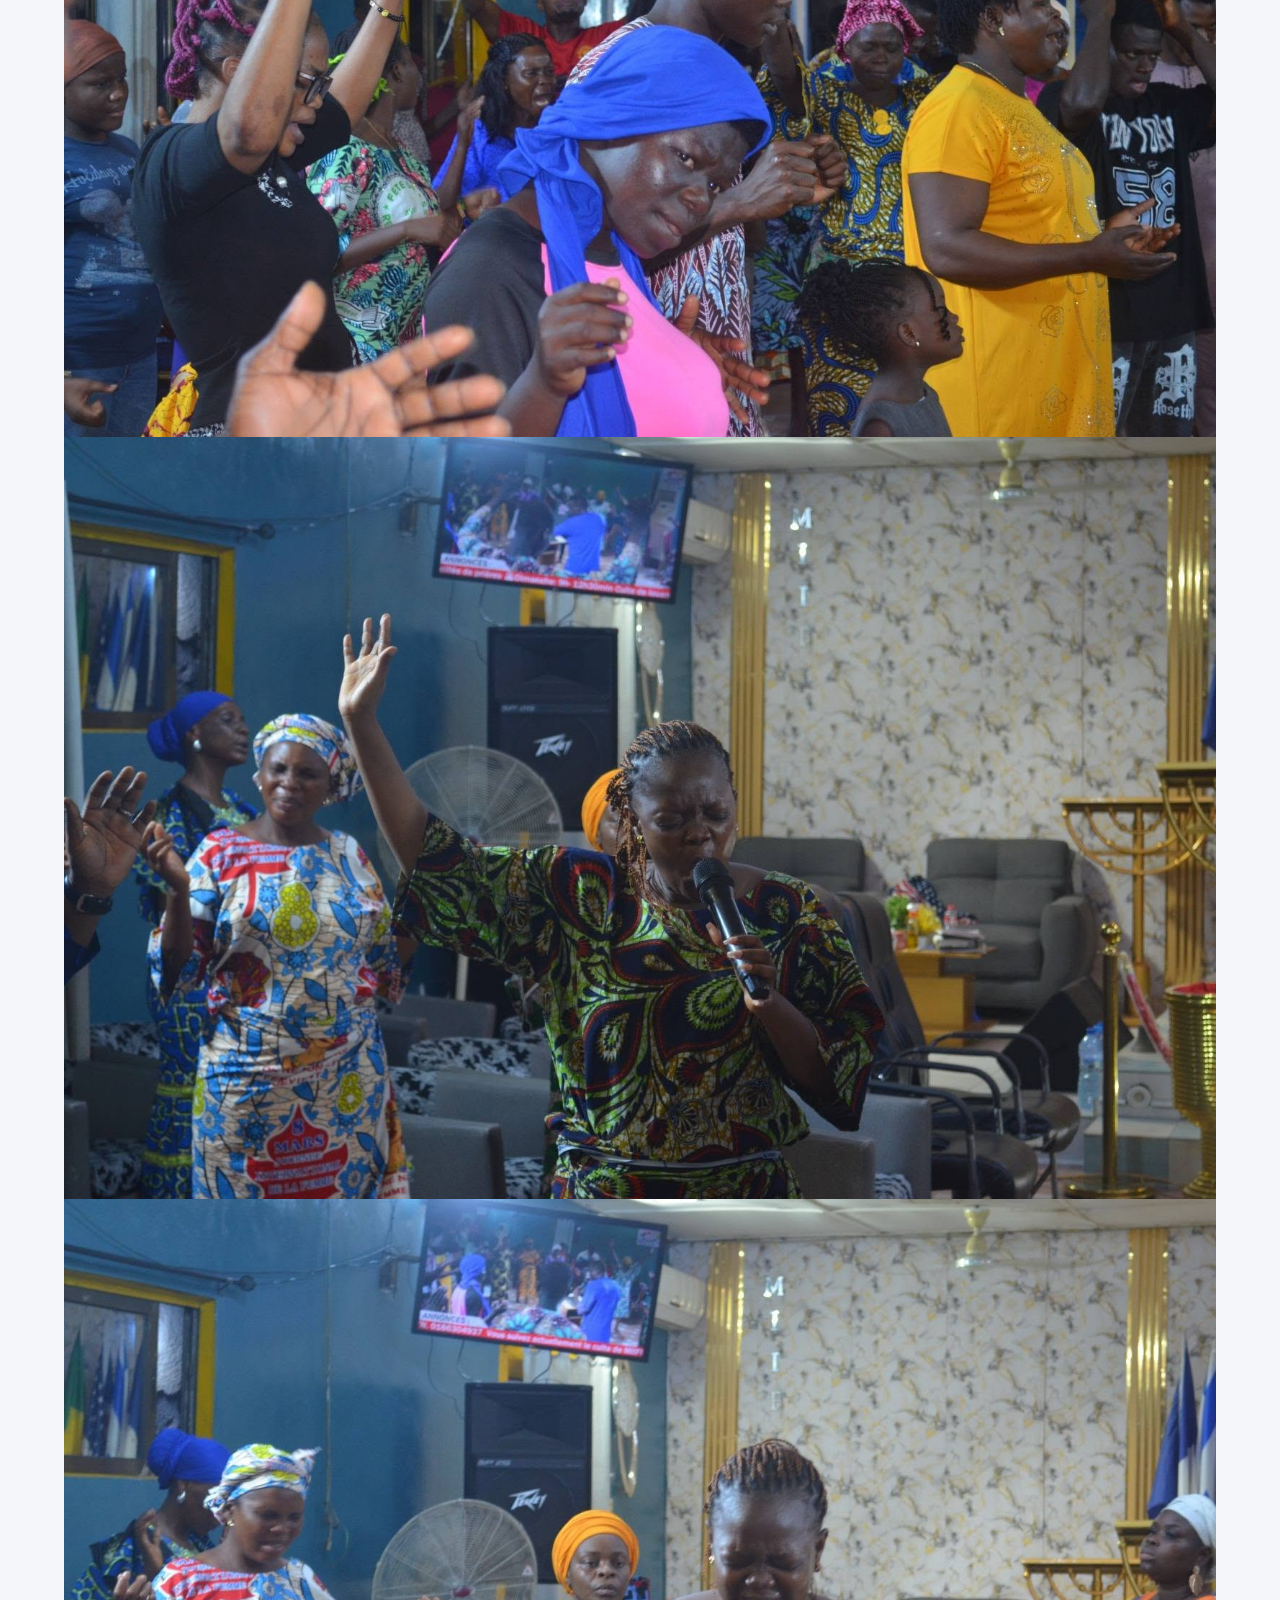
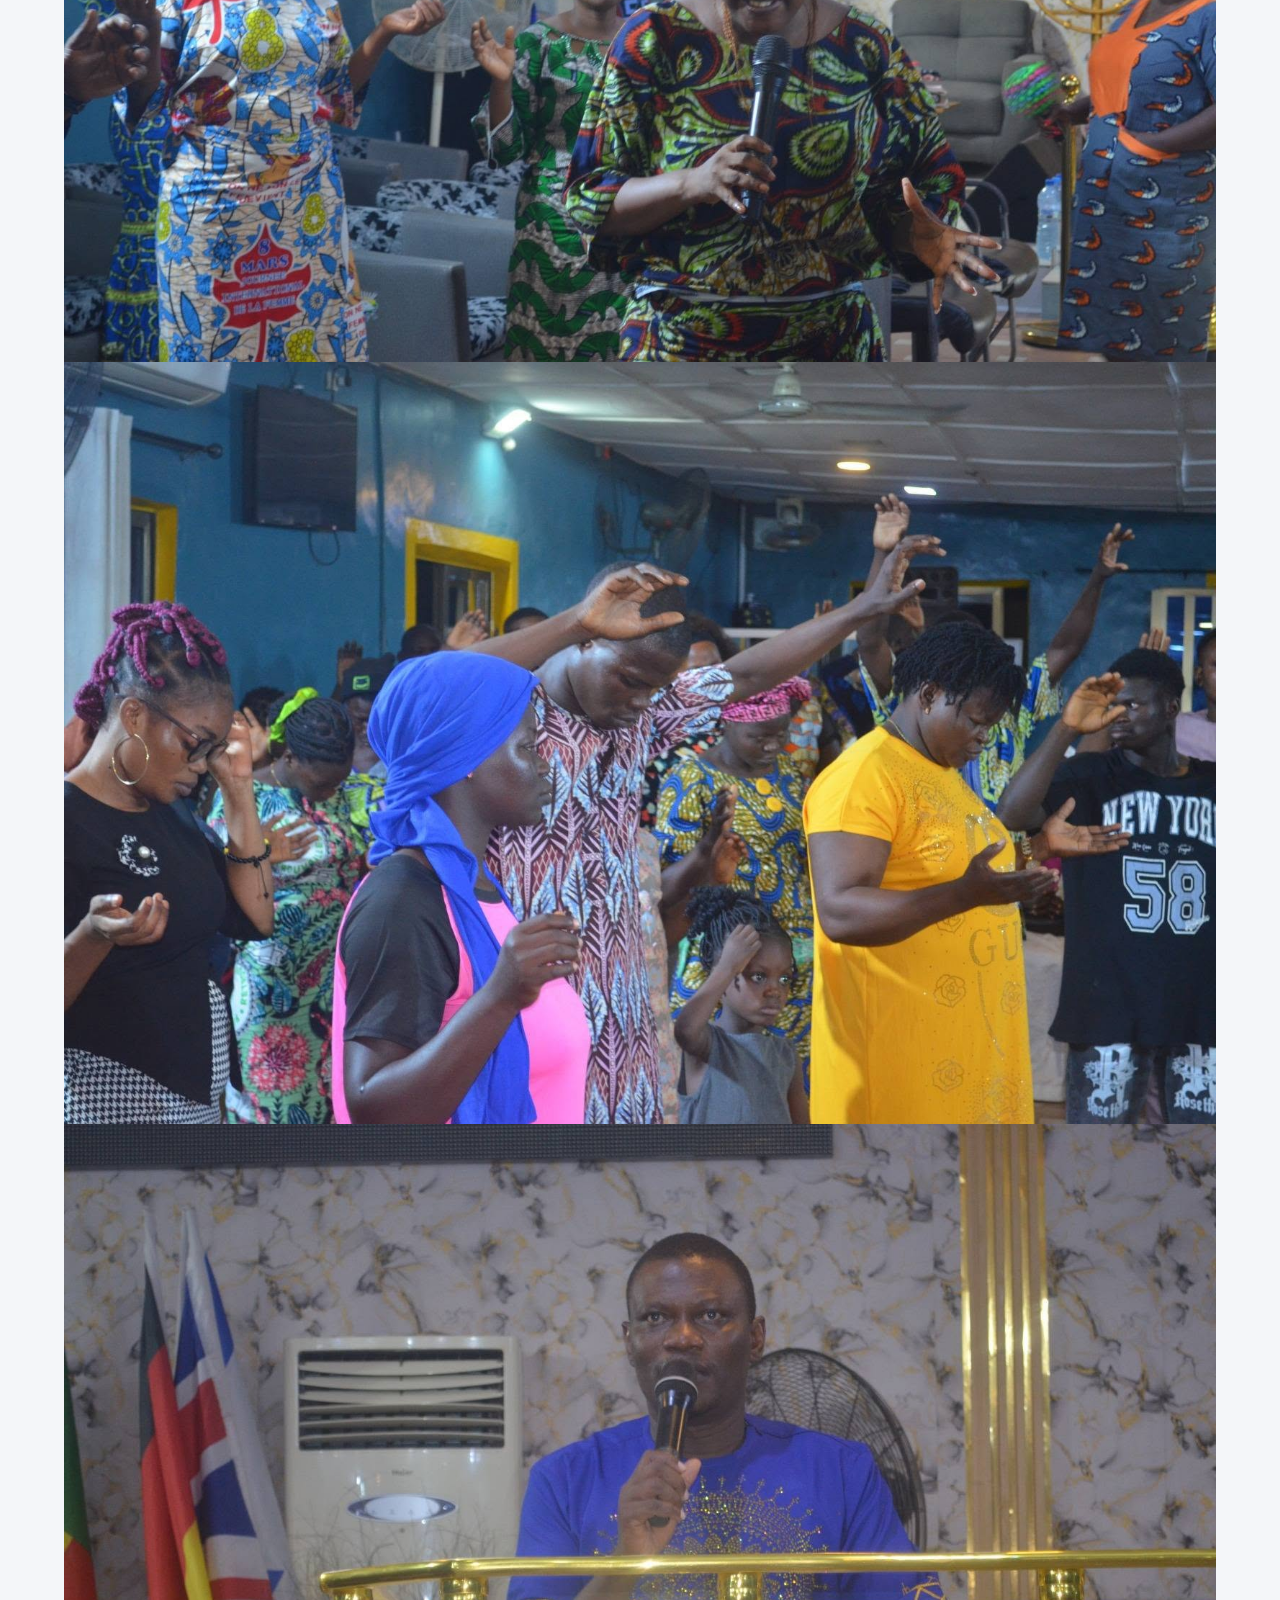
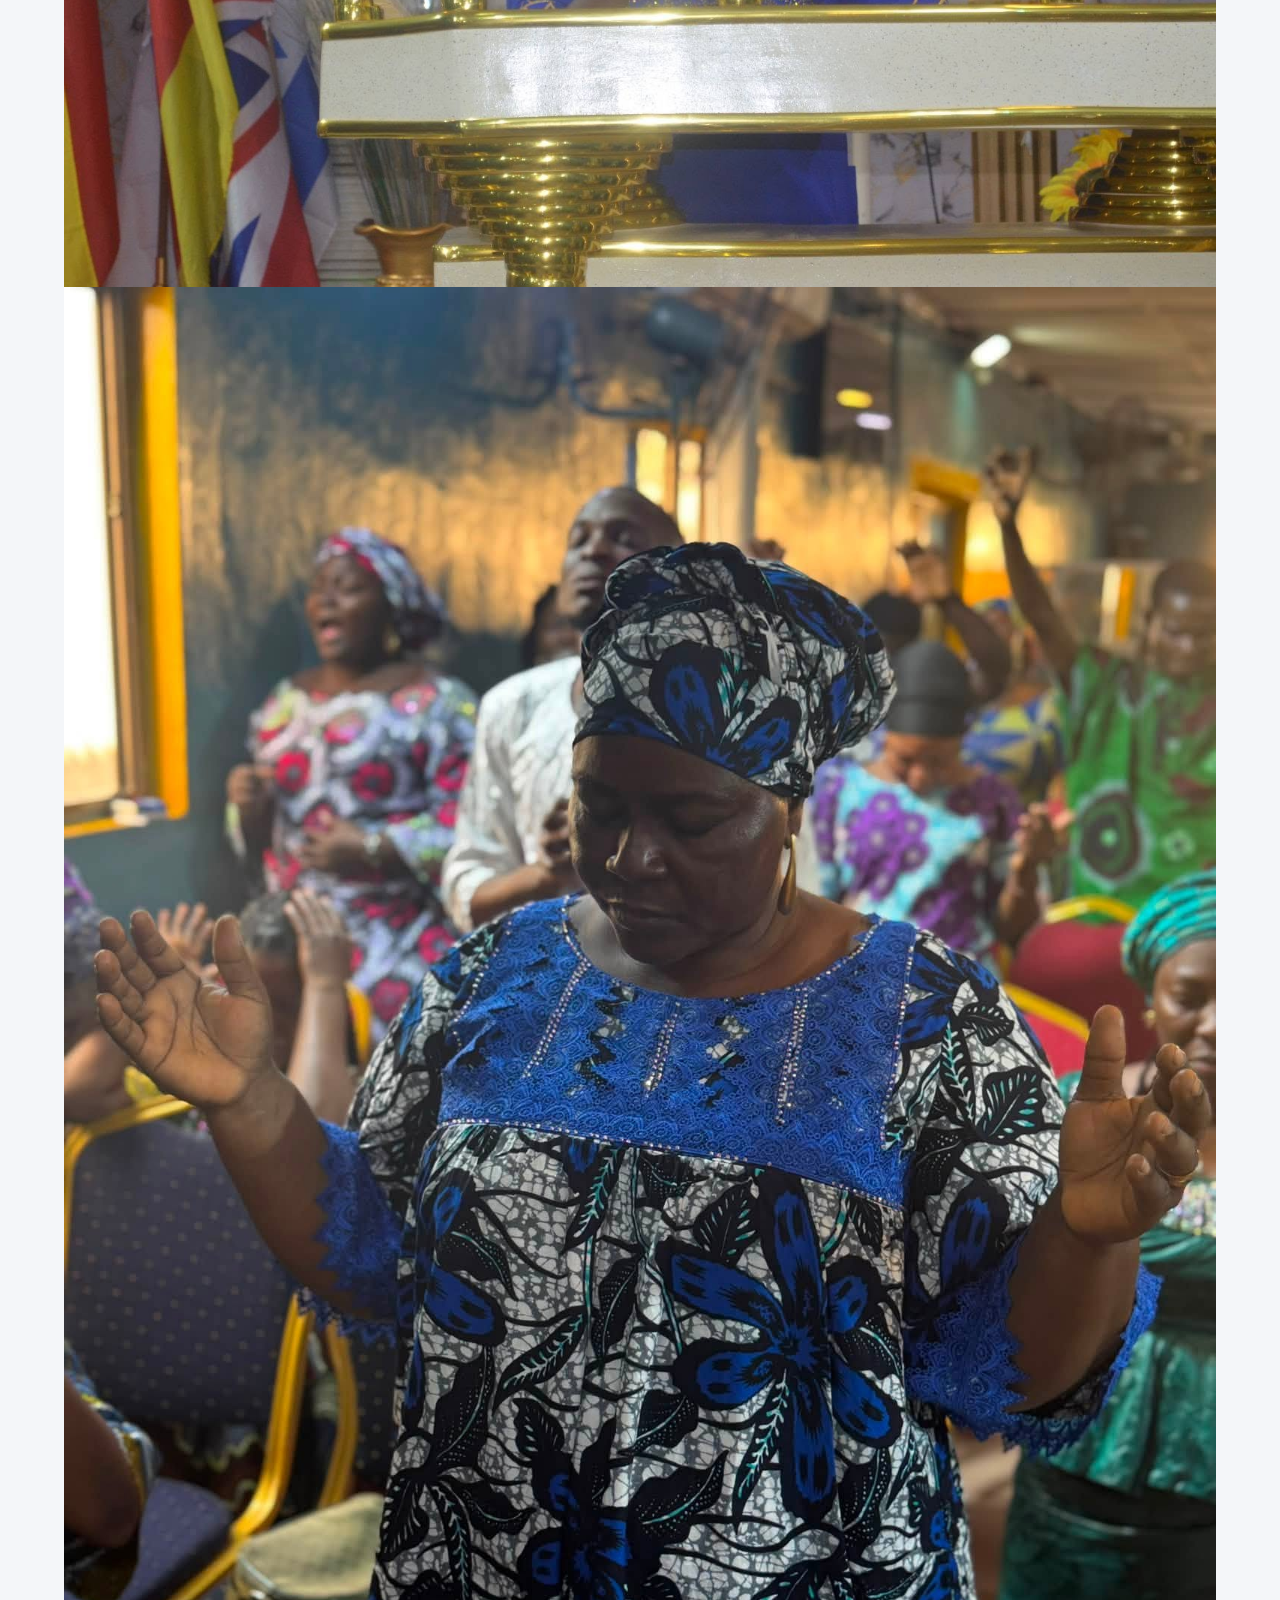
==== commit d0b66847: "Update gallery image paths in index.html" ====
--- a/index.html
+++ b/index.html
@@ -469,33 +469,33 @@
         </div>
 
         <div class="gallery-grid mt-5">
-            <div class="gallery-item reveal-up"><img src="assets/gallery/photo1.jpg" alt="Photo MIIFI 1"></div>
-            <div class="gallery-item reveal-up" data-delay="1"><img src="assets/gallery/photo2.jpg" alt="Photo MIIFI 2"></div>
-            <div class="gallery-item reveal-up" data-delay="2"><img src="assets/gallery/photo3.jpg" alt="Photo MIIFI 3"></div>
-            <div class="gallery-item reveal-up" data-delay="3"><img src="assets/gallery/photo4.jpg" alt="Photo MIIFI 4"></div>
-            <div class="gallery-item reveal-up" data-delay="4"><img src="assets/gallery/photo5.jpg" alt="Photo MIIFI 5"></div>
-            <div class="gallery-item reveal-up" data-delay="5"><img src="assets/gallery/photo6.jpg" alt="Photo MIIFI 6"></div>
-            <div class="gallery-item reveal-up" data-delay="6"><img src="assets/gallery/photo7.jpg" alt="Photo MIIFI 7"></div>
-            <div class="gallery-item reveal-up" data-delay="7"><img src="assets/gallery/photo8.jpg" alt="Photo MIIFI 8"></div>
-            <div class="gallery-item reveal-up" data-delay="8"><img src="assets/gallery/photo9.jpg" alt="Photo MIIFI 9"></div>
-            <div class="gallery-item reveal-up" data-delay="9"><img src="assets/gallery/photo10.jpg" alt="Photo MIIFI 10"></div>
-            <div class="gallery-item reveal-up" data-delay="10"><img src="assets/gallery/photo11.jpg" alt="Photo MIIFI 11"></div>
-            <div class="gallery-item reveal-up" data-delay="11"><img src="assets/gallery/photo12.jpg" alt="Photo MIIFI 12"></div>
-            <div class="gallery-item reveal-up" data-delay="12"><img src="assets/gallery/photo13.jpg" alt="Photo MIIFI 13"></div>
-            <div class="gallery-item reveal-up" data-delay="13"><img src="assets/gallery/photo14.jpg" alt="Photo MIIFI 14"></div>
-            <div class="gallery-item reveal-up" data-delay="14"><img src="assets/gallery/photo15.jpg" alt="Photo MIIFI 15"></div>
-            <div class="gallery-item reveal-up" data-delay="15"><img src="assets/gallery/photo16.jpg" alt="Photo MIIFI 16"></div>
-            <div class="gallery-item reveal-up" data-delay="16"><img src="assets/gallery/photo17.jpg" alt="Photo MIIFI 17"></div>
-            <div class="gallery-item reveal-up" data-delay="17"><img src="assets/gallery/photo18.jpg" alt="Photo MIIFI 18"></div>
-            <div class="gallery-item reveal-up" data-delay="18"><img src="assets/gallery/photo19.jpg" alt="Photo MIIFI 19"></div>
-            <div class="gallery-item reveal-up" data-delay="19"><img src="assets/gallery/photo20.jpg" alt="Photo MIIFI 20"></div>
-            <div class="gallery-item reveal-up" data-delay="20"><img src="assets/gallery/photo21.jpg" alt="Photo MIIFI 21"></div>
-            <div class="gallery-item reveal-up" data-delay="21"><img src="assets/gallery/photo22.jpg" alt="Photo MIIFI 22"></div>
-            <div class="gallery-item reveal-up" data-delay="22"><img src="assets/gallery/photo23.jpg" alt="Photo MIIFI 23"></div>
-            <div class="gallery-item reveal-up" data-delay="23"><img src="assets/gallery/photo24.jpg" alt="Photo MIIFI 24"></div>
-            <div class="gallery-item reveal-up" data-delay="24"><img src="assets/gallery/photo25.jpg" alt="Photo MIIFI 25"></div>
-            <div class="gallery-item reveal-up" data-delay="25"><img src="assets/gallery/photo26.jpg" alt="Photo MIIFI 26"></div>
-            <div class="gallery-item reveal-up" data-delay=26"><img src="assets/gallery/photo27.jpg" alt="Photo MIIFI 27"></div>
+            <div class="gallery-item reveal-up"><img src="photo1.jpg" alt="Photo MIIFI 1"></div>
+            <div class="gallery-item reveal-up" data-delay="1"><img src="photo2.jpg" alt="Photo MIIFI 2"></div>
+            <div class="gallery-item reveal-up" data-delay="2"><img src="photo3.jpg" alt="Photo MIIFI 3"></div>
+            <div class="gallery-item reveal-up" data-delay="3"><img src="photo4.jpg" alt="Photo MIIFI 4"></div>
+            <div class="gallery-item reveal-up" data-delay="4"><img src="photo5.jpg" alt="Photo MIIFI 5"></div>
+            <div class="gallery-item reveal-up" data-delay="5"><img src="photo6.jpg" alt="Photo MIIFI 6"></div>
+            <div class="gallery-item reveal-up" data-delay="6"><img src="photo7.jpg" alt="Photo MIIFI 7"></div>
+            <div class="gallery-item reveal-up" data-delay="7"><img src="photo8.jpg" alt="Photo MIIFI 8"></div>
+            <div class="gallery-item reveal-up" data-delay="8"><img src="photo9.jpg" alt="Photo MIIFI 9"></div>
+            <div class="gallery-item reveal-up" data-delay="9"><img src="photo10.jpg" alt="Photo MIIFI 10"></div>
+            <div class="gallery-item reveal-up" data-delay="10"><img src="photo11.jpg" alt="Photo MIIFI 11"></div>
+            <div class="gallery-item reveal-up" data-delay="11"><img src="photo12.jpg" alt="Photo MIIFI 12"></div>
+            <div class="gallery-item reveal-up" data-delay="12"><img src="photo13.jpg" alt="Photo MIIFI 13"></div>
+            <div class="gallery-item reveal-up" data-delay="13"><img src="photo14.jpg" alt="Photo MIIFI 14"></div>
+            <div class="gallery-item reveal-up" data-delay="14"><img src="photo15.jpg" alt="Photo MIIFI 15"></div>
+            <div class="gallery-item reveal-up" data-delay="15"><img src="photo16.jpg" alt="Photo MIIFI 16"></div>
+            <div class="gallery-item reveal-up" data-delay="16"><img src="photo17.jpg" alt="Photo MIIFI 17"></div>
+            <div class="gallery-item reveal-up" data-delay="17"><img src="photo18.jpg" alt="Photo MIIFI 18"></div>
+            <div class="gallery-item reveal-up" data-delay="18"><img src="photo19.jpg" alt="Photo MIIFI 19"></div>
+            <div class="gallery-item reveal-up" data-delay="19"><img src="photo20.jpg" alt="Photo MIIFI 20"></div>
+            <div class="gallery-item reveal-up" data-delay="20"><img src="photo21.jpg" alt="Photo MIIFI 21"></div>
+            <div class="gallery-item reveal-up" data-delay="21"><img src="photo22.jpg" alt="Photo MIIFI 22"></div>
+            <div class="gallery-item reveal-up" data-delay="22"><img src="photo23.jpg" alt="Photo MIIFI 23"></div>
+            <div class="gallery-item reveal-up" data-delay="23"><img src="photo24.jpg" alt="Photo MIIFI 24"></div>
+            <div class="gallery-item reveal-up" data-delay="24"><img src="photo25.jpg" alt="Photo MIIFI 25"></div>
+            <div class="gallery-item reveal-up" data-delay="25"><img src="photo26.jpg" alt="Photo MIIFI 26"></div>
+            <div class="gallery-item reveal-up" data-delay=26"><img src="photo27.jpg" alt="Photo MIIFI 27"></div>
         </div>
     </div>
 </section>
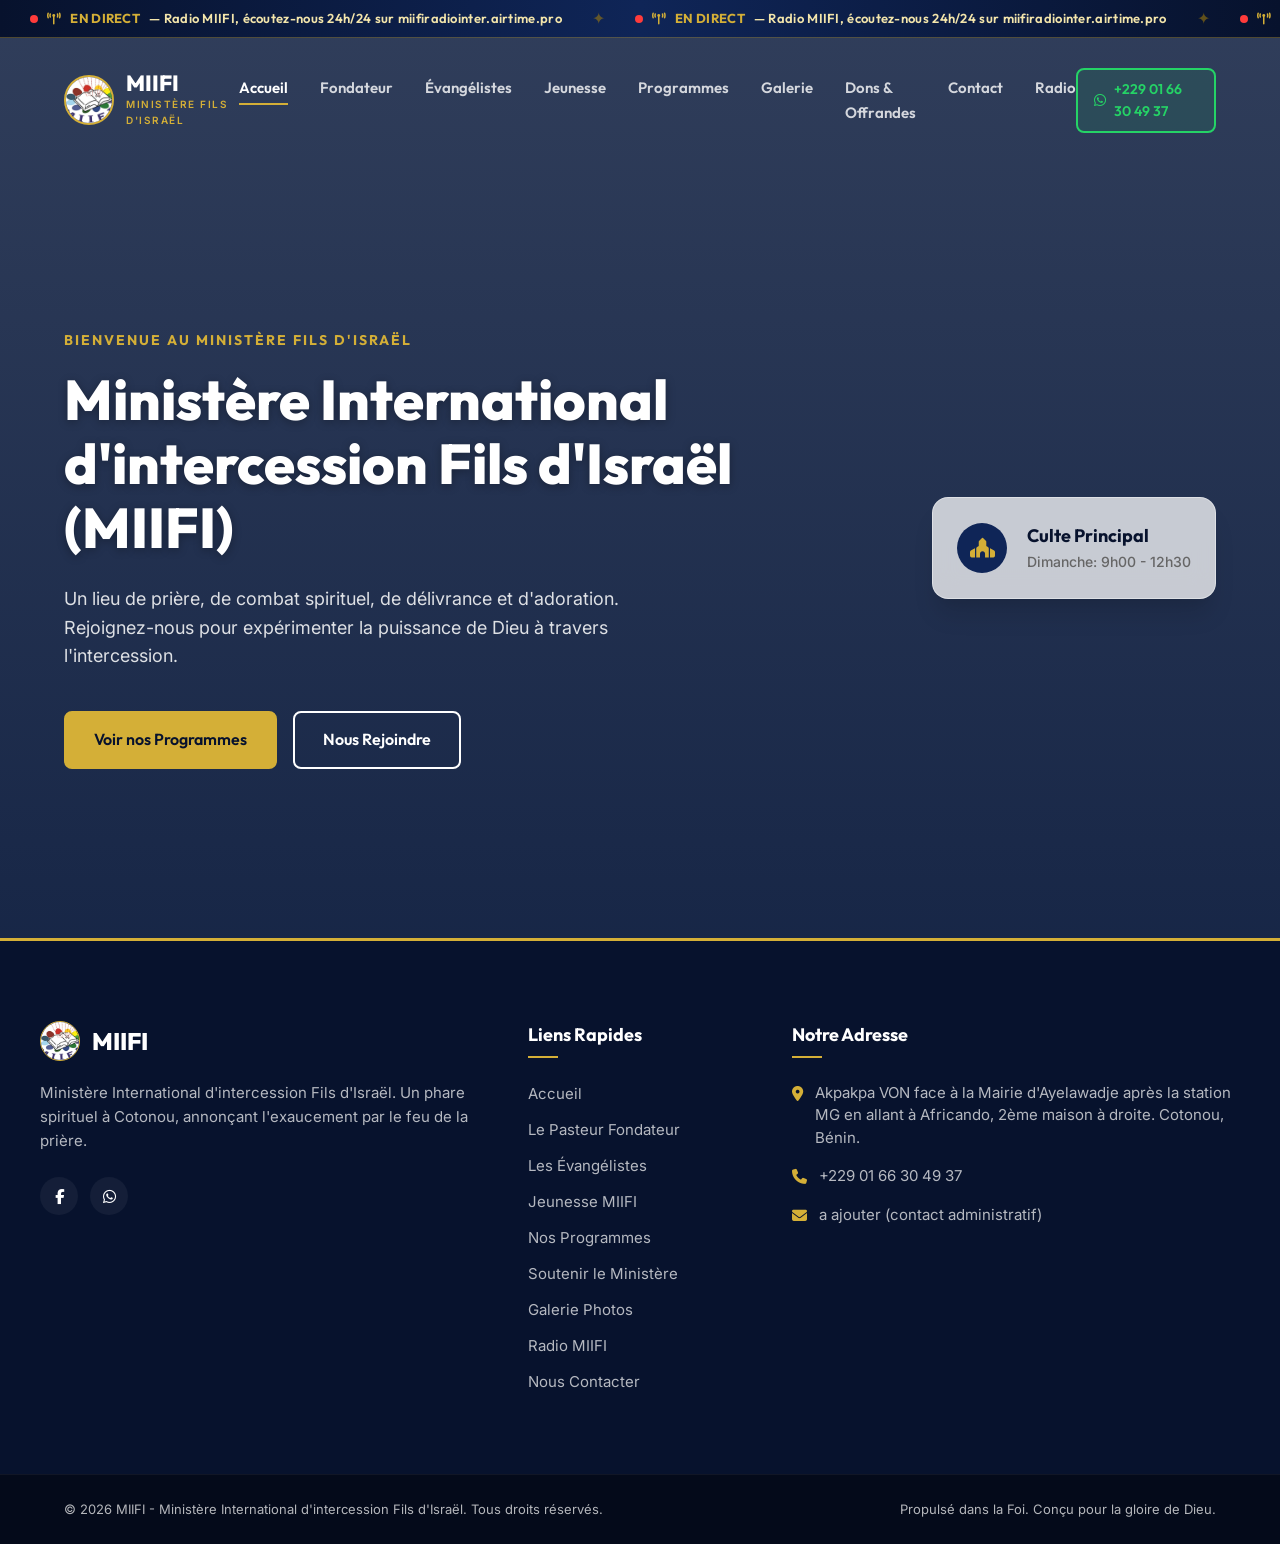
==== commit 895d268b: "Ajout du bandeau radio en direct animé" ====
--- a/index.html
+++ b/index.html
@@ -4,22 +4,43 @@
     <meta charset="UTF-8">
     <meta name="viewport" content="width=device-width, initial-scale=1.0">
     <meta name="description" content="Site officiel du Ministère International d'intercession Fils d'Israël (MIIFI) à Cotonou, dirigé par le Pasteur Fondateur Constantin KPOGBA. Découvrez nos programmes, notre jeunesse, et nos cultes.">
-    <title>MIIFI - Ministère International d'intercession Fils d'Israël</title>
+    <title>MIIFI - Accueil | Ministère International d'intercession Fils d'Israël</title>
     <!-- Google Fonts -->
     <link rel="preconnect" href="https://fonts.googleapis.com">
     <link rel="preconnect" href="https://fonts.gstatic.com" crossorigin>
     <link href="https://fonts.googleapis.com/css2?family=Inter:wght@300;400;500;600;700&family=Outfit:wght@400;500;600;700;800&display=swap" rel="stylesheet">
     <!-- FontAwesome for Icons -->
     <link rel="stylesheet" href="https://cdnjs.cloudflare.com/ajax/libs/font-awesome/6.4.0/css/all.min.css">
-    <!-- Custom CSS -->
-    <link rel="stylesheet" href="style.css">
+    <!-- Styles communs -->
+    <link rel="stylesheet" href="common.css">
+    <!-- Style propre a cette page -->
+    <link rel="stylesheet" href="css/home.css">
 </head>
 <body>
-
+    <div class="radio-marquee">
+        <a href="https://miifiradiointer.airtime.pro/" target="_blank" rel="noopener" class="marquee-track" aria-label="Ecouter Radio MIIFI en direct">
+            <span class="marquee-group">
+                <span class="marquee-item"><span class="live-dot"></span><i class="fa-solid fa-tower-broadcast"></i> <strong>EN DIRECT</strong> — Radio MIIFI, écoutez-nous 24h/24 sur miifiradiointer.airtime.pro</span>
+                <span class="marquee-sep">✦</span>
+                <span class="marquee-item"><span class="live-dot"></span><i class="fa-solid fa-tower-broadcast"></i> <strong>EN DIRECT</strong> — Radio MIIFI, écoutez-nous 24h/24 sur miifiradiointer.airtime.pro</span>
+                <span class="marquee-sep">✦</span>
+                <span class="marquee-item"><span class="live-dot"></span><i class="fa-solid fa-tower-broadcast"></i> <strong>EN DIRECT</strong> — Radio MIIFI, écoutez-nous 24h/24 sur miifiradiointer.airtime.pro</span>
+                <span class="marquee-sep">✦</span>
+            </span>
+            <span class="marquee-group" aria-hidden="true">
+                <span class="marquee-item"><span class="live-dot"></span><i class="fa-solid fa-tower-broadcast"></i> <strong>EN DIRECT</strong> — Radio MIIFI, écoutez-nous 24h/24 sur miifiradiointer.airtime.pro</span>
+                <span class="marquee-sep">✦</span>
+                <span class="marquee-item"><span class="live-dot"></span><i class="fa-solid fa-tower-broadcast"></i> <strong>EN DIRECT</strong> — Radio MIIFI, écoutez-nous 24h/24 sur miifiradiointer.airtime.pro</span>
+                <span class="marquee-sep">✦</span>
+                <span class="marquee-item"><span class="live-dot"></span><i class="fa-solid fa-tower-broadcast"></i> <strong>EN DIRECT</strong> — Radio MIIFI, écoutez-nous 24h/24 sur miifiradiointer.airtime.pro</span>
+                <span class="marquee-sep">✦</span>
+            </span>
+        </a>
+    </div>
     <!-- Header / Navigation -->
     <header class="main-header" id="header">
         <div class="container header-container">
-            <a href="#home" class="logo-area">
+            <a href="index.html" class="logo-area">
                 <img src="logo.jpg" alt="MIIFI Logo" class="logo-img" id="church-logo">
                 <div class="logo-text">
                     <span class="logo-title">MIIFI</span>
@@ -30,14 +51,15 @@
             <!-- Desktop Navigation -->
             <nav class="nav-menu" id="nav-menu">
                 <ul>
-                    <li><a href="#home" class="nav-link active">Accueil</a></li>
-                    <li><a href="#founder" class="nav-link">Fondateur</a></li>
-                    <li><a href="#evangelists" class="nav-link">Évangélistes</a></li>
-                    <li><a href="#youth" class="nav-link">Jeunesse</a></li>
-                    <li><a href="#programs" class="nav-link">Programmes</a></li>
-                    <li><a href="#donations" class="nav-link">Dons & Offrandes</a></li>
-                    <li><a href="#contact" class="nav-link">Contact</a></li>
-                    <li><a href="#radio" class="nav-link">Radio</a></li>
+                    <li><a href="index.html" class="nav-link active">Accueil</a></li>
+                    <li><a href="fondateur.html" class="nav-link">Fondateur</a></li>
+                    <li><a href="evangelistes.html" class="nav-link">Évangélistes</a></li>
+                    <li><a href="jeunesse.html" class="nav-link">Jeunesse</a></li>
+                    <li><a href="programmes.html" class="nav-link">Programmes</a></li>
+                    <li><a href="galerie.html" class="nav-link">Galerie</a></li>
+                    <li><a href="dons.html" class="nav-link">Dons & Offrandes</a></li>
+                    <li><a href="contact.html" class="nav-link">Contact</a></li>
+                    <li><a href="radio.html" class="nav-link">Radio</a></li>
                 </ul>
             </nav>
 
@@ -59,14 +81,15 @@
             <i class="fa-solid fa-xmark"></i>
         </button>
         <ul>
-            <li><a href="#home" class="mobile-link">Accueil</a></li>
-            <li><a href="#founder" class="mobile-link">Fondateur</a></li>
-            <li><a href="#evangelists" class="mobile-link">Évangélistes</a></li>
-            <li><a href="#youth" class="mobile-link">Jeunesse</a></li>
-            <li><a href="#programs" class="mobile-link">Programmes</a></li>
-            <li><a href="#donations" class="mobile-link">Dons & Offrandes</a></li>
-            <li><a href="#contact" class="mobile-link">Contact</a></li>
-            <li><a href="#radio" class="mobile-link">Radio</a></li>
+            <li><a href="index.html" class="mobile-link active">Accueil</a></li>
+            <li><a href="fondateur.html" class="mobile-link">Fondateur</a></li>
+            <li><a href="evangelistes.html" class="mobile-link">Évangélistes</a></li>
+            <li><a href="jeunesse.html" class="mobile-link">Jeunesse</a></li>
+            <li><a href="programmes.html" class="mobile-link">Programmes</a></li>
+            <li><a href="galerie.html" class="mobile-link">Galerie</a></li>
+            <li><a href="dons.html" class="mobile-link">Dons & Offrandes</a></li>
+            <li><a href="contact.html" class="mobile-link">Contact</a></li>
+            <li><a href="radio.html" class="mobile-link">Radio</a></li>
         </ul>
         <div class="mobile-socials">
             <a href="https://www.facebook.com/profile.php?id=100086230265988" target="_blank" class="social-icon"><i class="fab fa-facebook-f"></i></a>
@@ -82,8 +105,8 @@
                 <h1 class="hero-title animate-slide-up" id="main-hero-title">Ministère International d'intercession Fils d'Israël (MIIFI)</h1>
                 <p class="hero-lead animate-slide-up-delayed">Un lieu de prière, de combat spirituel, de délivrance et d'adoration. Rejoignez-nous pour expérimenter la puissance de Dieu à travers l'intercession.</p>
                 <div class="hero-actions animate-slide-up-more">
-                    <a href="#programs" class="btn btn-primary" id="hero-programs-btn">Voir nos Programmes</a>
-                    <a href="#contact" class="btn btn-outline" id="hero-contact-btn">Nous Rejoindre</a>
+                    <a href="programmes.html" class="btn btn-primary" id="hero-programs-btn">Voir nos Programmes</a>
+                    <a href="contact.html" class="btn btn-outline" id="hero-contact-btn">Nous Rejoindre</a>
                 </div>
             </div>
             <div class="hero-badge-card animate-scale-in">
@@ -91,489 +114,6 @@
                 <div class="badge-text">
                     <h4>Culte Principal</h4>
                     <p>Dimanche: 9h00 - 12h30</p>
-                </div>
-            </div>
-        </div>
-    </section>
-
-    <!-- Pastor Section (Word from the Founder) -->
-    <section class="section founder-section" id="founder">
-        <div class="container">
-            <div class="grid grid-2">
-                <div class="image-wrapper reveal-left">
-                    <img src="assets/pastor.png" alt="Pasteur Constantin KPOGBA" class="founder-img" id="founder-photo">
-                    <div class="image-backdrop"></div>
-                    <div class="founder-card-label">
-                        <h4>Pasteur Constantin KPOGBA</h4>
-                        <p>Pasteur Fondateur du MIIFI</p>
-                    </div>
-                </div>
-                <div class="content-wrapper reveal-right">
-                    <span class="section-subtitle">Le Pasteur Fondateur</span>
-                    <h2 class="section-title">Message du Pasteur Constantin KPOGBA</h2>
-                    <p class="paragraph">
-                        "Bien-aimés dans le Seigneur, c'est une joie immense de vous accueillir sur la plateforme numérique du Ministère International d'intercession Fils d'Israël (MIIFI). Notre appel est de dresser un autel d'intercession pour briser les jougs, proclamer la délivrance des captifs et préparer un peuple saint pour le retour de Christ."
-                    </p>
-                    <p class="paragraph">
-                        Que vous cherchiez un refuge spirituel, un soutien dans la prière ou un enseignement biblique solide pour affermir votre foi, sachez que les portes de notre ministère vous sont grandement ouvertes. Nous croyons en un Dieu vivant qui répond par le feu de l'exaucement.
-                    </p>
-                    <div class="founder-contact-box">
-                        <div class="contact-box-info">
-                            <h5>Prendre rendez-vous avec le Pasteur</h5>
-                            <p><i class="fa-regular fa-clock"></i> Tous les Vendredis de 14h00 à 17h00</p>
-                        </div>
-                        <a href="https://wa.me/22966304937" target="_blank" class="btn btn-whatsapp" id="pastor-whatsapp-btn">
-                            <i class="fab fa-whatsapp"></i> Contacter le Pasteur
-                        </a>
-                    </div>
-                </div>
-            </div>
-        </div>
-    </section>
-
-    <!-- Evangelists Section -->
-    <section class="section bg-light evangelists-section" id="evangelists">
-        <div class="container">
-            <div class="section-header text-center">
-                <span class="section-subtitle">Nos Ouvriers dans la Moisson</span>
-                <h2 class="section-title">Le Corps des Évangélistes</h2>
-                <div class="title-bar mx-auto"></div>
-                <p class="section-desc">Des hommes et des femmes engagés pour la propagation de l'Évangile de Jésus-Christ et le salut des âmes.</p>
-            </div>
-            
-            <div class="grid grid-2 align-center">
-                <div class="reveal-left">
-                    <img src="assets/evangelists.png" alt="MIIFI Evangelists Team" class="img-responsive rounded shadow" id="evangelists-team-photo">
-                </div>
-                <div class="reveal-right">
-                    <h3 class="subsection-title">Ministère et Évangélisation</h3>
-                    <p class="paragraph">Nos évangélistes parcourent les quartiers, organisent des campagnes d'évangélisation et soutiennent les nouveaux convertis dans leur marche chrétienne. Ils sont à votre disposition pour le suivi spirituel et le partage de la Parole.</p>
-                    
-                    <div class="evangelists-list" id="evangelists-list">
-                        <!-- List of Evangelists -->
-                        <div class="evangelist-card">
-                            <div class="ev-avatar"><i class="fa-solid fa-user-tie"></i></div>
-                            <div class="ev-details">
-                                <h4>Évangéliste [Nom à ajouter]</h4>
-                                <p class="ev-role">Évangélisation & Suivi</p>
-                                <a href="tel:+22966304937" class="ev-contact"><i class="fa-solid fa-phone"></i> +229 01 66 30 49 37</a>
-                            </div>
-                        </div>
-                        <div class="evangelist-card">
-                            <div class="ev-avatar"><i class="fa-solid fa-user-tie"></i></div>
-                            <div class="ev-details">
-                                <h4>Évangéliste [Nom à ajouter]</h4>
-                                <p class="ev-role">Implantation & Intercession</p>
-                                <a href="tel:+22966304937" class="ev-contact"><i class="fa-solid fa-phone"></i> +229 01 66 30 49 37</a>
-                            </div>
-                        </div>
-                    </div>
-                    <div class="mt-4">
-                        <a href="#contact" class="btn btn-primary-light">Rejoindre l'équipe d'évangélisation</a>
-                    </div>
-                </div>
-            </div>
-        </div>
-    </section>
-
-    <!-- Youth Section -->
-    <section class="section youth-section" id="youth" style="background-image: linear-gradient(rgba(11, 27, 61, 0.9), rgba(11, 27, 61, 0.92)), url('assets/youth_leaders.png'); background-attachment: fixed; background-size: cover; background-position: center;">
-        <div class="container">
-            <div class="section-header text-center">
-                <span class="section-subtitle color-gold">La Force de Demain</span>
-                <h2 class="section-title text-white">Jeunesse de MIIFI</h2>
-                <div class="title-bar bg-gold mx-auto"></div>
-            </div>
-
-            <!-- Youth Slogan Billboard -->
-            <div class="slogan-billboard reveal-up">
-                <div class="slogan-icon"><i class="fa-solid fa-quote-left"></i></div>
-                <div class="slogan-slides">
-                    <p class="slogan-item slogan-active">Jeunesse de MIIFI : Gloire et Succès !</p>
-                    <p class="slogan-item">Jeunesse de MIIFI : Gloire et Succès !</p>
-                    <p class="slogan-item text-gold">Jeunesse de MIIFI : Gloire et Succès, exemple pour ma génération !</p>
-                </div>
-                <div class="slogan-bullets">
-                    <span class="bullet active" data-index="0"></span>
-                    <span class="bullet" data-index="1"></span>
-                    <span class="bullet" data-index="2"></span>
-                </div>
-            </div>
-
-            <div class="grid grid-2 mt-5">
-                <div class="reveal-left text-white">
-                    <h3 class="subsection-title text-white">Notre Vision pour la Jeunesse</h3>
-                    <p class="paragraph">La Jeunesse du MIIFI est un rassemblement dynamique de jeunes chrétiens désireux de vivre une vie consacrée, de manifester leurs talents et de devenir des modèles dans la société. À travers des partages, des enseignements adaptés et des activités de communion fraternelle, nous formons une génération forte et victorieuse.</p>
-                    <ul class="bullet-list-gold">
-                        <li><i class="fa-solid fa-check"></i> Consolidation de la foi chrétienne face aux défis modernes</li>
-                        <li><i class="fa-solid fa-check"></i> Ateliers de leadership et développement personnel</li>
-                        <li><i class="fa-solid fa-check"></i> Moments d'impact, de louange et d'évangélisation des jeunes</li>
-                    </ul>
-                </div>
-
-                <div class="reveal-right">
-                    <div class="youth-leader-card">
-                        <div class="leader-image-container">
-                            <img src="assets/youth_leaders.png" alt="Présidence des jeunes MIIFI" class="leader-img" id="youth-leader-photo">
-                            <div class="leader-overlay">
-                                <div class="leader-meta">
-                                    <h4>Président de la Jeunesse</h4>
-                                    <p>Présidence & Bureau MIIFI Jeunesse</p>
-                                </div>
-                            </div>
-                        </div>
-                        <div class="leader-details">
-                            <h4>[Nom du Président à ajouter]</h4>
-                            <p class="leader-role">Président de la Jeunesse MIIFI</p>
-                            <div class="leader-actions">
-                                <a href="https://wa.me/2290166304937" target="_blank" class="btn btn-whatsapp btn-sm" id="youth-president-wa-btn">
-                                    <i class="fab fa-whatsapp"></i> Contacter le Bureau des Jeunes
-                                </a>
-                            </div>
-                        </div>
-                    </div>
-                </div>
-            </div>
-        </div>
-    </section>
-
-    <!-- Programs Section -->
-    <section class="section programs-section" id="programs">
-        <div class="container">
-            <div class="section-header text-center">
-                <span class="section-subtitle">Nos Rendez-vous avec Dieu</span>
-                <h2 class="section-title">Calendrier des Programmes</h2>
-                <div class="title-bar mx-auto"></div>
-                <p class="section-desc">Rejoignez-nous lors de nos différents cultes et réunions de prières hebdomadaires.</p>
-            </div>
-
-            <!-- Tab Navigation -->
-            <div class="tab-container reveal-up">
-                <div class="tab-navigation" role="tablist">
-                    <button class="tab-btn active" id="tab-weekly" role="tab" aria-selected="true" aria-controls="weekly-pane">
-                        <i class="fa-regular fa-calendar-days"></i> Programmes Hebdomadaires
-                    </button>
-                    <button class="tab-btn" id="tab-special" role="tab" aria-selected="false" aria-controls="special-pane">
-                        <i class="fa-solid fa-star"></i> Programmes Spéciaux
-                    </button>
-                </div>
-            </div>
-
-            <!-- Tab Content Panes -->
-            <div class="tab-content mt-4">
-                <!-- Weekly Programs -->
-                <div class="tab-pane active" id="weekly-pane" role="tabpanel">
-                    <div class="programs-grid">
-                        
-                        <!-- Lundi -->
-                        <div class="program-card reveal-up" data-delay="1">
-                            <div class="prog-day">Lundi</div>
-                            <div class="prog-time"><i class="fa-regular fa-clock"></i> 20h00 - 21h30</div>
-                            <h3 class="prog-title">Programme des hommes</h3>
-                            <p class="prog-desc">Réunion d'édification, de partage et de prière réservée aux hommes de l'église.</p>
-                            <div class="prog-badge badge-men">Hommes</div>
-                        </div>
-
-                        <!-- Mardi -->
-                        <div class="program-card reveal-up" data-delay="2">
-                            <div class="prog-day">Mardi</div>
-                            <div class="prog-time"><i class="fa-regular fa-clock"></i> 20h00 - 21h30</div>
-                            <h3 class="prog-title">Enseignement Biblique</h3>
-                            <p class="prog-desc">Étude approfondie de la Parole de Dieu pour grandir spirituellement et connaître la vérité.</p>
-                            <div class="prog-badge badge-all">Tous publics</div>
-                        </div>
-
-                        <!-- Mercredi -->
-                        <div class="program-card reveal-up" data-delay="3">
-                            <div class="prog-day">Mercredi</div>
-                            <div class="prog-time"><i class="fa-regular fa-clock"></i> 20h00 - 21h30</div>
-                            <h3 class="prog-title">Programme des femmes</h3>
-                            <p class="prog-desc">Moments d'intercession, d'apprentissage et de communion fraternelle pour les femmes.</p>
-                            <div class="prog-badge badge-women">Femmes</div>
-                        </div>
-
-                        <!-- Jeudi -->
-                        <div class="program-card highlight reveal-up" data-delay="4">
-                            <div class="prog-day">Jeudi</div>
-                            <div class="prog-time"><i class="fa-regular fa-clock"></i> 20h00 - 21h30</div>
-                            <h3 class="prog-title">Prière de Combat & Délivrance</h3>
-                            <p class="prog-desc">Séance intense d'intercession et de combat spirituel pour briser les liens et proclamer la liberté.</p>
-                            <div class="prog-badge badge-power">Délivrance</div>
-                        </div>
-
-                        <!-- Vendredi (Rencontres) -->
-                        <div class="program-card reveal-up" data-delay="5">
-                            <div class="prog-day">Vendredi</div>
-                            <div class="prog-time"><i class="fa-regular fa-clock"></i> 14h00 - 17h00</div>
-                            <h3 class="prog-title">Rencontres avec le Pasteur</h3>
-                            <p class="prog-desc">Entretiens individuels, conseils spirituels et prières personnalisées avec le Pasteur Constantin KPOGBA.</p>
-                            <div class="prog-badge badge-office">Bureau</div>
-                        </div>
-
-                        <!-- Dimanche (Culte) -->
-                        <div class="program-card highlight-gold reveal-up" data-delay="6">
-                            <div class="prog-day">Dimanche</div>
-                            <div class="prog-time"><i class="fa-regular fa-clock"></i> 9h00 - 12h30</div>
-                            <h3 class="prog-title">Culte de Louange & Adoration</h3>
-                            <p class="prog-desc">Célébration dominicale, louange inspirée, adoration intense et prédication de l'Évangile.</p>
-                            <div class="prog-badge badge-worship">Culte principal</div>
-                        </div>
-
-                    </div>
-                </div>
-
-                <!-- Special Programs -->
-                <div class="tab-pane" id="special-pane" role="tabpanel">
-                    <div class="special-programs-container">
-                        
-                        <!-- Monthly Vigil -->
-                        <div class="special-program-card reveal-up">
-                            <div class="sp-date">
-                                <span class="sp-day">V</span>
-              <span class="sp-month">Mensuel</span>
-                            </div>
-                            <div class="sp-content">
-                                <span class="sp-tag">Grande Veillée de Prière</span>
-                                <h3>Tous les derniers Vendredis du Mois</h3>
-                                <p class="sp-time"><i class="fa-regular fa-clock"></i> 00h00 - 04h00 (Minuit à 4h du matin)</p>
-                                <p class="sp-desc">Une nuit entière dans la présence de Dieu : prières de percée, brisement de malédictions, louange nocturne et intercession prophétique.</p>
-                            </div>
-                        </div>
-
-                        <!-- Crusade Mock -->
-                        <div class="special-program-card reveal-up" data-delay="1">
-                            <div class="sp-date">
-                                <span class="sp-day">S</span>
-                                <span class="sp-month">Spécial</span>
-                            </div>
-                            <div class="sp-content">
-                                <span class="sp-tag">Séminaire / Campagne</span>
-                                <h3>Programmes Spéciaux de Fin d'Année et Festivités</h3>
-                                <p class="sp-time"><i class="fa-solid fa-circle-info"></i> Les dates et détails seront communiqués par le Pasteur</p>
-                                <p class="sp-desc">Restez à l'écoute pour nos programmes spéciaux d'impact spirituel, conventions annuelles et croisades d'évangélisation.</p>
-                                <a href="https://wa.me/22966304937" target="_blank" class="btn btn-link" id="special-program-info-btn">Demander des informations <i class="fa-solid fa-arrow-right"></i></a>
-                            </div>
-                        </div>
-
-                    </div>
-                </div>
-            </div>
-        </div>
-    </section>
-
-    <!-- Radio Section -->
-<section class="section radio-section" id="radio">
-    <div class="container">
-        <div class="section-header text-center">
-            <span class="section-subtitle">Écoutez-nous en Direct</span>
-            <h2 class="section-title">Radio MIIFI</h2>
-            <div class="title-bar mx-auto"></div>
-            <p class="section-desc">Suivez nos programmes, enseignements et moments de louange où que vous soyez grâce à notre radio en ligne.</p>
-        </div>
-
-        <div class="donation-card mx-auto reveal-up" style="max-width: 600px; text-align: center;">
-            <div class="donation-icon"><i class="fa-solid fa-tower-broadcast"></i></div>
-            <h3>Radio MIIFI en Ligne</h3>
-            <p class="donation-info-text">Cliquez ci-dessous pour écouter la radio du ministère en direct, depuis votre téléphone ou votre ordinateur.</p>
-            <a href="https://miifiradiointer.airtime.pro/" target="_blank" class="btn btn-primary btn-block" id="radio-listen-btn">
-                <i class="fa-solid fa-play"></i> Écouter la Radio en Direct
-            </a>
-        </div>
-    </div>
-</section>
-
-    <!-- Donations & Offerings -->
-    <section class="section bg-light donations-section" id="donations">
-        <div class="container">
-            <div class="section-header text-center">
-                <span class="section-subtitle">Soutenir l'œuvre de Dieu</span>
-                <h2 class="section-title">Dons, Offrandes et Dîmes</h2>
-                <div class="title-bar mx-auto"></div>
-                <p class="section-desc">« Apportez toutes les dîmes à la maison du trésor... » — Malachie 3:10. Participez à l'avancement du royaume de Dieu et à la logistique de notre église.</p>
-            </div>
-
-            <div class="grid grid-2 mt-5">
-                <!-- Western Union -->
-                <div class="donation-card reveal-left">
-                    <div class="donation-icon"><i class="fa-solid fa-money-bill-transfer"></i></div>
-                    <h3>Western Union & Transferts Internationaux</h3>
-                    <p class="donation-info-text">Pour vos dons et dîmes depuis l'étranger, vous pouvez effectuer un envoi Western Union ou MoneyGram avec les coordonnées suivantes :</p>
-                    <div class="payment-details">
-                        <div class="detail-row">
-                            <span class="detail-label">Nom :</span>
-                            <strong class="detail-val">KPOGBA</strong>
-                        </div>
-                        <div class="detail-row">
-                            <span class="detail-label">Prénoms :</span>
-                            <strong class="detail-val">YAO CONSTANTIN</strong>
-                        </div>
-                        <div class="detail-row">
-                            <span class="detail-label">Pays :</span>
-                            <strong class="detail-val">Bénin</strong>
-                        </div>
-                        <div class="detail-row">
-                            <span class="detail-label">Ville :</span>
-                            <strong class="detail-val">Cotonou</strong>
-                        </div>
-                    </div>
-                    <div class="donation-notice">
-                        <i class="fa-solid fa-circle-exclamation"></i>
-                        <span>Veuillez envoyer une copie du reçu ou le code de transfert (MTCN) au Pasteur via WhatsApp après validation.</span>
-                    </div>
-                </div>
-
-                <!-- MTN Mobile Money -->
-                <div class="donation-card highlight-momo reveal-right">
-                    <div class="donation-icon momo-icon"><i class="fa-solid fa-mobile-screen-button"></i></div>
-                    <h3>MTN Mobile Money (MoMo)</h3>
-                    <p class="donation-info-text">Pour des transferts nationaux et sous-régionaux simplifiés, utilisez notre compte MTN MoMo sécurisé :</p>
-                    <div class="payment-details momo-details">
-                        <div class="detail-row">
-                            <span class="detail-label">Numéro Momo :</span>
-                            <strong class="detail-val color-momo">01 66 30 49 37</strong>
-                        </div>
-                        <div class="detail-row">
-                            <span class="detail-label">Nom du compte :</span>
-                            <strong class="detail-val">Constantin KPOGBA</strong>
-                        </div>
-                        <div class="detail-row">
-                            <span class="detail-label">Réseau :</span>
-                            <strong class="detail-val">MTN Bénin</strong>
-                        </div>
-                    </div>
-                    <div class="momo-badge">
-                        <span>Disponible 24h/24</span>
-                    </div>
-                    <div class="donation-notice text-dark">
-                        <i class="fa-solid fa-circle-check"></i>
-                        <span>Les frais de retrait sont pris en charge par le ministère pour s'assurer que l'intégralité de votre offrande parvienne à l'autel.</span>
-                    </div>
-                </div>
-            </div>
-            
-            <div class="donation-footer text-center mt-5 reveal-up">
-                <a href="https://wa.me/22966304937" target="_blank" class="btn btn-outline-primary" id="confirm-donation-btn">
-                    <i class="fab fa-whatsapp"></i> Confirmer un transfert ou faire une requête
-                </a>
-            </div>
-        </div>
-    </section>
-    <!-- Photo Gallery Section -->
-<section class="section bg-light gallery-section" id="gallery">
-    <div class="container">
-        <div class="section-header text-center">
-            <span class="section-subtitle">Nos Moments Forts</span>
-            <h2 class="section-title">Galerie Photos</h2>
-            <div class="title-bar mx-auto"></div>
-            <p class="section-desc">Revivez en images nos cultes, programmes et moments de communion fraternelle.</p>
-        </div>
-
-        <div class="gallery-grid mt-5">
-            <div class="gallery-item reveal-up"><img src="photo1.jpg" alt="Photo MIIFI 1"></div>
-            <div class="gallery-item reveal-up" data-delay="1"><img src="photo2.jpg" alt="Photo MIIFI 2"></div>
-            <div class="gallery-item reveal-up" data-delay="2"><img src="photo3.jpg" alt="Photo MIIFI 3"></div>
-            <div class="gallery-item reveal-up" data-delay="3"><img src="photo4.jpg" alt="Photo MIIFI 4"></div>
-            <div class="gallery-item reveal-up" data-delay="4"><img src="photo5.jpg" alt="Photo MIIFI 5"></div>
-            <div class="gallery-item reveal-up" data-delay="5"><img src="photo6.jpg" alt="Photo MIIFI 6"></div>
-            <div class="gallery-item reveal-up" data-delay="6"><img src="photo7.jpg" alt="Photo MIIFI 7"></div>
-            <div class="gallery-item reveal-up" data-delay="7"><img src="photo8.jpg" alt="Photo MIIFI 8"></div>
-            <div class="gallery-item reveal-up" data-delay="8"><img src="photo9.jpg" alt="Photo MIIFI 9"></div>
-            <div class="gallery-item reveal-up" data-delay="9"><img src="photo10.jpg" alt="Photo MIIFI 10"></div>
-            <div class="gallery-item reveal-up" data-delay="10"><img src="photo11.jpg" alt="Photo MIIFI 11"></div>
-            <div class="gallery-item reveal-up" data-delay="11"><img src="photo12.jpg" alt="Photo MIIFI 12"></div>
-            <div class="gallery-item reveal-up" data-delay="12"><img src="photo13.jpg" alt="Photo MIIFI 13"></div>
-            <div class="gallery-item reveal-up" data-delay="13"><img src="photo14.jpg" alt="Photo MIIFI 14"></div>
-            <div class="gallery-item reveal-up" data-delay="14"><img src="photo15.jpg" alt="Photo MIIFI 15"></div>
-            <div class="gallery-item reveal-up" data-delay="15"><img src="photo16.jpg" alt="Photo MIIFI 16"></div>
-            <div class="gallery-item reveal-up" data-delay="16"><img src="photo17.jpg" alt="Photo MIIFI 17"></div>
-            <div class="gallery-item reveal-up" data-delay="17"><img src="photo18.jpg" alt="Photo MIIFI 18"></div>
-            <div class="gallery-item reveal-up" data-delay="18"><img src="photo19.jpg" alt="Photo MIIFI 19"></div>
-            <div class="gallery-item reveal-up" data-delay="19"><img src="photo20.jpg" alt="Photo MIIFI 20"></div>
-            <div class="gallery-item reveal-up" data-delay="20"><img src="photo21.jpg" alt="Photo MIIFI 21"></div>
-            <div class="gallery-item reveal-up" data-delay="21"><img src="photo22.jpg" alt="Photo MIIFI 22"></div>
-            <div class="gallery-item reveal-up" data-delay="22"><img src="photo23.jpg" alt="Photo MIIFI 23"></div>
-            <div class="gallery-item reveal-up" data-delay="23"><img src="photo24.jpg" alt="Photo MIIFI 24"></div>
-            <div class="gallery-item reveal-up" data-delay="24"><img src="photo25.jpg" alt="Photo MIIFI 25"></div>
-            <div class="gallery-item reveal-up" data-delay="25"><img src="photo26.jpg" alt="Photo MIIFI 26"></div>
-            <div class="gallery-item reveal-up" data-delay=26"><img src="photo27.jpg" alt="Photo MIIFI 27"></div>
-        </div>
-    </div>
-</section>
-
-    <!-- Contact & Location Section -->
-    <section class="section contact-section" id="contact">
-        <div class="container">
-            <div class="section-header text-center">
-                <span class="section-subtitle">Nous Rendre Visite</span>
-                <h2 class="section-title">Nous Contacter & Localisation</h2>
-                <div class="title-bar mx-auto"></div>
-            </div>
-
-            <div class="grid grid-2 mt-5">
-                <!-- Location Details -->
-                <div class="reveal-left">
-                    <h3 class="subsection-title">Coordonnées du Ministère</h3>
-                    <p class="paragraph">N'hésitez pas à nous appeler, à nous envoyer un message WhatsApp ou à venir directement participer à l'un de nos glorieux programmes.</p>
-                    
-                    <div class="contact-info-list">
-                        
-                        <div class="contact-info-item">
-                            <div class="ci-icon"><i class="fa-solid fa-location-dot"></i></div>
-                            <div class="ci-text">
-                                <h4>Adresse Physique</h4>
-                                <p>MIIFI sise à Cotonou, Akpakpa VON face à la Mairie d'Ayelawadje après la station MG en allant à Africando, 2ème maison à droite.</p>
-                            </div>
-                        </div>
-
-                        <div class="contact-info-item">
-                            <div class="ci-icon"><i class="fa-solid fa-phone"></i></div>
-                            <div class="ci-text">
-                                <h4>Téléphone & WhatsApp</h4>
-                                <p><a href="tel:+2290166304937" class="contact-link">+229 01 66 30 49 37</a> (Pasteur Constantin KPOGBA)</p>
-                            </div>
-                        </div>
-
-                        <div class="contact-info-item">
-                            <div class="ci-icon"><i class="fa-brands fa-facebook"></i></div>
-                            <div class="ci-text">
-                                <h4>Page Facebook Officielle</h4>
-                                <p><a href="https://www.facebook.com/profile.php?id=100086230265988" target="_blank" class="contact-link">Ministère Fils d'Israël - MIIFI</a></p>
-                            </div>
-                        </div>
-
-                    </div>
-                </div>
-
-                <!-- Interactive Form & Map visual -->
-                <div class="reveal-right">
-                    <div class="contact-card">
-                        <h3>Envoyer un Message Rapide</h3>
-                        <p class="small-text">Remplissez ce formulaire et votre message sera pré-configuré pour un envoi direct sur le WhatsApp du secrétariat du Pasteur.</p>
-                        
-                        <form id="contact-whatsapp-form" class="mt-3">
-                            <div class="form-group">
-                                <label for="form-name">Votre Nom et Prénoms *</label>
-                                <input type="text" id="form-name" placeholder="Ex: Jean Gnonlonfoun" required class="form-control">
-                            </div>
-                            <div class="form-group">
-                                <label for="form-subject">Sujet du Message *</label>
-                                <select id="form-subject" class="form-control" required>
-                                    <option value="Demande de Prière / Délivrance">Demande de Prière / Délivrance</option>
-                                    <option value="Prise de RDV avec le Pasteur">Prise de RDV avec le Pasteur</option>
-                                    <option value="Informations sur la Jeunesse / Évangélisation">Informations sur la Jeunesse / Évangélisation</option>
-                                    <option value="Confirmation de Don / Dîme">Confirmation de Don / Dîme</option>
-                                    <option value="Autre demande">Autre demande</option>
-                                </select>
-                            </div>
-                            <div class="form-group">
-                                <label for="form-message">Votre Message *</label>
-                                <textarea id="form-message" rows="4" placeholder="Écrivez votre message de prière, demande ou salutations ici..." required class="form-control"></textarea>
-                            </div>
-                            <button type="submit" class="btn btn-primary btn-block" id="form-submit-btn">
-                                <i class="fab fa-whatsapp"></i> Envoyer via WhatsApp
-                            </button>
-                        </form>
-                    </div>
                 </div>
             </div>
         </div>
@@ -599,13 +139,15 @@
                 <div class="footer-links-col">
                     <h4>Liens Rapides</h4>
                     <ul>
-                        <li><a href="#home">Accueil</a></li>
-                        <li><a href="#founder">Le Pasteur Fondateur</a></li>
-                        <li><a href="#evangelists">Les Évangélistes</a></li>
-                        <li><a href="#youth">Jeunesse MIIFI</a></li>
-                        <li><a href="#programs">Nos Programmes</a></li>
-                        <li><a href="#donations">Soutenir le Ministère</a></li>
-                        <li><a href="#radio">Radio MIIFI</a></li>
+                        <li><a href="index.html">Accueil</a></li>
+                        <li><a href="fondateur.html">Le Pasteur Fondateur</a></li>
+                        <li><a href="evangelistes.html">Les Évangélistes</a></li>
+                        <li><a href="jeunesse.html">Jeunesse MIIFI</a></li>
+                        <li><a href="programmes.html">Nos Programmes</a></li>
+                        <li><a href="dons.html">Soutenir le Ministère</a></li>
+                        <li><a href="galerie.html">Galerie Photos</a></li>
+                        <li><a href="radio.html">Radio MIIFI</a></li>
+                        <li><a href="contact.html">Nous Contacter</a></li>
                     </ul>
                 </div>
 
@@ -626,7 +168,6 @@
         </div>
     </footer>
 
-    <!-- Custom JS -->
-    <script src="index.js"></script>
+    <script src="common.js"></script>
 </body>
 </html>
--- a/common.css
+++ b/common.css
@@ -0,0 +1,801 @@
+/* ===== MIIFI - Styles Communs (header, footer, boutons, base) ===== */
+
+/* Custom Premium CSS for MIIFI Church Website */
+
+/* --- Custom Variables & Theme Tokens --- */
+:root {
+    --primary: #0F2557;       /* Deep Royal Blue */
+    --primary-light: #1E3E85; /* Medium Navy */
+    --primary-dark: #07122D;  /* Dark Navy Black */
+    --accent: #D4AF37;        /* Metallic Gold */
+    --accent-light: #F3E5AB;  /* Soft Warm Gold/Champagne */
+    --accent-dark: #AA820A;   /* Deep Gold */
+    --text-main: #333333;     /* Charcoal for readability */
+    --text-muted: #666666;    /* Medium Gray */
+    --bg-light: #F4F6F9;       /* Ice Blue/Light Gray */
+    --bg-white: #FFFFFF;      /* Pure White */
+    --glass-bg: rgba(255, 255, 255, 0.75);
+    --glass-border: rgba(255, 255, 255, 0.4);
+    --momo-color: #FFCC00;    /* MTN Momo Brand Yellow */
+    --wa-color: #25D366;      /* WhatsApp Brand Green */
+    --shadow-sm: 0 4px 6px -1px rgba(0, 0, 0, 0.05), 0 2px 4px -1px rgba(0, 0, 0, 0.03);
+    --shadow-md: 0 10px 15px -3px rgba(0, 0, 0, 0.08), 0 4px 6px -2px rgba(0, 0, 0, 0.04);
+    --shadow-lg: 0 20px 25px -5px rgba(0, 0, 0, 0.12), 0 10px 10px -5px rgba(0, 0, 0, 0.04);
+    --radius-sm: 8px;
+    --radius-md: 16px;
+    --radius-lg: 24px;
+    --transition: all 0.35s cubic-bezier(0.25, 0.8, 0.25, 1);
+    --font-heading: 'Outfit', sans-serif;
+    --font-body: 'Inter', sans-serif;
+}
+
+
+/* --- Base Reset & Setup --- */
+* {
+    margin: 0;
+    padding: 0;
+    box-sizing: border-box;
+}
+
+html {
+    scroll-behavior: smooth;
+    font-size: 16px;
+}
+
+body {
+    font-family: var(--font-body);
+    background-color: var(--bg-white);
+    color: var(--text-main);
+    line-height: 1.6;
+    overflow-x: hidden;
+    padding-top: 38px; /* espace reserve pour le bandeau radio fixe */
+}
+
+img {
+    max-width: 100%;
+    height: auto;
+    display: block;
+}
+
+ul {
+    list-style: none;
+}
+
+a {
+    text-decoration: none;
+    color: inherit;
+    transition: var(--transition);
+}
+
+
+/* --- Layout Utilities --- */
+.container {
+    width: 100%;
+    max-width: 1200px;
+    margin: 0 auto;
+    padding: 0 24px;
+}
+
+.section {
+    padding: 100px 0;
+    position: relative;
+}
+
+.bg-light {
+    background-color: var(--bg-light);
+}
+
+.grid {
+    display: grid;
+    gap: 40px;
+}
+
+.grid-2 {
+    grid-template-columns: 1fr;
+}
+
+.align-center {
+    align-items: center;
+}
+
+.text-center {
+    text-align: center;
+}
+
+.mx-auto {
+    margin-left: auto;
+    margin-right: auto;
+}
+
+.mt-3 { margin-top: 24px; }
+.mt-4 { margin-top: 32px; }
+.mt-5 { margin-top: 48px; }
+.mb-4 { margin-bottom: 32px; }
+
+.rounded { border-radius: var(--radius-md); }
+.shadow { box-shadow: var(--shadow-md); }
+.img-responsive { width: 100%; object-fit: cover; }
+.text-white { color: var(--bg-white) !important; }
+.color-gold { color: var(--accent) !important; }
+
+
+/* --- Section Headers --- */
+.section-subtitle {
+    display: inline-block;
+    font-family: var(--font-heading);
+    font-weight: 600;
+    color: var(--primary);
+    text-transform: uppercase;
+    letter-spacing: 2px;
+    font-size: 14px;
+    margin-bottom: 12px;
+}
+
+.section-title {
+    font-family: var(--font-heading);
+    font-size: 36px;
+    font-weight: 700;
+    color: var(--primary-dark);
+    line-height: 1.2;
+    margin-bottom: 16px;
+}
+
+.title-bar {
+    width: 60px;
+    height: 4px;
+    background-color: var(--accent);
+    border-radius: 2px;
+    margin-bottom: 24px;
+}
+
+.title-bar.bg-gold {
+    background-color: var(--accent);
+}
+
+.title-bar.mx-auto {
+    margin-left: auto;
+    margin-right: auto;
+}
+
+.section-desc {
+    font-size: 18px;
+    color: var(--text-muted);
+    max-width: 700px;
+    margin: 0 auto;
+}
+
+.subsection-title {
+    font-family: var(--font-heading);
+    font-size: 24px;
+    font-weight: 600;
+    color: var(--primary-dark);
+    margin-bottom: 16px;
+}
+
+.paragraph {
+    color: var(--text-muted);
+    font-size: 16px;
+    margin-bottom: 20px;
+}
+
+
+/* --- Buttons --- */
+.btn {
+    display: inline-flex;
+    align-items: center;
+    justify-content: center;
+    padding: 14px 28px;
+    font-family: var(--font-heading);
+    font-weight: 600;
+    font-size: 16px;
+    border-radius: var(--radius-sm);
+    border: 2px solid transparent;
+    cursor: pointer;
+    transition: var(--transition);
+}
+
+.btn i {
+    margin-right: 8px;
+}
+
+.btn-primary {
+    background-color: var(--accent);
+    color: var(--primary-dark);
+    border-color: var(--accent);
+}
+
+.btn-primary:hover {
+    background-color: var(--accent-dark);
+    border-color: var(--accent-dark);
+    box-shadow: 0 0 15px rgba(212, 175, 55, 0.4);
+    transform: translateY(-2px);
+}
+
+.btn-primary-light {
+    background-color: var(--primary);
+    color: var(--bg-white);
+}
+
+.btn-primary-light:hover {
+    background-color: var(--primary-light);
+    transform: translateY(-2px);
+    box-shadow: var(--shadow-md);
+}
+
+.btn-outline {
+    background-color: transparent;
+    color: var(--bg-white);
+    border-color: var(--bg-white);
+}
+
+.btn-outline:hover {
+    background-color: var(--bg-white);
+    color: var(--primary-dark);
+    transform: translateY(-2px);
+}
+
+.btn-outline-primary {
+    background-color: transparent;
+    color: var(--primary);
+    border-color: var(--primary);
+}
+
+.btn-outline-primary:hover {
+    background-color: var(--primary);
+    color: var(--bg-white);
+    transform: translateY(-2px);
+}
+
+.btn-whatsapp {
+    background-color: var(--wa-color);
+    color: var(--bg-white);
+    border-color: var(--wa-color);
+}
+
+.btn-whatsapp:hover {
+    background-color: #20ba5a;
+    border-color: #20ba5a;
+    box-shadow: 0 0 15px rgba(37, 211, 102, 0.4);
+    transform: translateY(-2px);
+}
+
+.btn-whatsapp-header {
+    background-color: rgba(37, 211, 102, 0.1);
+    color: var(--wa-color);
+    border-color: var(--wa-color);
+    padding: 8px 16px;
+    font-size: 14px;
+}
+
+.btn-whatsapp-header:hover {
+    background-color: var(--wa-color);
+    color: var(--bg-white);
+}
+
+.btn-sm {
+    padding: 10px 20px;
+    font-size: 14px;
+}
+
+.btn-block {
+    display: flex;
+    width: 100%;
+}
+
+.btn-link {
+    display: inline-flex;
+    align-items: center;
+    color: var(--accent-dark);
+    font-weight: 600;
+    margin-top: 12px;
+}
+
+.btn-link i {
+    margin-left: 6px;
+    transition: var(--transition);
+}
+
+.btn-link:hover i {
+    transform: translateX(4px);
+}
+
+
+/* --- Radio Marquee (bandeau defilant) --- */
+.radio-marquee {
+    position: fixed;
+    top: 0;
+    left: 0;
+    width: 100%;
+    height: 38px;
+    z-index: 1200;
+    overflow: hidden;
+    background: linear-gradient(90deg, var(--primary-dark), var(--primary) 50%, var(--primary-dark));
+    border-bottom: 1px solid rgba(212, 175, 55, 0.35);
+    display: flex;
+    align-items: center;
+}
+
+.radio-marquee .marquee-track {
+    display: flex;
+    align-items: center;
+    width: max-content;
+    text-decoration: none;
+    white-space: nowrap;
+    animation: marquee-scroll 24s linear infinite;
+    will-change: transform;
+}
+
+.radio-marquee:hover .marquee-track,
+.radio-marquee .marquee-track:focus-visible {
+    animation-play-state: paused;
+}
+
+.marquee-group {
+    display: flex;
+    align-items: center;
+    flex-shrink: 0;
+}
+
+.marquee-item {
+    display: inline-flex;
+    align-items: center;
+    gap: 9px;
+    padding: 0 30px;
+    font-family: var(--font-heading);
+    font-size: 13px;
+    font-weight: 600;
+    letter-spacing: 0.3px;
+    color: var(--accent-light);
+}
+
+.marquee-item strong {
+    color: var(--accent);
+    font-weight: 700;
+}
+
+.marquee-item i {
+    color: var(--accent);
+    font-size: 12px;
+}
+
+.marquee-sep {
+    color: var(--accent-dark);
+    opacity: 0.55;
+}
+
+.live-dot {
+    width: 8px;
+    height: 8px;
+    flex-shrink: 0;
+    border-radius: 50%;
+    background: #ff3b3b;
+    animation: live-pulse 1.6s ease-out infinite;
+}
+
+@keyframes marquee-scroll {
+    from { transform: translateX(0); }
+    to { transform: translateX(-50%); }
+}
+
+@keyframes live-pulse {
+    0% { box-shadow: 0 0 0 0 rgba(255, 59, 59, 0.55); }
+    70% { box-shadow: 0 0 0 7px rgba(255, 59, 59, 0); }
+    100% { box-shadow: 0 0 0 0 rgba(255, 59, 59, 0); }
+}
+
+@media (max-width: 575px) {
+    .marquee-item {
+        font-size: 11.5px;
+        padding: 0 20px;
+        gap: 7px;
+    }
+}
+
+/* --- Header / Navigation --- */
+.main-header {
+    position: fixed;
+    top: 38px;
+    left: 0;
+    width: 100%;
+    z-index: 1000;
+    background-color: transparent;
+    transition: var(--transition);
+    padding: 20px 0;
+}
+
+.main-header.scrolled {
+    background-color: var(--primary-dark);
+    padding: 12px 0;
+    box-shadow: var(--shadow-md);
+    border-bottom: 1px solid rgba(255, 255, 255, 0.08);
+}
+
+/* Header toujours visible (fond plein) sur les pages sans hero sombre en haut :
+   toutes les pages sauf l'accueil, dont le hero fournit deja un fond fonce. */
+.main-header.header-solid {
+    background-color: var(--primary-dark);
+    box-shadow: var(--shadow-md);
+    border-bottom: 1px solid rgba(255, 255, 255, 0.08);
+}
+
+.header-container {
+    display: flex;
+    align-items: center;
+    justify-content: space-between;
+}
+
+.logo-area {
+    display: flex;
+    align-items: center;
+    gap: 12px;
+}
+
+.logo-img {
+    height: 50px;
+    width: 50px;
+    border-radius: 50%;
+    object-fit: cover;
+    border: 2px solid var(--accent);
+    background-color: var(--bg-white);
+}
+
+.logo-text {
+    display: flex;
+    flex-direction: column;
+}
+
+.logo-title {
+    font-family: var(--font-heading);
+    font-size: 22px;
+    font-weight: 800;
+    color: var(--bg-white);
+    line-height: 1;
+}
+
+.logo-subtitle {
+    font-size: 10px;
+    text-transform: uppercase;
+    color: var(--accent);
+    letter-spacing: 1.5px;
+    font-weight: 600;
+    margin-top: 2px;
+}
+
+.nav-menu ul {
+    display: none;
+}
+
+.header-actions {
+    display: flex;
+    align-items: center;
+    gap: 16px;
+}
+
+.header-wa-text {
+    display: none;
+}
+
+.mobile-toggle-btn {
+    background: transparent;
+    border: none;
+    color: var(--bg-white);
+    font-size: 24px;
+    cursor: pointer;
+    transition: var(--transition);
+}
+
+.mobile-toggle-btn:hover {
+    color: var(--accent);
+}
+
+
+/* --- Mobile Navigation Overlay --- */
+.mobile-nav {
+    position: fixed;
+    top: 0;
+    right: -100%;
+    width: 100%;
+    max-width: 320px;
+    height: 100vh;
+    background-color: var(--primary-dark);
+    z-index: 1100;
+    padding: 80px 40px;
+    display: flex;
+    flex-direction: column;
+    gap: 40px;
+    box-shadow: var(--shadow-lg);
+    transition: right 0.4s cubic-bezier(0.25, 0.8, 0.25, 1);
+}
+
+.mobile-nav.active {
+    right: 0;
+}
+
+.mobile-close-btn {
+    position: absolute;
+    top: 24px;
+    right: 24px;
+    background: transparent;
+    border: none;
+    color: var(--bg-white);
+    font-size: 28px;
+    cursor: pointer;
+    transition: var(--transition);
+}
+
+.mobile-close-btn:hover {
+    color: var(--accent);
+}
+
+.mobile-nav ul {
+    display: flex;
+    flex-direction: column;
+    gap: 20px;
+}
+
+.mobile-link {
+    font-family: var(--font-heading);
+    font-size: 20px;
+    font-weight: 600;
+    color: var(--bg-white);
+    display: block;
+    padding: 8px 0;
+    border-bottom: 1px solid rgba(255, 255, 255, 0.05);
+}
+
+.mobile-link:hover {
+    color: var(--accent);
+    padding-left: 8px;
+}
+
+.mobile-socials {
+    display: flex;
+    gap: 16px;
+    margin-top: auto;
+}
+
+.social-icon {
+    width: 44px;
+    height: 44px;
+    background-color: rgba(255, 255, 255, 0.05);
+    border-radius: 50%;
+    display: flex;
+    align-items: center;
+    justify-content: center;
+    color: var(--bg-white);
+    font-size: 18px;
+    transition: var(--transition);
+}
+
+.social-icon:hover {
+    background-color: var(--accent);
+    color: var(--primary-dark);
+    transform: translateY(-3px);
+}
+
+
+/* --- Footer --- */
+.main-footer {
+    background-color: var(--primary-dark);
+    color: rgba(255, 255, 255, 0.7);
+    font-size: 15px;
+    border-top: 3px solid var(--accent);
+}
+
+.footer-top {
+    padding: 80px 0;
+}
+
+.footer-grid {
+    display: grid;
+    gap: 40px;
+}
+
+.footer-logo {
+    display: flex;
+    align-items: center;
+    gap: 12px;
+    margin-bottom: 20px;
+}
+
+.footer-logo-img {
+    height: 40px;
+    width: 40px;
+    border-radius: 50%;
+    border: 1.5px solid var(--accent);
+}
+
+.footer-logo h3 {
+    font-family: var(--font-heading);
+    font-size: 24px;
+    font-weight: 800;
+    color: var(--bg-white);
+}
+
+.footer-about {
+    margin-bottom: 24px;
+    line-height: 1.6;
+}
+
+.footer-social-links {
+    display: flex;
+    gap: 12px;
+}
+
+.footer-social-links a {
+    width: 38px;
+    height: 38px;
+    background-color: rgba(255, 255, 255, 0.05);
+    border-radius: 50%;
+    display: flex;
+    align-items: center;
+    justify-content: center;
+    color: var(--bg-white);
+    transition: var(--transition);
+}
+
+.footer-social-links a:hover {
+    background-color: var(--accent);
+    color: var(--primary-dark);
+    transform: translateY(-2px);
+}
+
+.footer-links-col h4,
+.footer-contact-col h4 {
+    font-family: var(--font-heading);
+    font-size: 18px;
+    color: var(--bg-white);
+    margin-bottom: 24px;
+    position: relative;
+    padding-bottom: 8px;
+}
+
+.footer-links-col h4::after,
+.footer-contact-col h4::after {
+    content: '';
+    position: absolute;
+    bottom: 0;
+    left: 0;
+    width: 30px;
+    height: 2px;
+    background-color: var(--accent);
+}
+
+.footer-links-col ul {
+    display: flex;
+    flex-direction: column;
+    gap: 12px;
+}
+
+.footer-links-col a:hover {
+    color: var(--accent);
+    padding-left: 4px;
+}
+
+.footer-contact-col p {
+    display: flex;
+    gap: 12px;
+    margin-bottom: 16px;
+    line-height: 1.5;
+}
+
+.footer-contact-col p i {
+    color: var(--accent);
+    margin-top: 4px;
+}
+
+.footer-bottom {
+    background-color: #040A1A;
+    padding: 24px 0;
+    border-top: 1px solid rgba(255, 255, 255, 0.05);
+    font-size: 13px;
+}
+
+.footer-bottom-container {
+    display: flex;
+    flex-direction: column;
+    align-items: center;
+    text-align: center;
+    gap: 12px;
+}
+
+
+/* --- Reveal scroll animations --- */
+.reveal-left,
+.reveal-right,
+.reveal-up,
+.animate-fade-in,
+.animate-slide-up,
+.animate-slide-up-delayed,
+.animate-slide-up-more,
+.animate-scale-in {
+    opacity: 0;
+    transition: all 0.8s cubic-bezier(0.25, 0.8, 0.25, 1);
+}
+
+.reveal-left { transform: translateX(-30px); }
+.reveal-right { transform: translateX(30px); }
+.reveal-up { transform: translateY(30px); }
+.animate-slide-up { transform: translateY(40px); }
+.animate-slide-up-delayed { transform: translateY(40px); }
+.animate-slide-up-more { transform: translateY(40px); }
+.animate-scale-in { transform: scale(0.9); }
+
+.active-reveal {
+    opacity: 1 !important;
+    transform: translate(0) scale(1) !important;
+}
+
+
+/* --- Responsive (communs) --- */
+
+@media (min-width: 576px) {
+    .grid-2 {
+        grid-template-columns: repeat(2, 1fr);
+    }
+}
+
+@media (min-width: 768px) {
+    .header-wa-text {
+        display: inline;
+    }
+
+    .footer-grid {
+        grid-template-columns: 2fr 1fr 1fr;
+    }
+
+    .footer-bottom-container {
+        flex-direction: row;
+        justify-content: space-between;
+        text-align: left;
+    }
+}
+
+@media (min-width: 992px) {
+    .main-header {
+        padding: 30px 0;
+    }
+
+    .mobile-toggle-btn {
+        display: none;
+    }
+
+    .nav-menu ul {
+        display: flex;
+        gap: 32px;
+    }
+
+    .nav-link {
+        font-family: var(--font-heading);
+        font-weight: 600;
+        font-size: 15px;
+        color: rgba(255, 255, 255, 0.8);
+        position: relative;
+        padding: 8px 0;
+    }
+
+    .nav-link::after {
+        content: '';
+        position: absolute;
+        bottom: 0;
+        left: 0;
+        width: 0;
+        height: 2px;
+        background-color: var(--accent);
+        transition: var(--transition);
+    }
+
+    .nav-link:hover,
+    .nav-link.active {
+        color: var(--bg-white);
+    }
+
+    .nav-link:hover::after,
+    .nav-link.active::after {
+        width: 100%;
+    }
+
+    .footer-grid {
+        grid-template-columns: 2fr 1fr 2fr;
+    }
+}
--- a/css/home.css
+++ b/css/home.css
@@ -0,0 +1,108 @@
+/* ===== MIIFI - Styles page: home ===== */
+
+/* --- Hero Section --- */
+.hero-section {
+    min-height: 100vh;
+    display: flex;
+    align-items: center;
+    background-size: cover;
+    background-position: center;
+    background-repeat: no-repeat;
+    position: relative;
+    padding-top: 120px;
+}
+
+.hero-container {
+    display: flex;
+    flex-direction: column;
+    justify-content: center;
+    gap: 40px;
+}
+
+.hero-content {
+    max-width: 750px;
+}
+
+.hero-tag {
+    display: inline-block;
+    color: var(--accent);
+    font-family: var(--font-heading);
+    text-transform: uppercase;
+    font-weight: 700;
+    font-size: 14px;
+    letter-spacing: 2px;
+    margin-bottom: 16px;
+}
+
+.hero-title {
+    font-family: var(--font-heading);
+    font-size: 38px;
+    font-weight: 800;
+    color: var(--bg-white);
+    line-height: 1.15;
+    margin-bottom: 24px;
+    text-shadow: 0 2px 10px rgba(0, 0, 0, 0.3);
+}
+
+.hero-lead {
+    font-size: 18px;
+    color: rgba(255, 255, 255, 0.85);
+    margin-bottom: 40px;
+    max-width: 600px;
+}
+
+.hero-actions {
+    display: flex;
+    flex-wrap: wrap;
+    gap: 16px;
+}
+
+.hero-badge-card {
+    background-color: var(--glass-bg);
+    backdrop-filter: blur(12px);
+    border: 1px solid var(--glass-border);
+    padding: 24px;
+    border-radius: var(--radius-md);
+    display: flex;
+    align-items: center;
+    gap: 20px;
+    box-shadow: var(--shadow-lg);
+    max-width: 320px;
+    margin-top: 20px;
+}
+
+.badge-icon {
+    width: 50px;
+    height: 50px;
+    background-color: var(--primary);
+    border-radius: 50%;
+    display: flex;
+    align-items: center;
+    justify-content: center;
+    color: var(--accent);
+    font-size: 20px;
+}
+
+.badge-text h4 {
+    font-family: var(--font-heading);
+    font-size: 18px;
+    font-weight: 700;
+    color: var(--primary-dark);
+}
+
+.badge-text p {
+    font-size: 14px;
+    color: var(--text-muted);
+    font-weight: 500;
+}
+
+
+@media (min-width: 768px) {
+    .hero-title { font-size: 48px; }
+}
+
+@media (min-width: 992px) {
+    .hero-title { font-size: 56px; }
+    .hero-container { flex-direction: row; align-items: center; justify-content: space-between; }
+    .hero-badge-card { margin-top: 0; }
+}
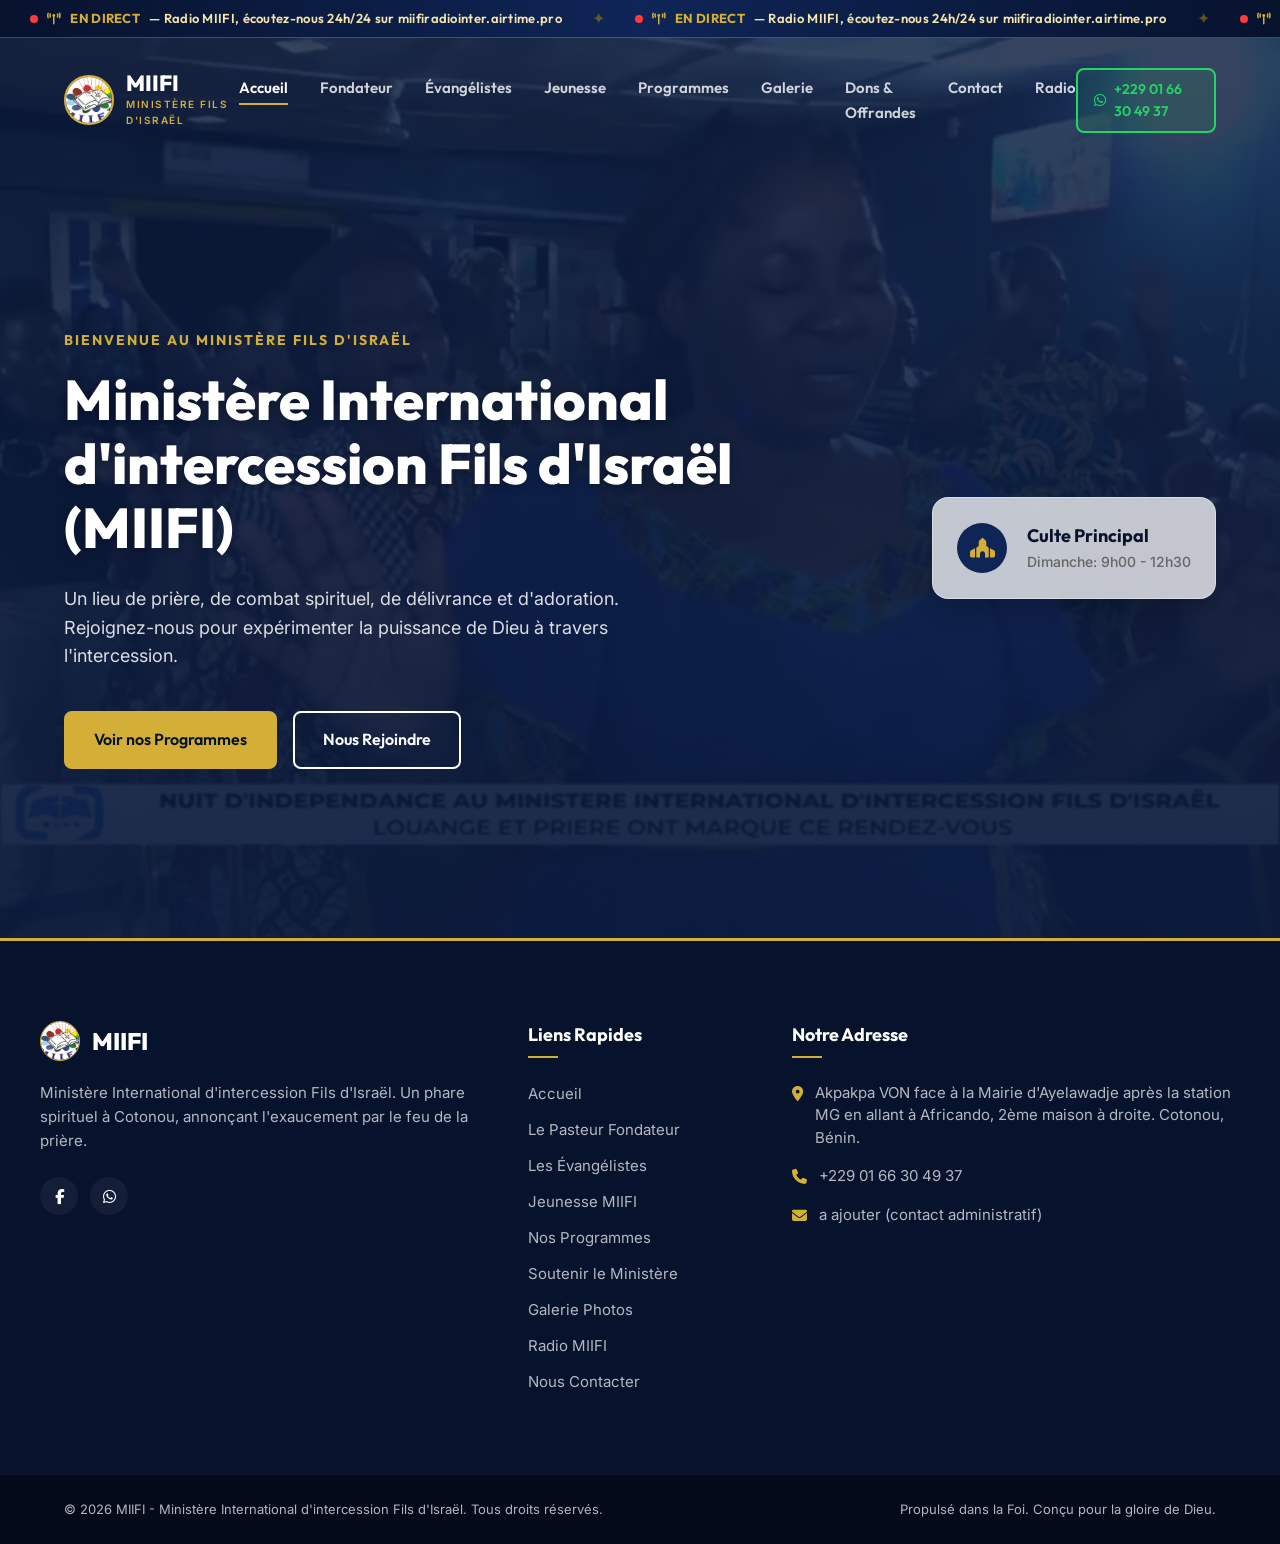
==== commit 0af9d026: "Video Nuit d'Independance compressee (fond drapeau + galerie)" ====
--- a/index.html
+++ b/index.html
@@ -98,7 +98,11 @@
     </div>
 
     <!-- Hero Section -->
-    <section class="hero-section" id="home" style="background-image: linear-gradient(rgba(11, 27, 61, 0.85), rgba(11, 27, 61, 0.95)), url('assets/church_hero.png');">
+    <section class="hero-section" id="home">
+        <video class="hero-bg-video" autoplay muted loop playsinline poster="bg-flag-poster.jpg">
+            <source src="bg-flag.mp4" type="video/mp4">
+        </video>
+        <div class="hero-overlay"></div>
         <div class="container hero-container">
             <div class="hero-content">
                 <span class="hero-tag animate-fade-in">Bienvenue au Ministère Fils d'Israël</span>
--- a/css/home.css
+++ b/css/home.css
@@ -10,9 +10,30 @@
     background-repeat: no-repeat;
     position: relative;
     padding-top: 120px;
+    overflow: hidden;
+    background-color: var(--primary-dark);
+}
+
+.hero-bg-video {
+    position: absolute;
+    inset: 0;
+    width: 100%;
+    height: 100%;
+    object-fit: cover;
+    object-position: center 30%;
+    z-index: 0;
+}
+
+.hero-overlay {
+    position: absolute;
+    inset: 0;
+    z-index: 1;
+    background: linear-gradient(rgba(11, 27, 61, 0.82), rgba(11, 27, 61, 0.94));
 }
 
 .hero-container {
+    position: relative;
+    z-index: 2;
     display: flex;
     flex-direction: column;
     justify-content: center;
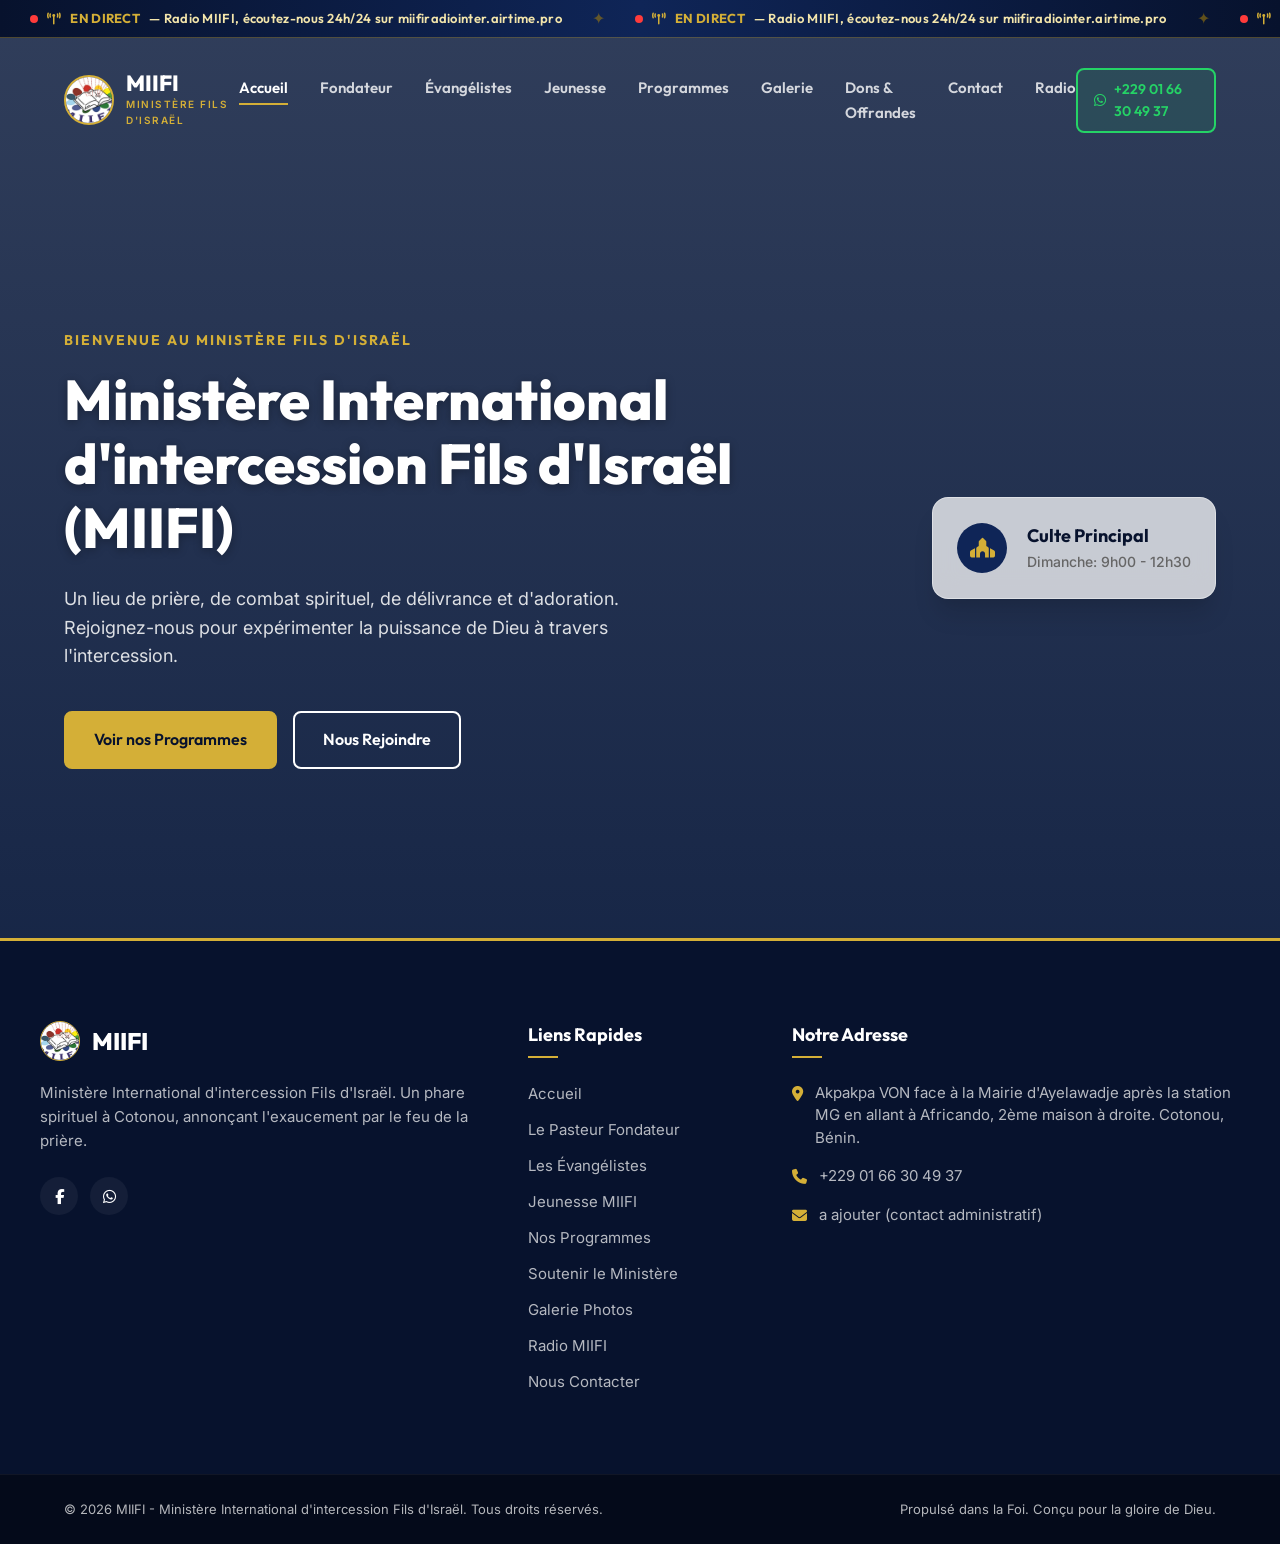
==== commit e25bd305: "Video drapeau en fond sur toutes les pages" ====
--- a/index.html
+++ b/index.html
@@ -98,11 +98,7 @@
     </div>
 
     <!-- Hero Section -->
-    <section class="hero-section" id="home">
-        <video class="hero-bg-video" autoplay muted loop playsinline poster="bg-flag-poster.jpg">
-            <source src="bg-flag.mp4" type="video/mp4">
-        </video>
-        <div class="hero-overlay"></div>
+    <section class="hero-section" id="home" style="background-image: linear-gradient(rgba(11, 27, 61, 0.85), rgba(11, 27, 61, 0.95)), url('assets/church_hero.png');">
         <div class="container hero-container">
             <div class="hero-content">
                 <span class="hero-tag animate-fade-in">Bienvenue au Ministère Fils d'Israël</span>
--- a/css/home.css
+++ b/css/home.css
@@ -10,30 +10,9 @@
     background-repeat: no-repeat;
     position: relative;
     padding-top: 120px;
-    overflow: hidden;
-    background-color: var(--primary-dark);
-}
-
-.hero-bg-video {
-    position: absolute;
-    inset: 0;
-    width: 100%;
-    height: 100%;
-    object-fit: cover;
-    object-position: center 30%;
-    z-index: 0;
-}
-
-.hero-overlay {
-    position: absolute;
-    inset: 0;
-    z-index: 1;
-    background: linear-gradient(rgba(11, 27, 61, 0.82), rgba(11, 27, 61, 0.94));
 }
 
 .hero-container {
-    position: relative;
-    z-index: 2;
     display: flex;
     flex-direction: column;
     justify-content: center;
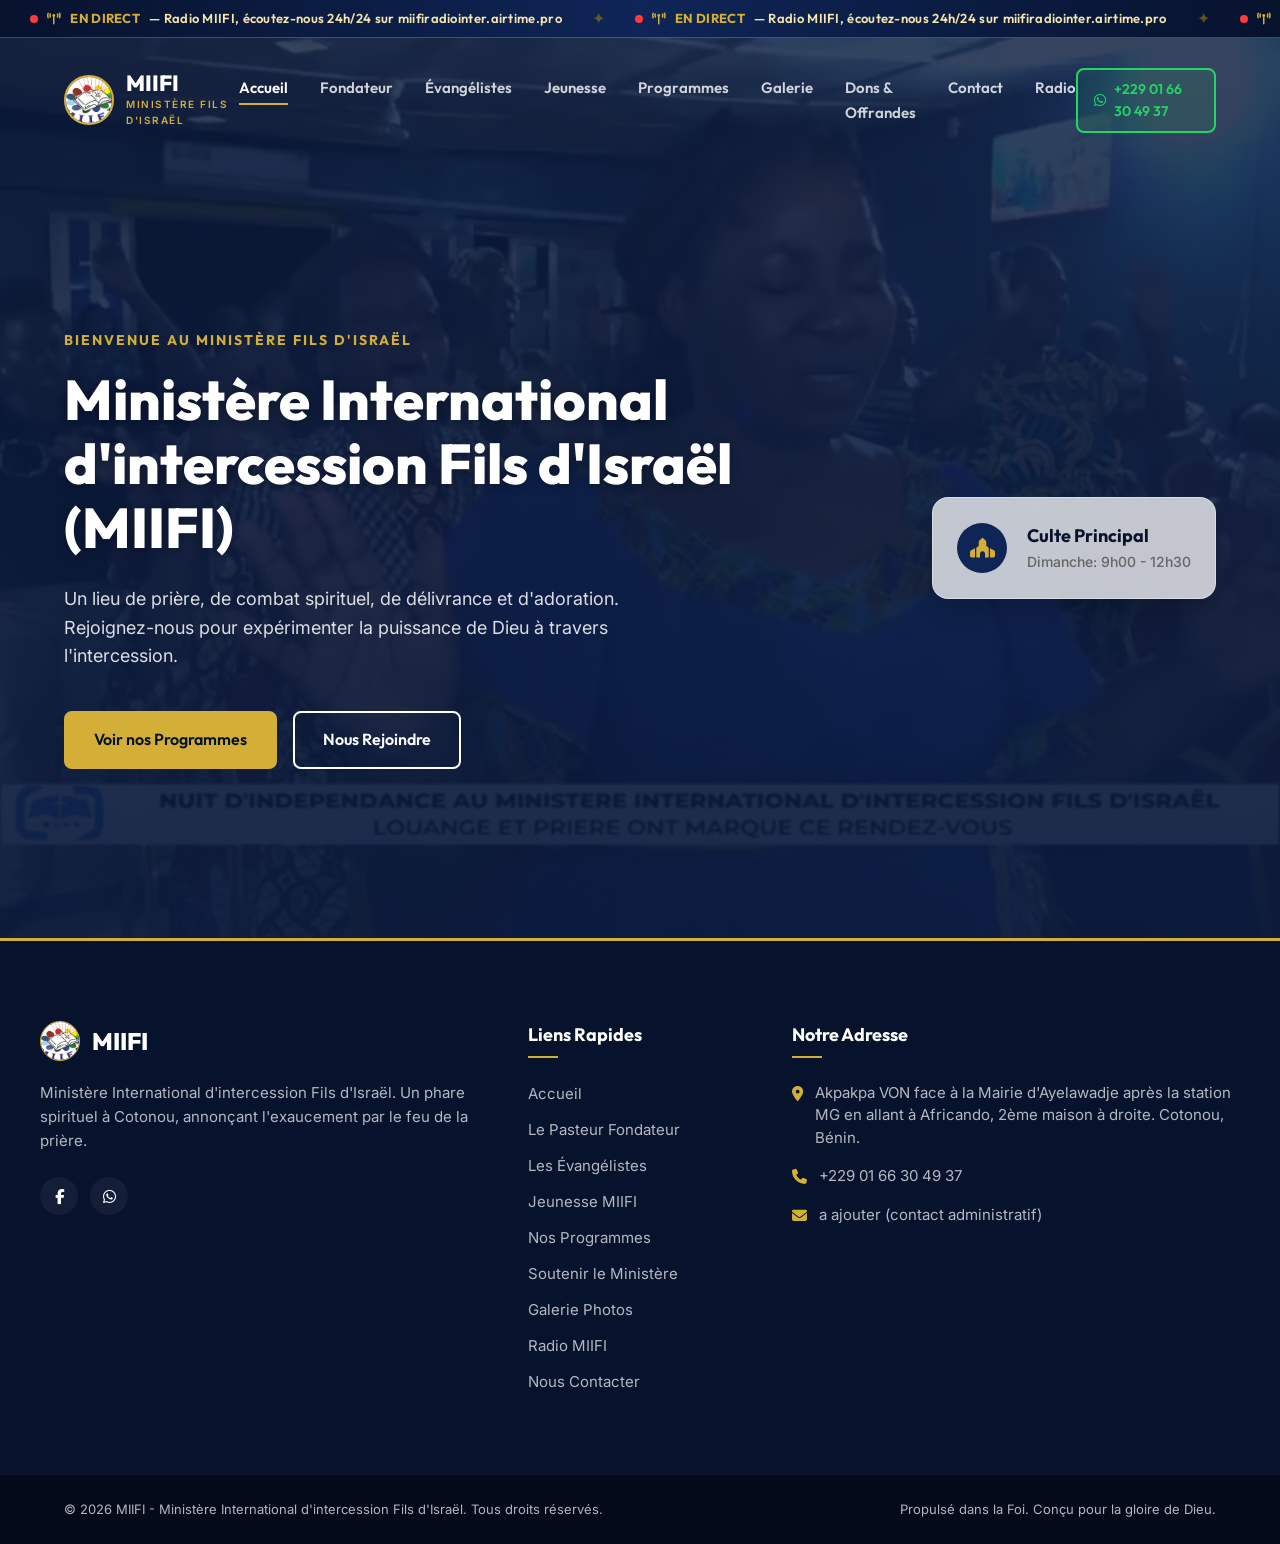
==== commit a6f900ff: "Video drapeau en fond sur toutes les pages" ====
--- a/index.html
+++ b/index.html
@@ -98,7 +98,11 @@
     </div>
 
     <!-- Hero Section -->
-    <section class="hero-section" id="home" style="background-image: linear-gradient(rgba(11, 27, 61, 0.85), rgba(11, 27, 61, 0.95)), url('assets/church_hero.png');">
+    <section class="hero-section" id="home">
+        <video class="hero-bg-video" autoplay muted loop playsinline poster="bg-flag-poster.jpg">
+            <source src="bg-flag.mp4" type="video/mp4">
+        </video>
+        <div class="hero-overlay"></div>
         <div class="container hero-container">
             <div class="hero-content">
                 <span class="hero-tag animate-fade-in">Bienvenue au Ministère Fils d'Israël</span>
--- a/common.css
+++ b/common.css
@@ -574,6 +574,92 @@
 }
 
 
+/* --- Page Hero (bandeau video sur les pages interieures) --- */
+.page-hero {
+    position: relative;
+    overflow: hidden;
+    padding: 150px 0 60px;
+    display: flex;
+    align-items: center;
+    justify-content: center;
+    text-align: center;
+    background-color: var(--primary-dark);
+}
+
+.page-hero-bg-video {
+    position: absolute;
+    inset: 0;
+    width: 100%;
+    height: 100%;
+    object-fit: cover;
+    object-position: center 30%;
+    z-index: 0;
+}
+
+.page-hero-overlay {
+    position: absolute;
+    inset: 0;
+    z-index: 1;
+    background: linear-gradient(rgba(11, 27, 61, 0.86), rgba(11, 27, 61, 0.94));
+}
+
+.page-hero-content {
+    position: relative;
+    z-index: 2;
+    max-width: 700px;
+    padding: 0 24px;
+}
+
+.page-hero-icon {
+    width: 58px;
+    height: 58px;
+    margin: 0 auto 18px;
+    border-radius: 50%;
+    background: rgba(212, 175, 55, 0.12);
+    border: 1.5px solid rgba(212, 175, 55, 0.4);
+    display: flex;
+    align-items: center;
+    justify-content: center;
+    color: var(--accent);
+    font-size: 22px;
+}
+
+.page-hero-tag {
+    display: inline-block;
+    color: var(--accent);
+    font-family: var(--font-heading);
+    text-transform: uppercase;
+    font-weight: 700;
+    font-size: 12.5px;
+    letter-spacing: 2px;
+    margin-bottom: 12px;
+}
+
+.page-hero-title {
+    font-family: var(--font-heading);
+    font-size: 32px;
+    font-weight: 800;
+    color: var(--bg-white);
+    margin-bottom: 12px;
+    line-height: 1.2;
+}
+
+.page-hero-desc {
+    color: rgba(255, 255, 255, 0.75);
+    font-size: 15px;
+    line-height: 1.6;
+}
+
+@media (min-width: 768px) {
+    .page-hero {
+        padding: 170px 0 70px;
+    }
+
+    .page-hero-title {
+        font-size: 40px;
+    }
+}
+
 /* --- Footer --- */
 .main-footer {
     background-color: var(--primary-dark);
--- a/css/home.css
+++ b/css/home.css
@@ -10,9 +10,30 @@
     background-repeat: no-repeat;
     position: relative;
     padding-top: 120px;
+    overflow: hidden;
+    background-color: var(--primary-dark);
+}
+
+.hero-bg-video {
+    position: absolute;
+    inset: 0;
+    width: 100%;
+    height: 100%;
+    object-fit: cover;
+    object-position: center 30%;
+    z-index: 0;
+}
+
+.hero-overlay {
+    position: absolute;
+    inset: 0;
+    z-index: 1;
+    background: linear-gradient(rgba(11, 27, 61, 0.82), rgba(11, 27, 61, 0.94));
 }
 
 .hero-container {
+    position: relative;
+    z-index: 2;
     display: flex;
     flex-direction: column;
     justify-content: center;
